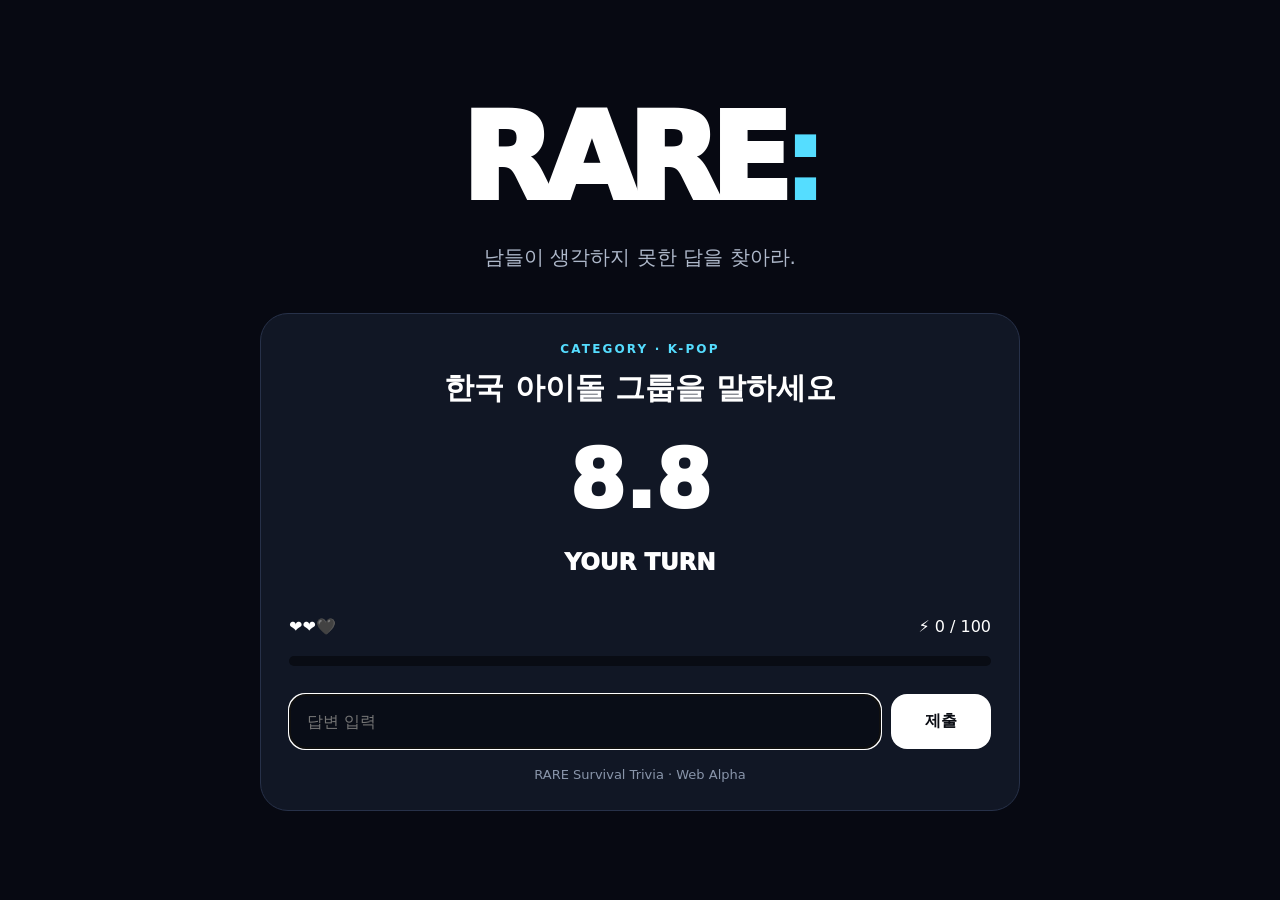
==== index.html @ 8f2c109d "Initialize RARE trivia web prototype" ====
<!doctype html><html lang="ko"><head><meta charset="utf-8"><meta name="viewport" content="width=device-width,initial-scale=1"><title>RARE Trivia</title><style>*{box-sizing:border-box}body{margin:0;background:#070912;color:#fff;font-family:system-ui,-apple-system,sans-serif;min-height:100vh;display:grid;place-items:center}.app{width:min(760px,94vw);text-align:center}.logo{font-size:clamp(64px,14vw,120px);font-weight:1000;letter-spacing:-.08em}.logo b{color:#55ddff}.tag{color:#aeb8ca;font-size:20px;margin:16px 0 42px}.card{background:#111725;border:1px solid #273149;border-radius:28px;padding:28px}.category{color:#55ddff;font-size:12px;font-weight:900;letter-spacing:.18em}.q{font-size:30px;font-weight:900;margin:12px 0 25px}.timer{font-size:80px;font-weight:1000}.status{display:flex;justify-content:space-between;margin:20px 0}.bar{height:10px;background:#090c14;border-radius:20px;overflow:hidden}.fill{height:100%;width:0;background:linear-gradient(90deg,#765cff,#55ddff)}form{display:grid;grid-template-columns:1fr 100px;gap:10px;margin-top:28px}input,button{border-radius:16px;padding:17px;font:inherit}input{background:#090d17;color:white;border:1px solid #34415c}button{border:0;background:#fff;color:#090b12;font-weight:900;cursor:pointer}.result{height:70px;display:grid;place-items:center;font-size:23px;font-weight:1000}.small{color:#8995aa;font-size:13px;margin-top:18px}</style></head><body><main class="app"><div class="logo">RARE<b>:</b></div><div class="tag">남들이 생각하지 못한 답을 찾아라.</div><section class="card"><div class="category">CATEGORY · K-POP</div><div class="q">한국 아이돌 그룹을 말하세요</div><div id="timer" class="timer">10.0</div><div id="result" class="result">YOUR TURN</div><div class="status"><span id="life">❤️❤️</span><span id="gt">⚡ 0 / 100</span></div><div class="bar"><div id="fill" class="fill"></div></div><form id="f"><input id="a" autofocus autocomplete="off" placeholder="답변 입력"><button>제출</button></form><div class="small">RARE Survival Trivia · Web Alpha</div></section></main><script>const data={"방탄소년단":["bts","방탄","방탄소년단","COMMON",5],"블랙핑크":["blackpink","블랙핑크","COMMON",5],"세븐틴":["seventeen","세븐틴","UNCOMMON",10],"샤이니":["shinee","샤이니","RARE",15],"틴탑":["teentop","틴탑","EPIC",20],"크나큰":["knk","크나큰","UNIQUE",25]};let life=2,g=0,end=performance.now()+10000,used=new Set();const $=x=>document.getElementById(x),norm=s=>s.toLowerCase().replace(/\s/g,'');function reset(){end=performance.now()+10000}function render(){$('life').textContent='❤️'.repeat(life)+'🖤'.repeat(Math.max(0,3-life));$('gt').textContent='⚡ '+g+' / 100';$('fill').style.width=g+'%'}setInterval(()=>{let n=Math.max(0,(end-performance.now())/1000);$('timer').textContent=n.toFixed(1);if(n<=0){life--;$('result').textContent='TIME OUT · LIFE -1';if(life<=0){life=2;g=0;used.clear();$('result').textContent='GAME OVER · 다시 시작'}render();reset()}},50);$('f').onsubmit=e=>{e.preventDefault();let v=norm($('a').value),hit=null,name='';for(const [k,x] of Object.entries(data)){if(x.slice(0,-2).some(z=>norm(z)===v)){hit=x;name=k;break}}if(!hit){$('result').textContent='NOT ACCEPTED · 시간은 계속';$('a').select();return}if(used.has(name)){$('result').textContent='ALREADY TAKEN';$('a').select();return}used.add(name);let rarity=hit[hit.length-2],pts=hit[hit.length-1];g+=pts;if(g>=100&&life<3){g-=100;life++}g=Math.min(100,g);$('result').textContent=name+' · '+rarity+' +'+pts+'⚡';$('a').value='';render();reset()};render()</script></body></html>
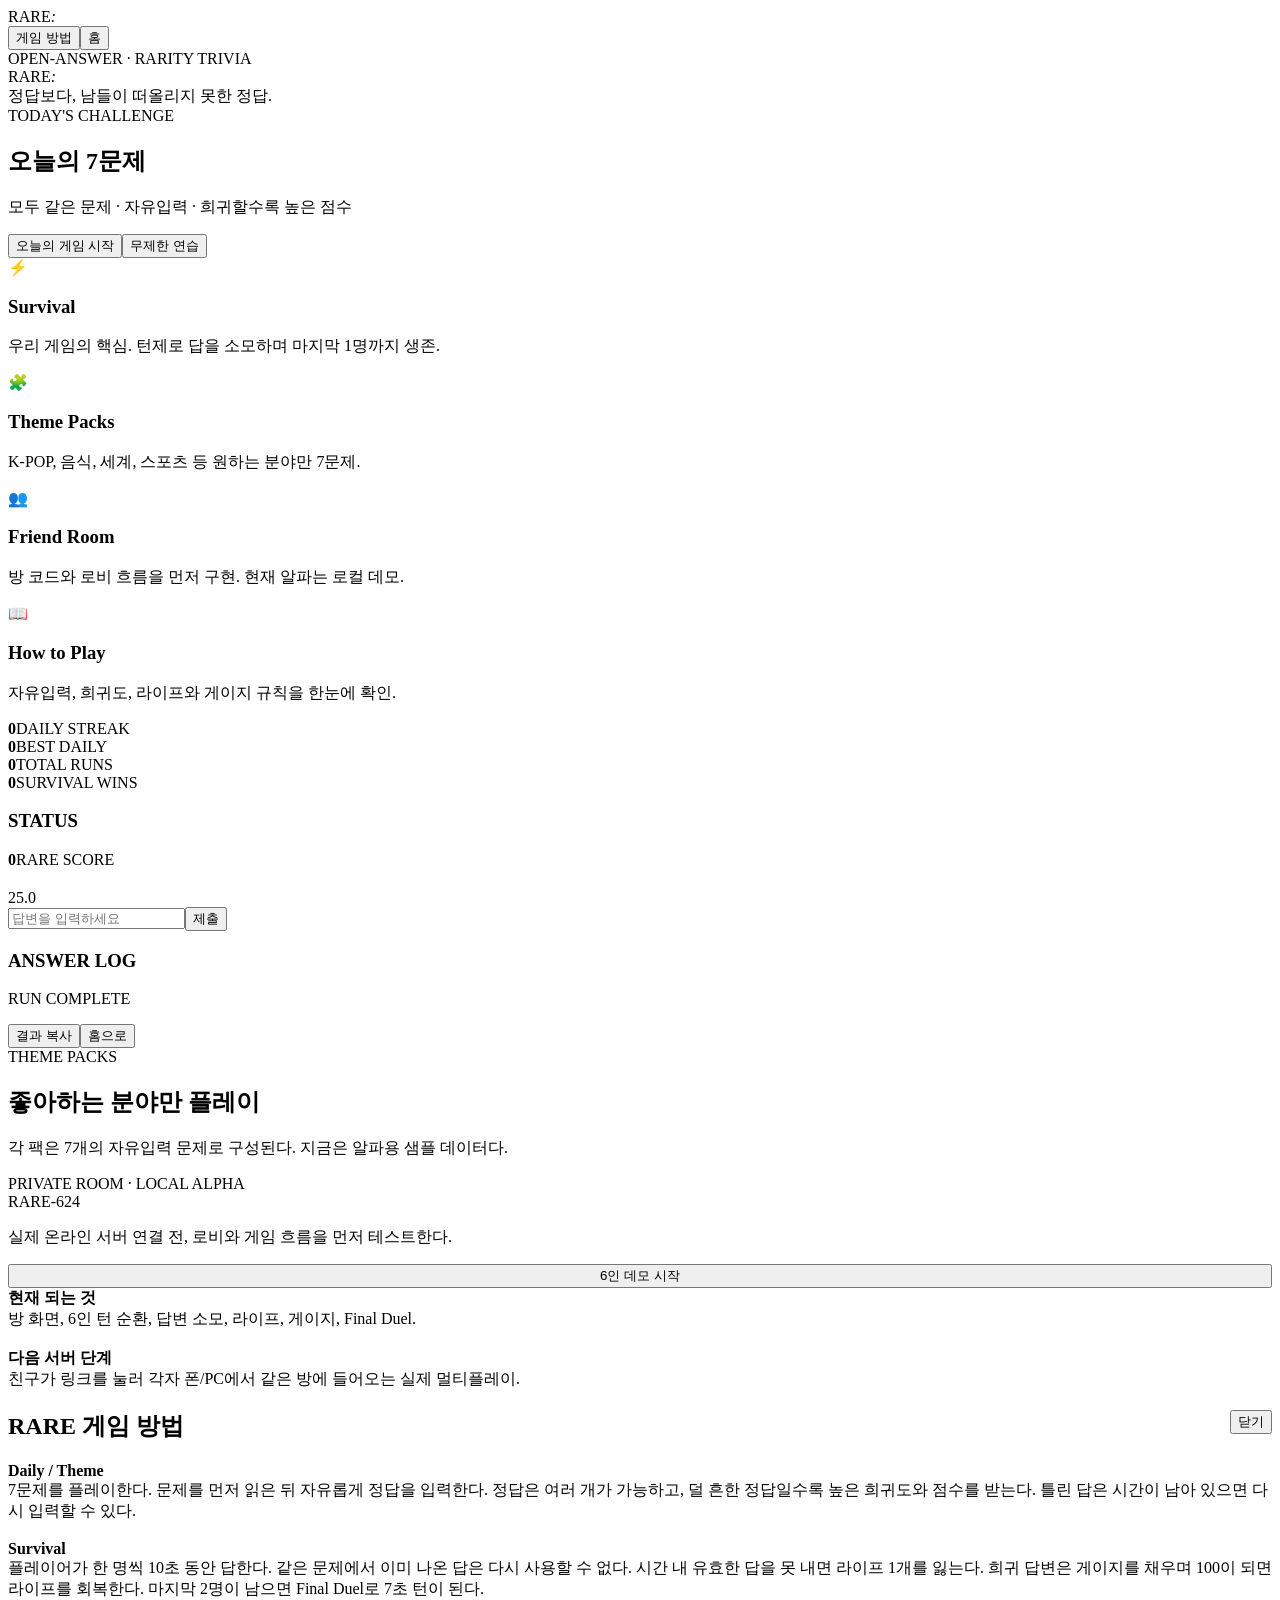
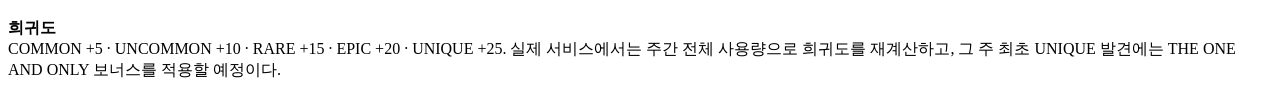
==== commit b92540b4: "Rebuild RARE web alpha with full game flows" ====
--- a/index.html
+++ b/index.html
@@ -1 +1,56 @@
-<!doctype html><html lang="ko"><head><meta charset="utf-8"><meta name="viewport" content="width=device-width,initial-scale=1"><title>RARE Trivia</title><style>*{box-sizing:border-box}body{margin:0;background:#070912;color:#fff;font-family:system-ui,-apple-system,sans-serif;min-height:100vh;display:grid;place-items:center}.app{width:min(760px,94vw);text-align:center}.logo{font-size:clamp(64px,14vw,120px);font-weight:1000;letter-spacing:-.08em}.logo b{color:#55ddff}.tag{color:#aeb8ca;font-size:20px;margin:16px 0 42px}.card{background:#111725;border:1px solid #273149;border-radius:28px;padding:28px}.category{color:#55ddff;font-size:12px;font-weight:900;letter-spacing:.18em}.q{font-size:30px;font-weight:900;margin:12px 0 25px}.timer{font-size:80px;font-weight:1000}.status{display:flex;justify-content:space-between;margin:20px 0}.bar{height:10px;background:#090c14;border-radius:20px;overflow:hidden}.fill{height:100%;width:0;background:linear-gradient(90deg,#765cff,#55ddff)}form{display:grid;grid-template-columns:1fr 100px;gap:10px;margin-top:28px}input,button{border-radius:16px;padding:17px;font:inherit}input{background:#090d17;color:white;border:1px solid #34415c}button{border:0;background:#fff;color:#090b12;font-weight:900;cursor:pointer}.result{height:70px;display:grid;place-items:center;font-size:23px;font-weight:1000}.small{color:#8995aa;font-size:13px;margin-top:18px}</style></head><body><main class="app"><div class="logo">RARE<b>:</b></div><div class="tag">남들이 생각하지 못한 답을 찾아라.</div><section class="card"><div class="category">CATEGORY · K-POP</div><div class="q">한국 아이돌 그룹을 말하세요</div><div id="timer" class="timer">10.0</div><div id="result" class="result">YOUR TURN</div><div class="status"><span id="life">❤️❤️</span><span id="gt">⚡ 0 / 100</span></div><div class="bar"><div id="fill" class="fill"></div></div><form id="f"><input id="a" autofocus autocomplete="off" placeholder="답변 입력"><button>제출</button></form><div class="small">RARE Survival Trivia · Web Alpha</div></section></main><script>const data={"방탄소년단":["bts","방탄","방탄소년단","COMMON",5],"블랙핑크":["blackpink","블랙핑크","COMMON",5],"세븐틴":["seventeen","세븐틴","UNCOMMON",10],"샤이니":["shinee","샤이니","RARE",15],"틴탑":["teentop","틴탑","EPIC",20],"크나큰":["knk","크나큰","UNIQUE",25]};let life=2,g=0,end=performance.now()+10000,used=new Set();const $=x=>document.getElementById(x),norm=s=>s.toLowerCase().replace(/\s/g,'');function reset(){end=performance.now()+10000}function render(){$('life').textContent='❤️'.repeat(life)+'🖤'.repeat(Math.max(0,3-life));$('gt').textContent='⚡ '+g+' / 100';$('fill').style.width=g+'%'}setInterval(()=>{let n=Math.max(0,(end-performance.now())/1000);$('timer').textContent=n.toFixed(1);if(n<=0){life--;$('result').textContent='TIME OUT · LIFE -1';if(life<=0){life=2;g=0;used.clear();$('result').textContent='GAME OVER · 다시 시작'}render();reset()}},50);$('f').onsubmit=e=>{e.preventDefault();let v=norm($('a').value),hit=null,name='';for(const [k,x] of Object.entries(data)){if(x.slice(0,-2).some(z=>norm(z)===v)){hit=x;name=k;break}}if(!hit){$('result').textContent='NOT ACCEPTED · 시간은 계속';$('a').select();return}if(used.has(name)){$('result').textContent='ALREADY TAKEN';$('a').select();return}used.add(name);let rarity=hit[hit.length-2],pts=hit[hit.length-1];g+=pts;if(g>=100&&life<3){g-=100;life++}g=Math.min(100,g);$('result').textContent=name+' · '+rarity+' +'+pts+'⚡';$('a').value='';render();reset()};render()</script></body></html>+<!doctype html>
+<html lang="ko">
+<head>
+<meta charset="utf-8">
+<meta name="viewport" content="width=device-width,initial-scale=1,viewport-fit=cover">
+<meta name="theme-color" content="#07101b">
+<title>RARE — Rare Answer Trivia</title>
+<link rel="stylesheet" href="style.css">
+</head>
+<body>
+<div class="app">
+<header class="topbar"><div class="brand" onclick="goHome()">RARE<i>:</i></div><div class="topactions"><button class="ghost" onclick="openRules()">게임 방법</button><button class="ghost" onclick="goHome()">홈</button></div></header>
+
+<section id="home" class="screen active">
+ <div class="hero"><div class="eyebrow">OPEN-ANSWER · RARITY TRIVIA</div><div class="wordmark">RARE<i>:</i></div><div class="tagline">정답보다, 남들이 떠올리지 못한 정답.</div></div>
+ <div class="dailyCard">
+  <div class="dailyTop"><div><div class="eyebrow">TODAY'S CHALLENGE</div><h2>오늘의 7문제</h2><p>모두 같은 문제 · 자유입력 · 희귀할수록 높은 점수</p></div><div id="dateBadge" class="badge"></div></div>
+  <div class="heroButtons"><button class="primary" onclick="startDaily()">오늘의 게임 시작</button><button class="secondary" onclick="startUnlimited()">무제한 연습</button></div>
+ </div>
+ <div class="modeGrid">
+  <div class="mode" onclick="startSurvival()"><div class="modeIcon">⚡</div><h3>Survival</h3><p>우리 게임의 핵심. 턴제로 답을 소모하며 마지막 1명까지 생존.</p></div>
+  <div class="mode" onclick="showScreen('themes')"><div class="modeIcon">🧩</div><h3>Theme Packs</h3><p>K-POP, 음식, 세계, 스포츠 등 원하는 분야만 7문제.</p></div>
+  <div class="mode" onclick="showRoom()"><div class="modeIcon">👥</div><h3>Friend Room</h3><p>방 코드와 로비 흐름을 먼저 구현. 현재 알파는 로컬 데모.</p></div>
+  <div class="mode" onclick="openRules()"><div class="modeIcon">📖</div><h3>How to Play</h3><p>자유입력, 희귀도, 라이프와 게이지 규칙을 한눈에 확인.</p></div>
+ </div>
+ <div class="statsbar"><div class="stat"><b id="streak">0</b><span>DAILY STREAK</span></div><div class="stat"><b id="best">0</b><span>BEST DAILY</span></div><div class="stat"><b id="runs">0</b><span>TOTAL RUNS</span></div><div class="stat"><b id="wins">0</b><span>SURVIVAL WINS</span></div></div>
+</section>
+
+<section id="game" class="screen">
+ <div class="gameShell">
+  <aside id="leftSide" class="side"><h3>STATUS</h3><div id="modeStatus"></div><div id="roster" style="margin-top:14px"></div></aside>
+  <main class="gameCard">
+   <div class="gameHead"><div><div id="roundLabel" class="roundLabel"></div><div id="modeName" style="font-size:12px;color:var(--muted);margin-top:4px"></div></div><div class="scoreBox"><b id="score">0</b><span id="scoreLabel">RARE SCORE</span></div></div>
+   <div class="prompt"><div id="cat" class="cat"></div><h1 id="question"></h1><div id="hint" class="hint"></div></div>
+   <div id="preview" class="preview"></div><div id="timer" class="timer">25.0</div>
+   <div id="answerStage" class="answerStage"><div><div id="answerName" class="answerName"></div><div id="rarity" class="rarity"></div></div></div>
+   <form id="answerForm" class="form"><input id="answerInput" autocomplete="off" placeholder="답변을 입력하세요"><button>제출</button></form>
+   <div id="progress" class="progress"></div>
+  </main>
+  <aside class="side"><h3>ANSWER LOG</h3><div id="history"></div></aside>
+ </div>
+</section>
+
+<section id="results" class="screen"><div class="resultsCard"><div class="resultHero"><div class="eyebrow">RUN COMPLETE</div><div id="resultBig" class="big"></div><p id="resultText"></p></div><div id="resultRows" class="resultRows"></div><div class="resultActions"><button class="primary" onclick="shareResult()">결과 복사</button><button class="secondary" onclick="goHome()">홈으로</button></div></div></section>
+
+<section id="themes" class="screen"><div class="themesCard"><div class="eyebrow">THEME PACKS</div><h1 class="sectionTitle">좋아하는 분야만 플레이</h1><p class="sectionSub">각 팩은 7개의 자유입력 문제로 구성된다. 지금은 알파용 샘플 데이터다.</p><div id="themeGrid" class="themeGrid"></div></div></section>
+
+<section id="room" class="screen"><div class="roomCard"><div class="roomLayout"><div><div class="eyebrow">PRIVATE ROOM · LOCAL ALPHA</div><div class="roomCode">RARE-624</div><p class="sectionSub">실제 온라인 서버 연결 전, 로비와 게임 흐름을 먼저 테스트한다.</p><div id="roomPlayers" class="roomPlayers"></div><button class="primary" style="width:100%" onclick="startRoomDemo()">6인 데모 시작</button></div><div><div class="notice"><b>현재 되는 것</b><br>방 화면, 6인 턴 순환, 답변 소모, 라이프, 게이지, Final Duel.<br><br><b>다음 서버 단계</b><br>친구가 링크를 눌러 각자 폰/PC에서 같은 방에 들어오는 실제 멀티플레이.</div></div></div></div></section>
+</div>
+
+<div id="rulesModal" class="modalWrap" onclick="if(event.target===this)closeRules()"><div class="modal"><button class="ghost" style="float:right" onclick="closeRules()">닫기</button><h2>RARE 게임 방법</h2><div class="rules"><b>Daily / Theme</b><br>7문제를 플레이한다. 문제를 먼저 읽은 뒤 자유롭게 정답을 입력한다. 정답은 여러 개가 가능하고, 덜 흔한 정답일수록 높은 희귀도와 점수를 받는다. 틀린 답은 시간이 남아 있으면 다시 입력할 수 있다.<br><br><b>Survival</b><br>플레이어가 한 명씩 10초 동안 답한다. 같은 문제에서 이미 나온 답은 다시 사용할 수 없다. 시간 내 유효한 답을 못 내면 라이프 1개를 잃는다. 희귀 답변은 게이지를 채우며 100이 되면 라이프를 회복한다. 마지막 2명이 남으면 Final Duel로 7초 턴이 된다.<br><br><b>희귀도</b><br>COMMON +5 · UNCOMMON +10 · RARE +15 · EPIC +20 · UNIQUE +25. 실제 서비스에서는 주간 전체 사용량으로 희귀도를 재계산하고, 그 주 최초 UNIQUE 발견에는 THE ONE AND ONLY 보너스를 적용할 예정이다.</div></div></div>
+<div id="toast" class="toast"></div>
+
+<script src="app.js"></script>
+</body>
+</html>
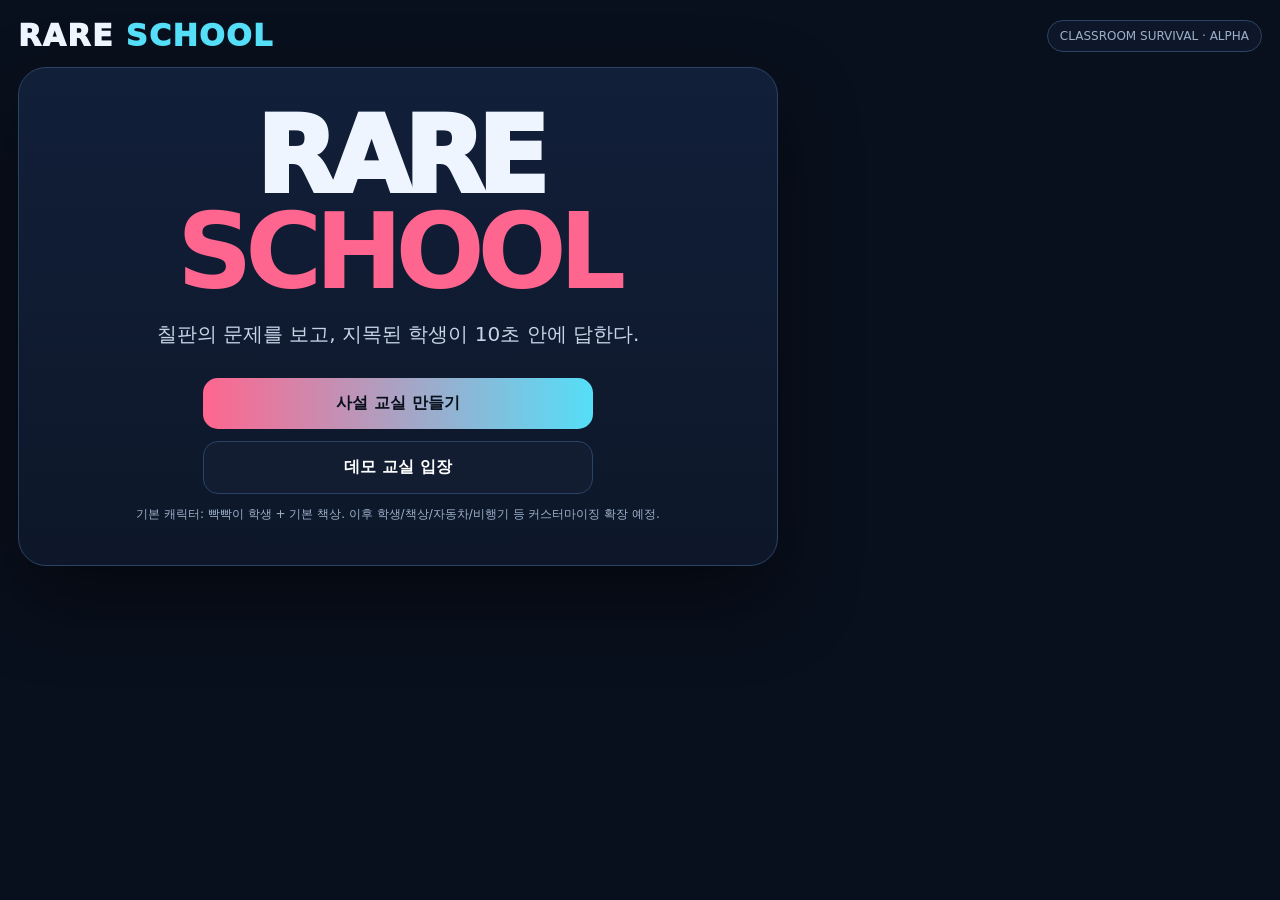
==== commit c3dd7f1b: "Replace prototype with school classroom survival UI" ====
--- a/index.html
+++ b/index.html
@@ -1,56 +1 @@
-<!doctype html>
-<html lang="ko">
-<head>
-<meta charset="utf-8">
-<meta name="viewport" content="width=device-width,initial-scale=1,viewport-fit=cover">
-<meta name="theme-color" content="#07101b">
-<title>RARE — Rare Answer Trivia</title>
-<link rel="stylesheet" href="style.css">
-</head>
-<body>
-<div class="app">
-<header class="topbar"><div class="brand" onclick="goHome()">RARE<i>:</i></div><div class="topactions"><button class="ghost" onclick="openRules()">게임 방법</button><button class="ghost" onclick="goHome()">홈</button></div></header>
-
-<section id="home" class="screen active">
- <div class="hero"><div class="eyebrow">OPEN-ANSWER · RARITY TRIVIA</div><div class="wordmark">RARE<i>:</i></div><div class="tagline">정답보다, 남들이 떠올리지 못한 정답.</div></div>
- <div class="dailyCard">
-  <div class="dailyTop"><div><div class="eyebrow">TODAY'S CHALLENGE</div><h2>오늘의 7문제</h2><p>모두 같은 문제 · 자유입력 · 희귀할수록 높은 점수</p></div><div id="dateBadge" class="badge"></div></div>
-  <div class="heroButtons"><button class="primary" onclick="startDaily()">오늘의 게임 시작</button><button class="secondary" onclick="startUnlimited()">무제한 연습</button></div>
- </div>
- <div class="modeGrid">
-  <div class="mode" onclick="startSurvival()"><div class="modeIcon">⚡</div><h3>Survival</h3><p>우리 게임의 핵심. 턴제로 답을 소모하며 마지막 1명까지 생존.</p></div>
-  <div class="mode" onclick="showScreen('themes')"><div class="modeIcon">🧩</div><h3>Theme Packs</h3><p>K-POP, 음식, 세계, 스포츠 등 원하는 분야만 7문제.</p></div>
-  <div class="mode" onclick="showRoom()"><div class="modeIcon">👥</div><h3>Friend Room</h3><p>방 코드와 로비 흐름을 먼저 구현. 현재 알파는 로컬 데모.</p></div>
-  <div class="mode" onclick="openRules()"><div class="modeIcon">📖</div><h3>How to Play</h3><p>자유입력, 희귀도, 라이프와 게이지 규칙을 한눈에 확인.</p></div>
- </div>
- <div class="statsbar"><div class="stat"><b id="streak">0</b><span>DAILY STREAK</span></div><div class="stat"><b id="best">0</b><span>BEST DAILY</span></div><div class="stat"><b id="runs">0</b><span>TOTAL RUNS</span></div><div class="stat"><b id="wins">0</b><span>SURVIVAL WINS</span></div></div>
-</section>
-
-<section id="game" class="screen">
- <div class="gameShell">
-  <aside id="leftSide" class="side"><h3>STATUS</h3><div id="modeStatus"></div><div id="roster" style="margin-top:14px"></div></aside>
-  <main class="gameCard">
-   <div class="gameHead"><div><div id="roundLabel" class="roundLabel"></div><div id="modeName" style="font-size:12px;color:var(--muted);margin-top:4px"></div></div><div class="scoreBox"><b id="score">0</b><span id="scoreLabel">RARE SCORE</span></div></div>
-   <div class="prompt"><div id="cat" class="cat"></div><h1 id="question"></h1><div id="hint" class="hint"></div></div>
-   <div id="preview" class="preview"></div><div id="timer" class="timer">25.0</div>
-   <div id="answerStage" class="answerStage"><div><div id="answerName" class="answerName"></div><div id="rarity" class="rarity"></div></div></div>
-   <form id="answerForm" class="form"><input id="answerInput" autocomplete="off" placeholder="답변을 입력하세요"><button>제출</button></form>
-   <div id="progress" class="progress"></div>
-  </main>
-  <aside class="side"><h3>ANSWER LOG</h3><div id="history"></div></aside>
- </div>
-</section>
-
-<section id="results" class="screen"><div class="resultsCard"><div class="resultHero"><div class="eyebrow">RUN COMPLETE</div><div id="resultBig" class="big"></div><p id="resultText"></p></div><div id="resultRows" class="resultRows"></div><div class="resultActions"><button class="primary" onclick="shareResult()">결과 복사</button><button class="secondary" onclick="goHome()">홈으로</button></div></div></section>
-
-<section id="themes" class="screen"><div class="themesCard"><div class="eyebrow">THEME PACKS</div><h1 class="sectionTitle">좋아하는 분야만 플레이</h1><p class="sectionSub">각 팩은 7개의 자유입력 문제로 구성된다. 지금은 알파용 샘플 데이터다.</p><div id="themeGrid" class="themeGrid"></div></div></section>
-
-<section id="room" class="screen"><div class="roomCard"><div class="roomLayout"><div><div class="eyebrow">PRIVATE ROOM · LOCAL ALPHA</div><div class="roomCode">RARE-624</div><p class="sectionSub">실제 온라인 서버 연결 전, 로비와 게임 흐름을 먼저 테스트한다.</p><div id="roomPlayers" class="roomPlayers"></div><button class="primary" style="width:100%" onclick="startRoomDemo()">6인 데모 시작</button></div><div><div class="notice"><b>현재 되는 것</b><br>방 화면, 6인 턴 순환, 답변 소모, 라이프, 게이지, Final Duel.<br><br><b>다음 서버 단계</b><br>친구가 링크를 눌러 각자 폰/PC에서 같은 방에 들어오는 실제 멀티플레이.</div></div></div></div></section>
-</div>
-
-<div id="rulesModal" class="modalWrap" onclick="if(event.target===this)closeRules()"><div class="modal"><button class="ghost" style="float:right" onclick="closeRules()">닫기</button><h2>RARE 게임 방법</h2><div class="rules"><b>Daily / Theme</b><br>7문제를 플레이한다. 문제를 먼저 읽은 뒤 자유롭게 정답을 입력한다. 정답은 여러 개가 가능하고, 덜 흔한 정답일수록 높은 희귀도와 점수를 받는다. 틀린 답은 시간이 남아 있으면 다시 입력할 수 있다.<br><br><b>Survival</b><br>플레이어가 한 명씩 10초 동안 답한다. 같은 문제에서 이미 나온 답은 다시 사용할 수 없다. 시간 내 유효한 답을 못 내면 라이프 1개를 잃는다. 희귀 답변은 게이지를 채우며 100이 되면 라이프를 회복한다. 마지막 2명이 남으면 Final Duel로 7초 턴이 된다.<br><br><b>희귀도</b><br>COMMON +5 · UNCOMMON +10 · RARE +15 · EPIC +20 · UNIQUE +25. 실제 서비스에서는 주간 전체 사용량으로 희귀도를 재계산하고, 그 주 최초 UNIQUE 발견에는 THE ONE AND ONLY 보너스를 적용할 예정이다.</div></div></div>
-<div id="toast" class="toast"></div>
-
-<script src="app.js"></script>
-</body>
-</html>
+<!doctype html><html lang="ko"><head><meta charset="utf-8"><meta name="viewport" content="width=device-width,initial-scale=1"><meta name="theme-color" content="#10182b"><title>RARE SCHOOL</title><style>:root{--ink:#eef5ff;--muted:#9db0ca;--navy:#0b1222;--panel:#111d33;--line:#2b4365;--cyan:#55def8;--pink:#ff668f;--green:#153b2b;--wood:#7b5735}*{box-sizing:border-box}body{margin:0;background:#09101d;color:var(--ink);font-family:system-ui,-apple-system,'Segoe UI',sans-serif}.app{max-width:1280px;margin:auto;min-height:100vh;padding:18px}.top{display:flex;justify-content:space-between;align-items:center;margin-bottom:14px}.brand{font-weight:1000;font-size:30px;letter-spacing:.05em}.brand i{font-style:normal;color:var(--cyan)}.chip{font-size:12px;color:var(--muted);border:1px solid var(--line);padding:8px 12px;border-radius:999px;background:#0d1729}.screen{display:none}.screen.on{display:block}.hero{min-height:82vh;display:grid;place-items:center}.heroCard{width:min(760px,100%);text-align:center;background:linear-gradient(#121f39,#0d1729);border:1px solid var(--line);border-radius:28px;padding:42px;box-shadow:0 35px 80px #0007}.title{font-size:clamp(58px,10vw,105px);font-weight:1000;letter-spacing:-.07em;line-height:.9}.title b{color:var(--pink)}.sub{color:#c8d5e8;font-size:20px;margin:22px 0 30px}.buttons{display:grid;gap:12px;max-width:390px;margin:auto}button{border:0;border-radius:15px;padding:15px 18px;font:inherit;font-weight:900;cursor:pointer}.primary{background:linear-gradient(90deg,var(--pink),var(--cyan));color:#07101b}.secondary{background:#121d31;border:1px solid var(--line);color:white}.room{display:grid;grid-template-columns:1.3fr .7fr;gap:18px}.panel{background:linear-gradient(#121e34,#0d1729);border:1px solid var(--line);border-radius:24px;padding:20px}.roomHead{display:flex;justify-content:space-between;gap:16px;align-items:center}.roomCode{font-size:30px;font-weight:1000;letter-spacing:.08em}.classPreview,.classroom{background:linear-gradient(#55799b 0 14%,#b7cee4 14% 56%,#b99168 56%);border:1px solid #58799d;border-radius:22px;position:relative;overflow:hidden}.classPreview{min-height:390px;margin-top:16px;padding:16px}.board{width:min(760px,calc(100% - 150px));margin:0 auto;background:var(--green);border:10px solid #8b653e;border-radius:9px;padding:15px 20px;box-shadow:inset 0 0 0 2px #315744;position:relative;z-index:3}.board small{display:block;color:#a9e3ba;letter-spacing:.2em;font-weight:900}.board h1{margin:8px 0 4px;font-size:30px}.board p{margin:0;color:#cfe9d7}.seats{display:grid;grid-template-columns:repeat(3,1fr);gap:20px;margin:30px 18px}.seat{height:145px;display:grid;justify-items:center;align-content:end;position:relative}.desk{width:145px;height:68px;background:linear-gradient(#936b42,#644424);border:3px solid #452d18;border-radius:9px;box-shadow:0 12px 20px #0003;position:relative}.desk:before,.desk:after{content:'';position:absolute;bottom:-20px;width:7px;height:22px;background:#4b311a}.desk:before{left:18px}.desk:after{right:18px}.student{position:absolute;top:-52px;width:78px;height:78px;background:#182339;border:2px solid #3c5575;border-radius:20px;display:grid;place-items:center;transition:.2s}.head{width:42px;height:42px;border-radius:50%;background:#f0c79f;position:relative;box-shadow:inset 0 8px #f7d8b9}.head:before{content:'••';color:#222;position:absolute;left:10px;top:10px;letter-spacing:8px;font-size:11px}.head:after{content:'';position:absolute;width:12px;height:5px;border:2px solid #333;border-top:0;border-radius:0 0 8px 8px;left:13px;top:27px}.name{font-weight:900;margin-top:8px}.life{font-size:16px}.activeSeat .desk{box-shadow:0 0 0 3px var(--cyan),0 0 28px #55def866}.activeSeat .student{border-color:var(--cyan);transform:translateY(-3px)}.dead{opacity:.35;filter:grayscale(1)}.settings{display:grid;gap:12px;margin-top:16px}.setting{padding:14px;background:#0b1425;border:1px solid var(--line);border-radius:16px}.setting b{display:block}.setting span{color:var(--muted);font-size:13px}.gameLayout{display:grid;grid-template-columns:1fr 300px;gap:18px}.classroom{min-height:800px;padding:18px}.teacherZone{position:absolute;left:18px;top:150px;z-index:5;text-align:center}.teacher{width:110px;height:160px;position:relative}.tHead{position:absolute;left:28px;top:0;width:58px;height:58px;border-radius:50%;background:#efc79f;border:2px solid #805e3c;transition:.25s}.hair{position:absolute;left:23px;top:-4px;width:68px;height:28px;border-radius:30px 30px 12px 12px;background:#3a2923}.eyes{position:absolute;left:13px;top:20px;font-size:16px;color:#111;letter-spacing:12px}.mouth{position:absolute;left:20px;top:40px;width:17px;height:6px;border:2px solid #333;border-top:0;border-radius:0 0 10px 10px}.body{position:absolute;left:20px;top:59px;width:76px;height:90px;background:#3f4c68;border-radius:16px}.arm{position:absolute;left:70px;top:78px;width:74px;height:12px;background:#efc79f;border-radius:999px;transform-origin:left center;transform:rotate(-14deg)}.teacher.warn .tHead{background:#f4b59d}.teacher.warn .arm{transform:rotate(-4deg)}.teacher.angry .tHead{background:#ff8f8f}.teacher.angry .arm{transform:rotate(12deg)}.teacher.angry .mouth{width:22px;height:9px;left:17px;border:3px solid #852f34;border-bottom:0;border-radius:12px 12px 0 0}.teacherLabel{margin-top:4px;padding:7px 9px;border-radius:12px;background:#0d1729;border:1px solid var(--line);font-size:11px;font-weight:900}.timer{width:max-content;margin:14px auto 0;padding:8px 16px;border-radius:999px;background:#0d1729;border:1px solid var(--line);font-size:36px;font-weight:1000;position:relative;z-index:3}.turn{font-size:13px;color:#c8d5e8;margin-right:10px}.feedback{width:min(760px,calc(100% - 150px));min-height:78px;margin:14px auto 0;border:1px solid var(--line);border-radius:18px;background:#0c1628;display:grid;place-items:center;text-align:center;padding:12px;position:relative;z-index:3}.feedback b{font-size:24px}.feedback span{display:block;color:var(--muted);margin-top:5px}.gameSeats{margin:24px 36px 88px 120px}.inputbar{position:absolute;left:135px;right:22px;bottom:20px;display:grid;grid-template-columns:1fr 110px;gap:10px;z-index:4}.inputbar input{border:1px solid var(--line);background:#0c1628;color:white;padding:17px;border-radius:15px;font:inherit}.side{display:grid;gap:14px}.box{background:#101b30;border:1px solid var(--line);border-radius:20px;padding:16px}.box h3{margin:0 0 10px}.row{display:flex;justify-content:space-between;padding:8px 0;border-bottom:1px solid #ffffff12}.row:last-child{border-bottom:0}.log{display:grid;gap:8px;max-height:410px;overflow:auto}.logItem{padding:10px;background:#0a1425;border:1px solid #253b5b;border-radius:13px}.rar{font-size:11px;font-weight:1000;letter-spacing:.1em}.COMMON{color:#eaf0fa}.UNCOMMON{color:#78efa7}.RARE{color:#6bb6ff}.EPIC{color:#d78fff}.UNIQUE,.ONE{color:#ffd166}.overlay{position:fixed;inset:0;background:#040814d9;display:none;place-items:center;padding:20px;z-index:20}.overlay.show{display:grid}.modal{width:min(500px,100%);text-align:center;background:#111d33;border:1px solid var(--line);border-radius:26px;padding:30px}.modal h1{font-size:42px}.note{color:var(--muted);font-size:12px;margin-top:12px}@media(max-width:900px){.room,.gameLayout{grid-template-columns:1fr}.classroom{min-height:980px}.side{grid-template-columns:1fr 1fr}.board{width:calc(100% - 115px);margin-left:115px}.feedback{width:calc(100% - 115px);margin-left:115px}.gameSeats{margin-left:100px}.inputbar{left:100px}}@media(max-width:620px){.app{padding:10px}.title{font-size:60px}.seats{grid-template-columns:repeat(2,1fr)}.gameSeats{margin:22px 0 95px 78px;gap:12px}.desk{width:105px}.student{width:66px}.board{width:calc(100% - 80px);margin-left:80px;padding:10px}.board h1{font-size:20px}.feedback{width:calc(100% - 80px);margin-left:80px}.teacherZone{left:2px}.teacher{transform:scale(.7);transform-origin:top left}.teacherLabel{width:80px}.inputbar{left:12px;right:12px}.side{grid-template-columns:1fr}.classroom{min-height:1030px}}</style></head><body><div class="app"><div class="top"><div class="brand">RARE <i>SCHOOL</i></div><div class="chip">CLASSROOM SURVIVAL · ALPHA</div></div><section id="home" class="screen on hero"><div class="heroCard"><div class="title">RARE <b>SCHOOL</b></div><div class="sub">칠판의 문제를 보고, 지목된 학생이 10초 안에 답한다.</div><div class="buttons"><button class="primary" onclick="openRoom()">사설 교실 만들기</button><button class="secondary" onclick="openRoom()">데모 교실 입장</button></div><div class="note">기본 캐릭터: 빡빡이 학생 + 기본 책상. 이후 학생/책상/자동차/비행기 등 커스터마이징 확장 예정.</div></div></section><section id="room" class="screen"><div class="room"><div class="panel"><div class="roomHead"><div><div class="note">PRIVATE CLASSROOM</div><div class="roomCode">ROOM 3-2A</div></div><button class="secondary" onclick="copyInvite()">초대 링크 복사</button></div><div class="classPreview"><div class="board" style="width:90%"><small>담임 공지</small><h1 style="font-size:22px">학생 6명이 준비되면 수업을 시작합니다</h1></div><div id="previewSeats" class="seats"></div></div></div><div class="panel"><h2>교실 설정</h2><div class="settings"><div class="setting"><b>플레이어</b><span>6명 데모 · 실제 온라인 연결 예정</span></div><div class="setting"><b>라이프</b><span>❤️❤️ 시작 · 최대 ❤️❤️❤️</span></div><div class="setting"><b>턴 제한</b><span>10초 · 마지막 2명은 7초</span></div><div class="setting"><b>질문 전환</b><span>약 1분 또는 연속 실패 누적 시 다음 칠판 문제</span></div><button class="primary" onclick="startGame()">수업 시작</button></div></div></div></section><section id="game" class="screen"><div class="gameLayout"><main class="classroom"><div class="teacherZone"><div id="teacher" class="teacher"><div class="hair"></div><div class="tHead"><div class="eyes">••</div><div class="mouth"></div></div><div class="body"></div><div class="arm"></div></div><div id="teacherLabel" class="teacherLabel">선생님: 시작해보자</div></div><div class="board"><small id="cat">CATEGORY 1</small><h1 id="question">한국 아이돌 그룹을 말하세요</h1><p>칠판 문제는 여러 턴 동안 유지된다. 이미 나온 답은 다시 쓸 수 없다.</p></div><div class="timer"><span id="turnText" class="turn"></span><span id="time">10.0</span></div><div class="feedback"><div><b id="fb">준비 완료</b><span id="fb2">선생님이 지목한 학생의 차례입니다.</span></div></div><div id="gameSeats" class="seats gameSeats"></div><form id="form" class="inputbar"><input id="answer" autocomplete="off" placeholder="답변을 입력하세요"><button class="primary">제출</button></form></main><aside class="side"><div class="box"><h3>내 상태</h3><div class="row"><span>라이프</span><b id="myLife">❤️❤️</b></div><div class="row"><span>게이지</span><b id="myGauge">0 / 100 ⚡</b></div><div class="row"><span>UNIQUE</span><b id="uniq">0</b></div><div class="row"><span>ONE & ONLY</span><b id="one">0</b></div></div><div class="box"><h3>수업 로그</h3><div id="log" class="log"></div></div></aside></div></section></div><div id="win" class="overlay"><div class="modal"><h1 id="winName">WINNER</h1><p>마지막까지 살아남은 학생</p><button class="primary" onclick="restart()">교실로 돌아가기</button></div></div><script>const Q=[{c:'CATEGORY 1',q:'한국 아이돌 그룹을 말하세요',a:[['방탄소년단',['방탄','방탄소년단','bts'],'COMMON'],['블랙핑크',['블랙핑크','blackpink'],'COMMON'],['뉴진스',['뉴진스','newjeans'],'COMMON'],['에스파',['에스파','aespa'],'UNCOMMON'],['세븐틴',['세븐틴','seventeen'],'UNCOMMON'],['트와이스',['트와이스','twice'],'RARE'],['샤이니',['샤이니','shinee'],'RARE'],['비투비',['비투비','btob'],'EPIC'],['틴탑',['틴탑','teentop'],'EPIC'],['크나큰',['크나큰','knk'],'UNIQUE']]},{c:'CATEGORY 2',q:'한국 라면 제품을 말하세요',a:[['신라면',['신라면'],'COMMON'],['짜파게티',['짜파게티'],'COMMON'],['진라면',['진라면'],'COMMON'],['너구리',['너구리'],'UNCOMMON'],['팔도비빔면',['팔도비빔면','비빔면'],'UNCOMMON'],['꼬꼬면',['꼬꼬면'],'RARE'],['참깨라면',['참깨라면'],'RARE'],['감자면',['감자면'],'EPIC'],['오징어짬뽕',['오징어짬뽕'],'EPIC'],['무파마',['무파마','무파마탕면'],'UNIQUE']]},{c:'CATEGORY 3',q:'나라 이름을 말하세요',a:[['대한민국',['대한민국','한국','korea'],'COMMON'],['미국',['미국','usa','america'],'COMMON'],['일본',['일본','japan'],'COMMON'],['중국',['중국','china'],'UNCOMMON'],['필리핀',['필리핀','philippines'],'UNCOMMON'],['베트남',['베트남','vietnam'],'RARE'],['몽골',['몽골','mongolia'],'RARE'],['부탄',['부탄','bhutan'],'EPIC'],['몰도바',['몰도바','moldova'],'EPIC'],['투발루',['투발루','tuvalu'],'UNIQUE']]}],P={COMMON:5,UNCOMMON:10,RARE:15,EPIC:20,UNIQUE:25};let ps=[],turn=0,qi=0,used=new Set(),claimed=new Set(),deadline=0,ticker,locked=false,fails=0,started=0,u=0,o=0;const $=x=>document.getElementById(x),norm=s=>(s||'').toLowerCase().replace(/[\s\-_.·'\"]/g,'');function show(id){document.querySelectorAll('.screen').forEach(x=>x.classList.toggle('on',x.id===id))}function seed(){ps=['DONGHYUK','MIN','JUN','SOO','JAY','HAN'].map((n,i)=>({n,l:2,g:0,d:false,b:i!==0}))}function heart(n,max=3){return'❤️'.repeat(Math.max(0,n))+'🖤'.repeat(Math.max(0,max-n))}function alive(){return ps.filter(x=>!x.d)}function next(i){do{i=(i+1)%ps.length}while(ps[i].d&&alive().length>1);return i}function seat(p,i,mini=false){return`<div class="seat ${i===turn&&!p.d?'activeSeat':''} ${p.d?'dead':''}"><div class="student"><div class="head"></div></div><div class="desk"></div><div class="name">${p.n}</div><div class="life">${heart(p.l,2)}</div></div>`}function render(){ $('gameSeats').innerHTML=ps.map((p,i)=>seat(p,i)).join('');let me=ps[0];$('myLife').textContent=heart(me.l);$('myGauge').textContent=`${me.g} / 100 ⚡`;$('uniq').textContent=u;$('one').textContent=o;$('cat').textContent=Q[qi].c;$('question').textContent=Q[qi].q;$('turnText').textContent=ps[turn].n+' 차례';$('answer').disabled=ps[turn].b||me.d}function openRoom(){seed();$('previewSeats').innerHTML=ps.map((p,i)=>seat(p,i,true)).join('');show('room')}function copyInvite(){navigator.clipboard?.writeText(location.href);alert('링크를 복사했습니다.')}function mood(m){$('teacher').className='teacher '+m;$('teacherLabel').textContent=m==='angry'?'선생님: 시간 초과!':m==='warn'?'선생님: 빨리 대답해!':'선생님: 아직 여유 있다'}function fb(a,b){$('fb').textContent=a;$('fb2').textContent=b}function log(name,ans,r){$('log').insertAdjacentHTML('afterbegin',`<div class="logItem"><b>${name}</b><div>${ans}</div><span class="rar ${r}">${r==='ONE'?'THE ONE AND ONLY':r}</span></div>`)}function startGame(){seed();turn=0;qi=0;used.clear();claimed.clear();fails=0;started=Date.now();u=0;o=0;$('log').innerHTML='';show('game');fb('수업 시작','선생님이 첫 학생을 지목한다.');startTurn()}function startTurn(){if(alive().length<=1)return finish();if(Date.now()-started>60000||fails>=3){qi=(qi+1)%Q.length;used.clear();fails=0;started=Date.now();fb('칠판 교체','새 문제가 나왔다.')}locked=false;deadline=performance.now()+(alive().length===2?7000:10000);$('answer').value='';clearInterval(ticker);ticker=setInterval(tick,50);render();mood('calm');if(ps[turn].b)setTimeout(bot,1200+Math.random()*2200);else $('answer').focus()}function tick(){let left=Math.max(0,(deadline-performance.now())/1000);$('time').textContent=left.toFixed(1);if(left>6)mood('calm');else if(left>2.5)mood('warn');else mood('angry');if(left<=0)timeout()}function timeout(){if(locked)return;locked=true;clearInterval(ticker);let p=ps[turn];p.l--;fails++;if(p.l<=0)p.d=true;mood('angry');fb(p.n+' 시간 초과','선생님이 화냈다 · 라이프 -1');log(p.n,'TIME OUT','COMMON');render();setTimeout(()=>{turn=next(turn);startTurn()},1100)}function find(v){return Q[qi].a.find(x=>x[1].some(y=>norm(y)===norm(v)))}function gain(p,n){p.g+=n;if(p.l<3&&p.g>=100){p.g-=100;p.l++}if(p.l===3)p.g=Math.min(100,p.g)}function accept(a){let p=ps[turn],[name,aliases,r]=a;used.add(name);let pts=P[r],label=r;if(r==='UNIQUE'&&!claimed.has(name)){claimed.add(name);pts=50;label='ONE';if(turn===0)o++}if(r==='UNIQUE'&&turn===0)u++;gain(p,pts);fails=0;fb(name,(label==='ONE'?'THE ONE AND ONLY':r)+' · +'+pts+' ⚡');log(p.n,name,label);render()}function submit(v){if(locked||ps[turn].b)return;let a=find(v);if(!a){fb('오답','시간은 계속 흐른다.');$('answer').select();return}if(used.has(a[0])){fb('이미 나온 답','다른 답을 입력해야 한다.');$('answer').select();return}locked=true;clearInterval(ticker);accept(a);setTimeout(()=>{turn=next(turn);startTurn()},900)}function bot(){if(locked||!ps[turn].b)return;if(Math.random()<.18)return;let pool=Q[qi].a.filter(a=>!used.has(a[0]));if(!pool.length)return;locked=true;clearInterval(ticker);accept(pool[Math.floor(Math.random()*pool.length)]);setTimeout(()=>{turn=next(turn);startTurn()},900)}function finish(){clearInterval(ticker);$('winName').textContent=(alive()[0]||ps[0]).n+' 우승';$('win').classList.add('show')}function restart(){$('win').classList.remove('show');openRoom()}$('form').addEventListener('submit',e=>{e.preventDefault();submit($('answer').value.trim())});</script></body></html>
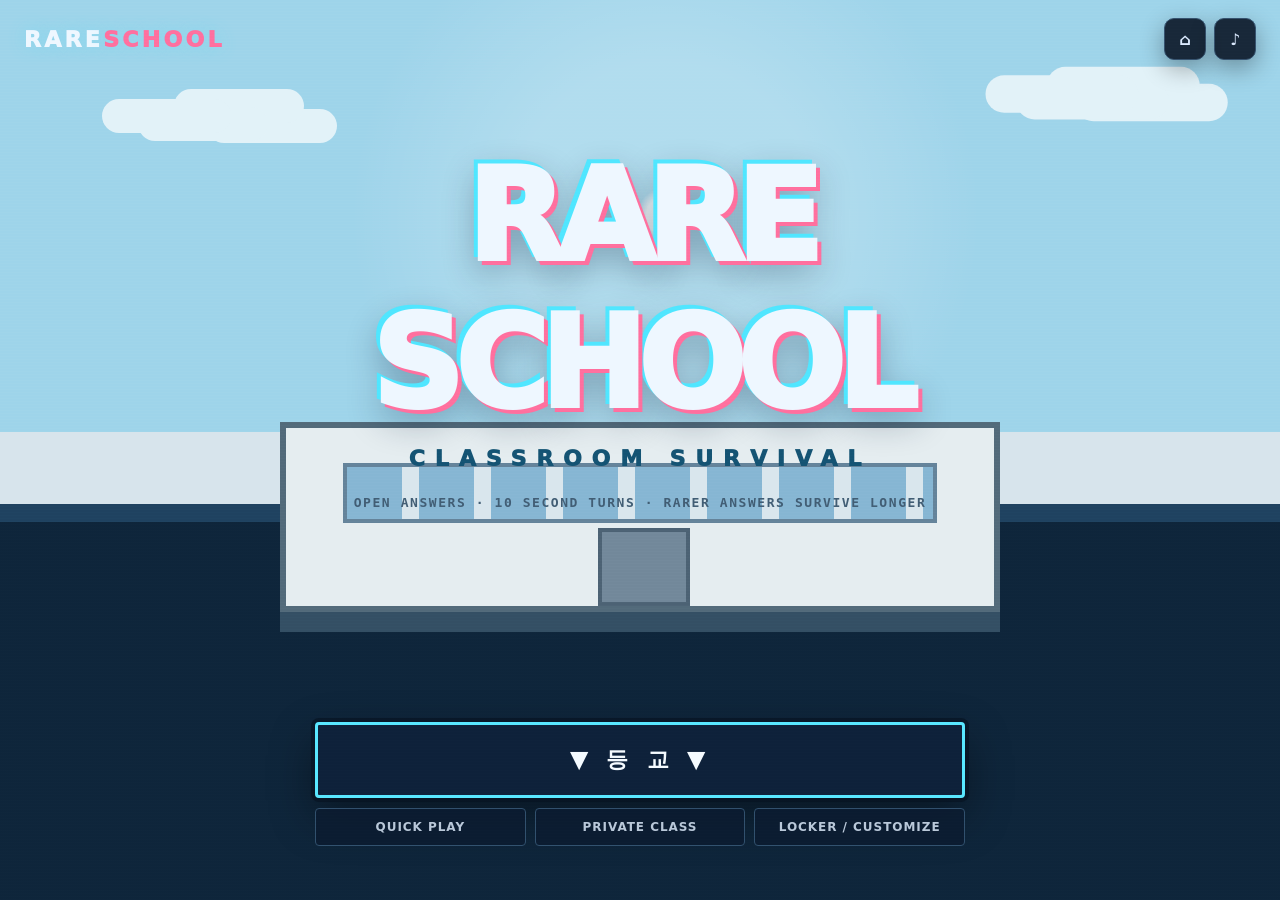
==== commit 4edbfa15: "Upgrade RARE SCHOOL to high fidelity classroom UI" ====
--- a/index.html
+++ b/index.html
@@ -1 +1,11 @@
-<!doctype html><html lang="ko"><head><meta charset="utf-8"><meta name="viewport" content="width=device-width,initial-scale=1"><meta name="theme-color" content="#10182b"><title>RARE SCHOOL</title><style>:root{--ink:#eef5ff;--muted:#9db0ca;--navy:#0b1222;--panel:#111d33;--line:#2b4365;--cyan:#55def8;--pink:#ff668f;--green:#153b2b;--wood:#7b5735}*{box-sizing:border-box}body{margin:0;background:#09101d;color:var(--ink);font-family:system-ui,-apple-system,'Segoe UI',sans-serif}.app{max-width:1280px;margin:auto;min-height:100vh;padding:18px}.top{display:flex;justify-content:space-between;align-items:center;margin-bottom:14px}.brand{font-weight:1000;font-size:30px;letter-spacing:.05em}.brand i{font-style:normal;color:var(--cyan)}.chip{font-size:12px;color:var(--muted);border:1px solid var(--line);padding:8px 12px;border-radius:999px;background:#0d1729}.screen{display:none}.screen.on{display:block}.hero{min-height:82vh;display:grid;place-items:center}.heroCard{width:min(760px,100%);text-align:center;background:linear-gradient(#121f39,#0d1729);border:1px solid var(--line);border-radius:28px;padding:42px;box-shadow:0 35px 80px #0007}.title{font-size:clamp(58px,10vw,105px);font-weight:1000;letter-spacing:-.07em;line-height:.9}.title b{color:var(--pink)}.sub{color:#c8d5e8;font-size:20px;margin:22px 0 30px}.buttons{display:grid;gap:12px;max-width:390px;margin:auto}button{border:0;border-radius:15px;padding:15px 18px;font:inherit;font-weight:900;cursor:pointer}.primary{background:linear-gradient(90deg,var(--pink),var(--cyan));color:#07101b}.secondary{background:#121d31;border:1px solid var(--line);color:white}.room{display:grid;grid-template-columns:1.3fr .7fr;gap:18px}.panel{background:linear-gradient(#121e34,#0d1729);border:1px solid var(--line);border-radius:24px;padding:20px}.roomHead{display:flex;justify-content:space-between;gap:16px;align-items:center}.roomCode{font-size:30px;font-weight:1000;letter-spacing:.08em}.classPreview,.classroom{background:linear-gradient(#55799b 0 14%,#b7cee4 14% 56%,#b99168 56%);border:1px solid #58799d;border-radius:22px;position:relative;overflow:hidden}.classPreview{min-height:390px;margin-top:16px;padding:16px}.board{width:min(760px,calc(100% - 150px));margin:0 auto;background:var(--green);border:10px solid #8b653e;border-radius:9px;padding:15px 20px;box-shadow:inset 0 0 0 2px #315744;position:relative;z-index:3}.board small{display:block;color:#a9e3ba;letter-spacing:.2em;font-weight:900}.board h1{margin:8px 0 4px;font-size:30px}.board p{margin:0;color:#cfe9d7}.seats{display:grid;grid-template-columns:repeat(3,1fr);gap:20px;margin:30px 18px}.seat{height:145px;display:grid;justify-items:center;align-content:end;position:relative}.desk{width:145px;height:68px;background:linear-gradient(#936b42,#644424);border:3px solid #452d18;border-radius:9px;box-shadow:0 12px 20px #0003;position:relative}.desk:before,.desk:after{content:'';position:absolute;bottom:-20px;width:7px;height:22px;background:#4b311a}.desk:before{left:18px}.desk:after{right:18px}.student{position:absolute;top:-52px;width:78px;height:78px;background:#182339;border:2px solid #3c5575;border-radius:20px;display:grid;place-items:center;transition:.2s}.head{width:42px;height:42px;border-radius:50%;background:#f0c79f;position:relative;box-shadow:inset 0 8px #f7d8b9}.head:before{content:'••';color:#222;position:absolute;left:10px;top:10px;letter-spacing:8px;font-size:11px}.head:after{content:'';position:absolute;width:12px;height:5px;border:2px solid #333;border-top:0;border-radius:0 0 8px 8px;left:13px;top:27px}.name{font-weight:900;margin-top:8px}.life{font-size:16px}.activeSeat .desk{box-shadow:0 0 0 3px var(--cyan),0 0 28px #55def866}.activeSeat .student{border-color:var(--cyan);transform:translateY(-3px)}.dead{opacity:.35;filter:grayscale(1)}.settings{display:grid;gap:12px;margin-top:16px}.setting{padding:14px;background:#0b1425;border:1px solid var(--line);border-radius:16px}.setting b{display:block}.setting span{color:var(--muted);font-size:13px}.gameLayout{display:grid;grid-template-columns:1fr 300px;gap:18px}.classroom{min-height:800px;padding:18px}.teacherZone{position:absolute;left:18px;top:150px;z-index:5;text-align:center}.teacher{width:110px;height:160px;position:relative}.tHead{position:absolute;left:28px;top:0;width:58px;height:58px;border-radius:50%;background:#efc79f;border:2px solid #805e3c;transition:.25s}.hair{position:absolute;left:23px;top:-4px;width:68px;height:28px;border-radius:30px 30px 12px 12px;background:#3a2923}.eyes{position:absolute;left:13px;top:20px;font-size:16px;color:#111;letter-spacing:12px}.mouth{position:absolute;left:20px;top:40px;width:17px;height:6px;border:2px solid #333;border-top:0;border-radius:0 0 10px 10px}.body{position:absolute;left:20px;top:59px;width:76px;height:90px;background:#3f4c68;border-radius:16px}.arm{position:absolute;left:70px;top:78px;width:74px;height:12px;background:#efc79f;border-radius:999px;transform-origin:left center;transform:rotate(-14deg)}.teacher.warn .tHead{background:#f4b59d}.teacher.warn .arm{transform:rotate(-4deg)}.teacher.angry .tHead{background:#ff8f8f}.teacher.angry .arm{transform:rotate(12deg)}.teacher.angry .mouth{width:22px;height:9px;left:17px;border:3px solid #852f34;border-bottom:0;border-radius:12px 12px 0 0}.teacherLabel{margin-top:4px;padding:7px 9px;border-radius:12px;background:#0d1729;border:1px solid var(--line);font-size:11px;font-weight:900}.timer{width:max-content;margin:14px auto 0;padding:8px 16px;border-radius:999px;background:#0d1729;border:1px solid var(--line);font-size:36px;font-weight:1000;position:relative;z-index:3}.turn{font-size:13px;color:#c8d5e8;margin-right:10px}.feedback{width:min(760px,calc(100% - 150px));min-height:78px;margin:14px auto 0;border:1px solid var(--line);border-radius:18px;background:#0c1628;display:grid;place-items:center;text-align:center;padding:12px;position:relative;z-index:3}.feedback b{font-size:24px}.feedback span{display:block;color:var(--muted);margin-top:5px}.gameSeats{margin:24px 36px 88px 120px}.inputbar{position:absolute;left:135px;right:22px;bottom:20px;display:grid;grid-template-columns:1fr 110px;gap:10px;z-index:4}.inputbar input{border:1px solid var(--line);background:#0c1628;color:white;padding:17px;border-radius:15px;font:inherit}.side{display:grid;gap:14px}.box{background:#101b30;border:1px solid var(--line);border-radius:20px;padding:16px}.box h3{margin:0 0 10px}.row{display:flex;justify-content:space-between;padding:8px 0;border-bottom:1px solid #ffffff12}.row:last-child{border-bottom:0}.log{display:grid;gap:8px;max-height:410px;overflow:auto}.logItem{padding:10px;background:#0a1425;border:1px solid #253b5b;border-radius:13px}.rar{font-size:11px;font-weight:1000;letter-spacing:.1em}.COMMON{color:#eaf0fa}.UNCOMMON{color:#78efa7}.RARE{color:#6bb6ff}.EPIC{color:#d78fff}.UNIQUE,.ONE{color:#ffd166}.overlay{position:fixed;inset:0;background:#040814d9;display:none;place-items:center;padding:20px;z-index:20}.overlay.show{display:grid}.modal{width:min(500px,100%);text-align:center;background:#111d33;border:1px solid var(--line);border-radius:26px;padding:30px}.modal h1{font-size:42px}.note{color:var(--muted);font-size:12px;margin-top:12px}@media(max-width:900px){.room,.gameLayout{grid-template-columns:1fr}.classroom{min-height:980px}.side{grid-template-columns:1fr 1fr}.board{width:calc(100% - 115px);margin-left:115px}.feedback{width:calc(100% - 115px);margin-left:115px}.gameSeats{margin-left:100px}.inputbar{left:100px}}@media(max-width:620px){.app{padding:10px}.title{font-size:60px}.seats{grid-template-columns:repeat(2,1fr)}.gameSeats{margin:22px 0 95px 78px;gap:12px}.desk{width:105px}.student{width:66px}.board{width:calc(100% - 80px);margin-left:80px;padding:10px}.board h1{font-size:20px}.feedback{width:calc(100% - 80px);margin-left:80px}.teacherZone{left:2px}.teacher{transform:scale(.7);transform-origin:top left}.teacherLabel{width:80px}.inputbar{left:12px;right:12px}.side{grid-template-columns:1fr}.classroom{min-height:1030px}}</style></head><body><div class="app"><div class="top"><div class="brand">RARE <i>SCHOOL</i></div><div class="chip">CLASSROOM SURVIVAL · ALPHA</div></div><section id="home" class="screen on hero"><div class="heroCard"><div class="title">RARE <b>SCHOOL</b></div><div class="sub">칠판의 문제를 보고, 지목된 학생이 10초 안에 답한다.</div><div class="buttons"><button class="primary" onclick="openRoom()">사설 교실 만들기</button><button class="secondary" onclick="openRoom()">데모 교실 입장</button></div><div class="note">기본 캐릭터: 빡빡이 학생 + 기본 책상. 이후 학생/책상/자동차/비행기 등 커스터마이징 확장 예정.</div></div></section><section id="room" class="screen"><div class="room"><div class="panel"><div class="roomHead"><div><div class="note">PRIVATE CLASSROOM</div><div class="roomCode">ROOM 3-2A</div></div><button class="secondary" onclick="copyInvite()">초대 링크 복사</button></div><div class="classPreview"><div class="board" style="width:90%"><small>담임 공지</small><h1 style="font-size:22px">학생 6명이 준비되면 수업을 시작합니다</h1></div><div id="previewSeats" class="seats"></div></div></div><div class="panel"><h2>교실 설정</h2><div class="settings"><div class="setting"><b>플레이어</b><span>6명 데모 · 실제 온라인 연결 예정</span></div><div class="setting"><b>라이프</b><span>❤️❤️ 시작 · 최대 ❤️❤️❤️</span></div><div class="setting"><b>턴 제한</b><span>10초 · 마지막 2명은 7초</span></div><div class="setting"><b>질문 전환</b><span>약 1분 또는 연속 실패 누적 시 다음 칠판 문제</span></div><button class="primary" onclick="startGame()">수업 시작</button></div></div></div></section><section id="game" class="screen"><div class="gameLayout"><main class="classroom"><div class="teacherZone"><div id="teacher" class="teacher"><div class="hair"></div><div class="tHead"><div class="eyes">••</div><div class="mouth"></div></div><div class="body"></div><div class="arm"></div></div><div id="teacherLabel" class="teacherLabel">선생님: 시작해보자</div></div><div class="board"><small id="cat">CATEGORY 1</small><h1 id="question">한국 아이돌 그룹을 말하세요</h1><p>칠판 문제는 여러 턴 동안 유지된다. 이미 나온 답은 다시 쓸 수 없다.</p></div><div class="timer"><span id="turnText" class="turn"></span><span id="time">10.0</span></div><div class="feedback"><div><b id="fb">준비 완료</b><span id="fb2">선생님이 지목한 학생의 차례입니다.</span></div></div><div id="gameSeats" class="seats gameSeats"></div><form id="form" class="inputbar"><input id="answer" autocomplete="off" placeholder="답변을 입력하세요"><button class="primary">제출</button></form></main><aside class="side"><div class="box"><h3>내 상태</h3><div class="row"><span>라이프</span><b id="myLife">❤️❤️</b></div><div class="row"><span>게이지</span><b id="myGauge">0 / 100 ⚡</b></div><div class="row"><span>UNIQUE</span><b id="uniq">0</b></div><div class="row"><span>ONE & ONLY</span><b id="one">0</b></div></div><div class="box"><h3>수업 로그</h3><div id="log" class="log"></div></div></aside></div></section></div><div id="win" class="overlay"><div class="modal"><h1 id="winName">WINNER</h1><p>마지막까지 살아남은 학생</p><button class="primary" onclick="restart()">교실로 돌아가기</button></div></div><script>const Q=[{c:'CATEGORY 1',q:'한국 아이돌 그룹을 말하세요',a:[['방탄소년단',['방탄','방탄소년단','bts'],'COMMON'],['블랙핑크',['블랙핑크','blackpink'],'COMMON'],['뉴진스',['뉴진스','newjeans'],'COMMON'],['에스파',['에스파','aespa'],'UNCOMMON'],['세븐틴',['세븐틴','seventeen'],'UNCOMMON'],['트와이스',['트와이스','twice'],'RARE'],['샤이니',['샤이니','shinee'],'RARE'],['비투비',['비투비','btob'],'EPIC'],['틴탑',['틴탑','teentop'],'EPIC'],['크나큰',['크나큰','knk'],'UNIQUE']]},{c:'CATEGORY 2',q:'한국 라면 제품을 말하세요',a:[['신라면',['신라면'],'COMMON'],['짜파게티',['짜파게티'],'COMMON'],['진라면',['진라면'],'COMMON'],['너구리',['너구리'],'UNCOMMON'],['팔도비빔면',['팔도비빔면','비빔면'],'UNCOMMON'],['꼬꼬면',['꼬꼬면'],'RARE'],['참깨라면',['참깨라면'],'RARE'],['감자면',['감자면'],'EPIC'],['오징어짬뽕',['오징어짬뽕'],'EPIC'],['무파마',['무파마','무파마탕면'],'UNIQUE']]},{c:'CATEGORY 3',q:'나라 이름을 말하세요',a:[['대한민국',['대한민국','한국','korea'],'COMMON'],['미국',['미국','usa','america'],'COMMON'],['일본',['일본','japan'],'COMMON'],['중국',['중국','china'],'UNCOMMON'],['필리핀',['필리핀','philippines'],'UNCOMMON'],['베트남',['베트남','vietnam'],'RARE'],['몽골',['몽골','mongolia'],'RARE'],['부탄',['부탄','bhutan'],'EPIC'],['몰도바',['몰도바','moldova'],'EPIC'],['투발루',['투발루','tuvalu'],'UNIQUE']]}],P={COMMON:5,UNCOMMON:10,RARE:15,EPIC:20,UNIQUE:25};let ps=[],turn=0,qi=0,used=new Set(),claimed=new Set(),deadline=0,ticker,locked=false,fails=0,started=0,u=0,o=0;const $=x=>document.getElementById(x),norm=s=>(s||'').toLowerCase().replace(/[\s\-_.·'\"]/g,'');function show(id){document.querySelectorAll('.screen').forEach(x=>x.classList.toggle('on',x.id===id))}function seed(){ps=['DONGHYUK','MIN','JUN','SOO','JAY','HAN'].map((n,i)=>({n,l:2,g:0,d:false,b:i!==0}))}function heart(n,max=3){return'❤️'.repeat(Math.max(0,n))+'🖤'.repeat(Math.max(0,max-n))}function alive(){return ps.filter(x=>!x.d)}function next(i){do{i=(i+1)%ps.length}while(ps[i].d&&alive().length>1);return i}function seat(p,i,mini=false){return`<div class="seat ${i===turn&&!p.d?'activeSeat':''} ${p.d?'dead':''}"><div class="student"><div class="head"></div></div><div class="desk"></div><div class="name">${p.n}</div><div class="life">${heart(p.l,2)}</div></div>`}function render(){ $('gameSeats').innerHTML=ps.map((p,i)=>seat(p,i)).join('');let me=ps[0];$('myLife').textContent=heart(me.l);$('myGauge').textContent=`${me.g} / 100 ⚡`;$('uniq').textContent=u;$('one').textContent=o;$('cat').textContent=Q[qi].c;$('question').textContent=Q[qi].q;$('turnText').textContent=ps[turn].n+' 차례';$('answer').disabled=ps[turn].b||me.d}function openRoom(){seed();$('previewSeats').innerHTML=ps.map((p,i)=>seat(p,i,true)).join('');show('room')}function copyInvite(){navigator.clipboard?.writeText(location.href);alert('링크를 복사했습니다.')}function mood(m){$('teacher').className='teacher '+m;$('teacherLabel').textContent=m==='angry'?'선생님: 시간 초과!':m==='warn'?'선생님: 빨리 대답해!':'선생님: 아직 여유 있다'}function fb(a,b){$('fb').textContent=a;$('fb2').textContent=b}function log(name,ans,r){$('log').insertAdjacentHTML('afterbegin',`<div class="logItem"><b>${name}</b><div>${ans}</div><span class="rar ${r}">${r==='ONE'?'THE ONE AND ONLY':r}</span></div>`)}function startGame(){seed();turn=0;qi=0;used.clear();claimed.clear();fails=0;started=Date.now();u=0;o=0;$('log').innerHTML='';show('game');fb('수업 시작','선생님이 첫 학생을 지목한다.');startTurn()}function startTurn(){if(alive().length<=1)return finish();if(Date.now()-started>60000||fails>=3){qi=(qi+1)%Q.length;used.clear();fails=0;started=Date.now();fb('칠판 교체','새 문제가 나왔다.')}locked=false;deadline=performance.now()+(alive().length===2?7000:10000);$('answer').value='';clearInterval(ticker);ticker=setInterval(tick,50);render();mood('calm');if(ps[turn].b)setTimeout(bot,1200+Math.random()*2200);else $('answer').focus()}function tick(){let left=Math.max(0,(deadline-performance.now())/1000);$('time').textContent=left.toFixed(1);if(left>6)mood('calm');else if(left>2.5)mood('warn');else mood('angry');if(left<=0)timeout()}function timeout(){if(locked)return;locked=true;clearInterval(ticker);let p=ps[turn];p.l--;fails++;if(p.l<=0)p.d=true;mood('angry');fb(p.n+' 시간 초과','선생님이 화냈다 · 라이프 -1');log(p.n,'TIME OUT','COMMON');render();setTimeout(()=>{turn=next(turn);startTurn()},1100)}function find(v){return Q[qi].a.find(x=>x[1].some(y=>norm(y)===norm(v)))}function gain(p,n){p.g+=n;if(p.l<3&&p.g>=100){p.g-=100;p.l++}if(p.l===3)p.g=Math.min(100,p.g)}function accept(a){let p=ps[turn],[name,aliases,r]=a;used.add(name);let pts=P[r],label=r;if(r==='UNIQUE'&&!claimed.has(name)){claimed.add(name);pts=50;label='ONE';if(turn===0)o++}if(r==='UNIQUE'&&turn===0)u++;gain(p,pts);fails=0;fb(name,(label==='ONE'?'THE ONE AND ONLY':r)+' · +'+pts+' ⚡');log(p.n,name,label);render()}function submit(v){if(locked||ps[turn].b)return;let a=find(v);if(!a){fb('오답','시간은 계속 흐른다.');$('answer').select();return}if(used.has(a[0])){fb('이미 나온 답','다른 답을 입력해야 한다.');$('answer').select();return}locked=true;clearInterval(ticker);accept(a);setTimeout(()=>{turn=next(turn);startTurn()},900)}function bot(){if(locked||!ps[turn].b)return;if(Math.random()<.18)return;let pool=Q[qi].a.filter(a=>!used.has(a[0]));if(!pool.length)return;locked=true;clearInterval(ticker);accept(pool[Math.floor(Math.random()*pool.length)]);setTimeout(()=>{turn=next(turn);startTurn()},900)}function finish(){clearInterval(ticker);$('winName').textContent=(alive()[0]||ps[0]).n+' 우승';$('win').classList.add('show')}function restart(){$('win').classList.remove('show');openRoom()}$('form').addEventListener('submit',e=>{e.preventDefault();submit($('answer').value.trim())});</script></body></html>+<!doctype html>
+<html lang="ko">
+<head>
+<meta charset="utf-8"><meta name="viewport" content="width=device-width,initial-scale=1,viewport-fit=cover"><meta name="theme-color" content="#0c1930"><title>RARE SCHOOL — Classroom Survival</title>
+<style>:root{--ink:#eef7ff;--muted:#9cb1c7;--cyan:#4fe6ff;--pink:#ff6f9e;--gold:#ffd467;--good:#78f0b4;--danger:#ff6578;--deep:#07101d;--panel:#0b1b30e8;--line:#284764;--chalk:#153d31;--wood:#936945;--wood2:#6d492d}*{box-sizing:border-box}html,body{margin:0;min-height:100%;background:#06111f;color:var(--ink);font-family:Inter,ui-sans-serif,system-ui,-apple-system,"Segoe UI",sans-serif}button,input{font:inherit}body:before{content:"";position:fixed;inset:0;pointer-events:none;z-index:99;background:repeating-linear-gradient(0deg,rgba(255,255,255,.018) 0 1px,transparent 1px 3px);mix-blend-mode:overlay}#app{min-height:100vh;overflow:hidden;background:radial-gradient(circle at 50% -20%,#234c72 0,#0c1b31 38%,#06101c 100%)}.screen{display:none;min-height:100vh;position:relative}.screen.active{display:block}.pixel{font-family:ui-monospace,SFMono-Regular,Menlo,Consolas,monospace;letter-spacing:.08em}.topHud{position:absolute;z-index:20;left:24px;right:24px;top:18px;display:flex;align-items:center;justify-content:space-between;pointer-events:none}.brand{font-weight:1000;font-size:22px;letter-spacing:.15em;text-shadow:0 0 18px #4fe6ff55}.brand i{font-style:normal;color:var(--pink)}.hudBtns{display:flex;gap:8px;pointer-events:auto}.iconBtn{width:42px;height:42px;border:1px solid #36526e;background:#0b1828e8;color:#dbeafe;border-radius:10px;font-weight:900;cursor:pointer;box-shadow:0 8px 25px #0005}.iconBtn:hover{border-color:var(--cyan);color:var(--cyan)}.homeScene{min-height:100vh;position:relative;overflow:hidden;background:linear-gradient(#9ed4ea 0 48%,#d7e4ec 48% 56%,#1f4260 56% 58%,#102940 58% 100%)}.homeScene:before{content:"";position:absolute;inset:0;background:radial-gradient(circle at 52% 24%,rgba(255,255,255,.9) 0 2%,rgba(255,255,255,.2) 3% 16%,transparent 33%),linear-gradient(180deg,transparent 0 58%,rgba(2,10,20,.12) 58% 100%)}.cloud{position:absolute;background:#eef7fb;border-radius:999px;opacity:.86;box-shadow:36px 8px 0 #eef7fb,72px -10px 0 #eef7fb,105px 10px 0 #eef7fb}.cloud.c1{width:130px;height:34px;left:8%;top:11%}.cloud.c2{width:180px;height:44px;right:10%;top:8%;transform:scale(.85)}.schoolSil{position:absolute;left:50%;bottom:32%;transform:translateX(-50%);width:min(720px,75vw);height:190px;background:#e5edf0;border:6px solid #526a7a;box-shadow:0 20px 0 #344f64}.schoolSil:before{content:"";position:absolute;left:8%;right:8%;top:35px;height:52px;background:repeating-linear-gradient(90deg,#86b6d3 0 55px,#d9e6ed 55px 72px);border:4px solid #64839a}.schoolSil:after{content:"";position:absolute;left:44%;bottom:0;width:12%;height:70px;background:#72889a;border:4px solid #4c6274}.homeLogo{position:absolute;z-index:4;left:50%;top:16%;transform:translateX(-50%);text-align:center;width:min(840px,92vw)}.homeLogo h1{font-size:clamp(64px,11vw,126px);margin:0;font-weight:1000;letter-spacing:-.06em;text-shadow:4px 4px 0 #ff6f9e,-4px -4px 0 #4fe6ff,0 12px 35px #10223855}.homeLogo .sub{margin-top:8px;color:#145373;font-weight:1000;letter-spacing:.45em;font-size:clamp(12px,2vw,22px)}.homeLogo .rule{margin:24px auto 0;color:#415d74;font-weight:800;font-size:13px;letter-spacing:.12em}.homeBottom{position:absolute;z-index:5;left:50%;bottom:6%;transform:translateX(-50%);width:min(650px,90vw);text-align:center}.bigStart{width:100%;border:3px solid #58e7ff;background:#0e223aee;color:#f5fbff;padding:20px;border-radius:4px;font-size:22px;font-weight:1000;letter-spacing:.25em;box-shadow:0 0 0 4px #071322aa,0 18px 45px #0006;cursor:pointer}.bigStart:hover{background:#14314f;box-shadow:0 0 28px #4fe6ff66}.homeTabs{display:grid;grid-template-columns:repeat(3,1fr);gap:9px;margin-top:10px}.miniTab{border:1px solid #31506d;background:#0b1c31d9;color:#b9c8d9;padding:11px;border-radius:4px;font-size:12px;font-weight:900;letter-spacing:.08em;cursor:pointer}.miniTab:hover{border-color:#ff6f9e;color:#fff}.matchScene{min-height:100vh;background:linear-gradient(180deg,#224f72 0 12%,#5f91b1 12% 58%,#243b52 58% 100%);padding:110px 5vw 90px;position:relative;overflow:hidden}.matchScene:before{content:"";position:absolute;inset:0;background:radial-gradient(circle at 50% 48%,rgba(114,218,255,.23),transparent 32%),linear-gradient(90deg,rgba(1,9,18,.4),transparent 25%,transparent 75%,rgba(1,9,18,.4))}.matchHeader{text-align:center;position:relative;z-index:2;margin-bottom:28px}.matchHeader h2{margin:0;font-size:50px;letter-spacing:-.04em;text-shadow:3px 3px 0 #ff6f9e,-3px -3px 0 #4fe6ff}.matchHeader p{color:#d6e4ee;margin:8px 0 0}.matchGrid{position:relative;z-index:2;display:grid;grid-template-columns:340px 1fr 340px;gap:24px;align-items:start;max-width:1300px;margin:auto}.panel{background:linear-gradient(180deg,#0c1d33f3,#081425f1);border:2px solid #284964;border-radius:6px;box-shadow:0 22px 55px #0006;padding:18px}.panelTitle{display:flex;align-items:center;gap:12px;color:#dce9f4;font-size:13px;font-weight:1000;letter-spacing:.18em;margin-bottom:16px}.panelTitle:after{content:"";height:1px;flex:1;background:#2f4a63}.nameInput{width:100%;background:#081424;border:1px solid #34506b;color:#eef7ff;padding:15px;border-radius:4px;outline:none}.nameInput:focus{border-color:var(--cyan)}.avatarSlots{display:grid;grid-template-columns:repeat(4,1fr);gap:8px;margin:12px 0 18px}.avatarOpt{height:72px;border:1px solid #29445f;background:#0c1828;border-radius:4px;display:grid;place-items:center;color:#69859c;font-size:11px}.avatarOpt.active{border:2px solid var(--cyan);color:#fff}.avatarMini{transform:scale(.55)}.queueSizes{display:grid;grid-template-columns:repeat(4,1fr);gap:7px}.queueBtn{border:1px solid #2d4860;background:#0b1728;color:#8da1b5;padding:12px 5px;border-radius:3px;font-weight:900;cursor:pointer}.queueBtn.active{border-color:var(--cyan);background:#12314a;color:#fff}.playButtons{display:grid;grid-template-columns:1fr 1fr;gap:9px;margin-top:14px}.action{border:2px solid #4ddff8;background:#0c2339;color:white;padding:16px;border-radius:3px;font-weight:1000;letter-spacing:.08em;cursor:pointer}.action.pink{border-color:#ff739c}.action:hover{filter:brightness(1.14)}.centerMascot{min-height:520px;display:grid;place-items:center;position:relative}.spot{position:absolute;width:290px;height:70px;border-radius:50%;background:#04101d88;filter:blur(2px);bottom:84px}.heroStudent{transform:scale(1.55)}.roomList{display:grid}.roomRow{display:grid;grid-template-columns:72px 1fr auto;gap:10px;align-items:center;padding:14px 4px;border-bottom:1px solid #234058}.roomCodeSm{color:var(--cyan);font-weight:1000;font-size:18px;letter-spacing:.13em}.roomMeta b{font-size:13px}.roomMeta small{display:block;color:#9bb1c4;margin-top:4px;letter-spacing:.09em}.join{border:0;background:transparent;color:#ff759d;font-weight:1000;letter-spacing:.15em;cursor:pointer}.hostBtn{width:100%;margin-top:14px;border:2px solid #466987;background:#0a1728;color:#f0f7ff;padding:16px;font-weight:1000;letter-spacing:.15em;cursor:pointer}.chibi{position:relative;width:86px;height:112px;filter:drop-shadow(0 8px 5px #0004)}.chibi .body{position:absolute;left:19px;top:48px;width:48px;height:48px;background:#273a59;border:4px solid #152037;border-radius:13px 13px 10px 10px}.chibi .shirt{position:absolute;left:31px;top:53px;width:24px;height:25px;background:#f2f4f8;clip-path:polygon(0 0,100% 0,76% 100%,24% 100%)}.chibi .tie{position:absolute;left:40px;top:57px;width:7px;height:20px;background:#e3485f;clip-path:polygon(50% 0,100% 22%,72% 100%,28% 100%,0 22%)}.chibi .head{position:absolute;left:12px;top:0;width:62px;height:62px;background:#f2c9aa;border:4px solid #4b312a;border-radius:23px 23px 21px 21px;overflow:hidden;transition:.25s}.chibi .scalp{position:absolute;left:6px;right:6px;top:3px;height:14px;background:repeating-linear-gradient(90deg,#a98d7c 0 4px,#c6aa99 4px 7px);opacity:.45;border-radius:12px}.chibi .eye{position:absolute;top:27px;width:9px;height:14px;background:#302723;border-radius:3px}.chibi .eye.l{left:14px}.chibi .eye.r{right:14px}.chibi .brow{position:absolute;top:20px;width:14px;height:4px;background:#4c332c;border-radius:5px}.chibi .brow.l{left:11px}.chibi .brow.r{right:11px}.chibi .mouth{position:absolute;left:26px;top:45px;width:11px;height:6px;border-radius:2px 2px 7px 7px;background:#bb5960}.chibi .blush{position:absolute;top:38px;width:12px;height:6px;background:#f5909a;border-radius:50%;opacity:.45;transition:.25s}.chibi .blush.l{left:5px}.chibi .blush.r{right:5px}.chibi .arm{position:absolute;top:61px;width:21px;height:11px;background:#f2c9aa;border:3px solid #55372d;border-radius:9px}.chibi .arm.l{left:4px;transform:rotate(18deg)}.chibi .arm.r{right:4px;transform:rotate(-18deg)}.chibi.pressured .head{background:#f0b3a9}.chibi.pressured .blush{opacity:.85;transform:scale(1.3)}.chibi.panic .head{background:#ef8f8b}.chibi.panic .brow.l{transform:rotate(16deg)}.chibi.panic .brow.r{transform:rotate(-16deg)}.chibi.panic .mouth{height:11px;border-radius:50%;background:#702b35}.chibi.dead{filter:grayscale(1) opacity(.35)}.deskSprite{position:relative;width:150px;height:86px}.deskTop{position:absolute;left:0;right:0;top:0;height:36px;background:linear-gradient(#a7774b,#805533);border:4px solid #55361f;border-radius:6px;box-shadow:inset 0 5px #c18c59}.deskLeg{position:absolute;top:34px;width:9px;height:50px;background:#5a3920;border:3px solid #3d2718}.deskLeg.l{left:16px}.deskLeg.r{right:16px}.chair{position:absolute;width:44px;height:58px;right:11px;top:18px;border:5px solid #4a301e;border-radius:6px;background:#845c38}.seatCharacter{position:absolute;left:32px;top:-82px;z-index:2}.lobbyScene,.gameScene{min-height:100vh;background:linear-gradient(#547da0 0 11%,#8db0c9 11% 55%,#b59673 55% 100%);position:relative;overflow:hidden;padding:92px 350px 90px 70px}.lobbyScene:before,.gameScene:before{content:"";position:absolute;inset:0;background:linear-gradient(90deg,#0a1a2b77 0 6%,transparent 18% 82%,#07142099 96%),repeating-linear-gradient(90deg,transparent 0 150px,rgba(255,255,255,.03) 150px 153px)}.ceiling{position:absolute;left:0;right:0;top:0;height:85px;background:#1b3e58;border-bottom:7px solid #355a72}.windows{position:absolute;left:0;right:0;top:85px;height:270px;display:grid;grid-template-columns:repeat(5,1fr);gap:16px;padding:18px 7vw}.win{background:linear-gradient(#b9e3f5,#7bb9d6 70%,#d8edf3 71%);border:9px solid #567790;box-shadow:inset 0 0 0 4px #a9c4d5}.lobbyTitle{position:relative;z-index:2;text-align:center;margin-bottom:16px}.lobbyTitle h2{font-size:46px;margin:0;text-shadow:3px 3px #ff6f9e,-3px -3px #4fe6ff}.lobbyTitle p{margin:8px;color:#16334a;font-weight:900}.roomTopBadge{position:absolute;top:18px;left:50%;transform:translateX(-50%);z-index:8;background:#0a1b2df0;border:2px solid #315676;padding:12px 22px;text-align:center;min-width:190px}.roomTopBadge strong{color:var(--cyan);font-size:21px;letter-spacing:.15em}.readyBadge{position:absolute;right:370px;top:18px;z-index:8;background:#0b1b2ef2;border:2px solid #315676;padding:12px 18px;text-align:center}.readyBadge b{display:block;color:#ff75a0;font-size:25px}.classGrid{position:relative;z-index:2;display:grid;grid-template-columns:repeat(3,minmax(160px,1fr));gap:34px 60px;max-width:880px;margin:45px auto 0}.studentSeat{height:180px;position:relative;display:grid;place-items:end center}.studentSeat .deskSprite{transform:scale(.95)}.studentName{margin-top:10px;background:#0a1929c9;border:1px solid #31506b;padding:5px 10px;border-radius:999px;font-size:12px;font-weight:1000;letter-spacing:.07em}.heartLine{color:#ff759c;font-size:18px;margin-top:4px}.sideChat{position:absolute;z-index:6;right:18px;top:92px;bottom:18px;width:310px;background:#081726eb;border:2px solid #294c67;padding:16px;display:flex;flex-direction:column}.chatTitle{display:flex;gap:10px;align-items:center;font-size:12px;font-weight:1000;letter-spacing:.16em}.chatTitle:after{content:"";height:1px;flex:1;background:#29495f}.chatLog{flex:1;margin-top:14px;overflow:auto;color:#9eb1c3;font:12px/1.7 ui-monospace,monospace}.chatInput{display:grid;grid-template-columns:1fr 62px;gap:7px}.chatInput input{background:#08111e;border:1px solid #28435d;color:white;padding:11px}.chatInput button{border:1px solid #375c78;background:#0c2237;color:#bed2e3;font-weight:900}.lobbyBottom{position:absolute;z-index:5;left:50%;bottom:20px;transform:translateX(-58%);width:min(660px,58vw);background:#0a192ce8;border:2px solid #2a4b68;text-align:center;padding:15px}.lobbyBottom .count{font-weight:1000;letter-spacing:.14em}.lobbyBottom button{margin-top:10px;border:1px solid #44ddf5;background:#0c2941;color:#fff;padding:10px 22px;font-weight:1000;cursor:pointer}.gameScene{padding-top:20px}.boardWrap{position:relative;z-index:4;width:min(760px,calc(100vw - 490px));margin:10px auto 0;background:#754d30;padding:12px 12px 14px;box-shadow:0 12px 32px #0005}.chalkboard{background:linear-gradient(#173e30,#113428);border:4px solid #2a231b;min-height:150px;padding:18px 24px;box-shadow:inset 0 0 20px #0004}.chalkTag{color:#ff87a7;font:900 12px ui-monospace,monospace;letter-spacing:.25em}.chalkQ{font:1000 clamp(22px,2.4vw,38px)/1.3 ui-monospace,monospace;margin-top:8px;text-shadow:1px 1px #20392d}.chalkSub{margin-top:9px;color:#bdd9c8;font:12px ui-monospace,monospace}.teacherStage{position:absolute;z-index:7;left:18px;top:260px;width:185px;text-align:center}.teacherSprite{position:relative;width:155px;height:210px;margin:auto;filter:drop-shadow(0 8px 6px #0005);transition:.2s}.teacherSprite .legs{position:absolute;bottom:0;left:45px;width:62px;height:76px;background:linear-gradient(90deg,#30344a 0 42%,transparent 42% 57%,#30344a 57%);border-bottom:10px solid #222533}.teacherSprite .torso{position:absolute;left:30px;top:83px;width:92px;height:93px;background:#e7d1b4;border:5px solid #41392f;border-radius:14px}.teacherSprite .shirtV{position:absolute;left:57px;top:83px;width:42px;height:42px;background:white;clip-path:polygon(0 0,100% 0,50% 70%)}.teacherSprite .head{position:absolute;left:39px;top:13px;width:78px;height:78px;background:#f1c5a6;border:5px solid #4b302a;border-radius:26px;transition:.22s}.teacherSprite .hair{position:absolute;left:29px;top:0;width:100px;height:48px;background:#2a2530;border:5px solid #4b302a;border-radius:42px 42px 22px 22px;transform:rotate(-3deg)}.teacherSprite .glasses{position:absolute;left:51px;top:44px;width:57px;height:22px;border-top:5px solid #211e24}.teacherSprite .glasses:before,.teacherSprite .glasses:after{content:"";position:absolute;top:-10px;width:22px;height:22px;border:4px solid #211e24;border-radius:4px}.teacherSprite .glasses:before{left:-6px}.teacherSprite .glasses:after{right:-6px}.teacherSprite .mouth{position:absolute;left:69px;top:72px;width:17px;height:8px;background:#a84a55;border-radius:0 0 10px 10px}.teacherSprite .book{position:absolute;left:97px;top:112px;width:46px;height:59px;background:#235184;border:4px solid #253449;transform:rotate(7deg)}.teacherSprite .pointer{position:absolute;left:110px;top:85px;width:135px;height:8px;background:#5d3924;border:3px solid #3d2517;border-radius:999px;transform-origin:3px center;transform:rotate(-24deg);transition:.25s}.teacherSprite.warn .head{background:#efb0a1}.teacherSprite.angry .head{background:#ee827e;animation:teacherShake .25s linear 3}.teacherSprite.warn .pointer{transform:rotate(-14deg)}.teacherSprite.angry .pointer{transform:rotate(3deg)}.teacherSprite.angry .mouth{width:28px;height:15px;left:64px;border-radius:50%;background:#6d2733}@keyframes teacherShake{0%,100%{transform:translateX(0)}25%{transform:translateX(-5px)}75%{transform:translateX(5px)}}.teacherBubble{margin-top:3px;background:#081827e8;border:2px solid #2e536d;padding:9px 11px;font-size:12px;font-weight:1000;border-radius:8px}.gameGrid{position:relative;z-index:3;display:grid;grid-template-columns:repeat(3,minmax(150px,1fr));gap:40px 54px;max-width:860px;margin:38px auto 110px}.studentSeat.active .deskSprite{filter:drop-shadow(0 0 12px #4fe6ff)}.studentSeat.active .deskTop{box-shadow:inset 0 5px #c18c59,0 0 0 4px #4fe6ff,0 0 28px #4fe6ff88}.turnArrow{position:absolute;top:-118px;left:50%;transform:translateX(-50%);font-size:26px;color:var(--gold);animation:bob .7s ease-in-out infinite alternate;opacity:0}.studentSeat.active .turnArrow{opacity:1}@keyframes bob{to{transform:translate(-50%,8px)}}.timerRing{position:absolute;z-index:8;left:calc(50% - 55px);bottom:82px;width:110px;height:110px;border-radius:50%;display:grid;place-items:center;background:conic-gradient(var(--cyan) var(--pct,100%),#132a3b 0);box-shadow:0 0 24px #4fe6ff33}.timerRing:before{content:"";position:absolute;inset:10px;background:#071525;border-radius:50%}.timerRing span{position:relative;font-size:31px;font-weight:1000}.answerDock{position:absolute;z-index:8;left:50%;bottom:18px;transform:translateX(-57%);width:min(700px,56vw);display:grid;grid-template-columns:1fr 105px;gap:8px}.answerDock input{background:#081526e8;border:2px solid #2c4d68;color:#fff;padding:16px;border-radius:4px;outline:none}.answerDock input:focus{border-color:#4fe6ff}.answerDock button{border:2px solid #ff719a;background:#9e3f61;color:#fff;font-weight:1000;cursor:pointer}.answerDock button:hover{background:#c84e75}.resultPop{position:absolute;z-index:10;left:50%;top:210px;transform:translateX(-50%) scale(.8);opacity:0;background:#081726f1;border:2px solid #345774;padding:13px 24px;text-align:center;min-width:320px;pointer-events:none}.resultPop.show{animation:pop .7s ease forwards}@keyframes pop{45%{opacity:1;transform:translateX(-50%) scale(1.06)}100%{opacity:1;transform:translateX(-50%) scale(1)}}.resultPop b{font-size:25px}.resultPop small{display:block;margin-top:4px;color:#b9c9d7}.rarity-COMMON{color:#eef5ff}.rarity-UNCOMMON{color:#7df0b3}.rarity-RARE{color:#69b8ff}.rarity-EPIC{color:#d78dff}.rarity-UNIQUE,.rarity-ONE{color:#ffd467}@media(max-width:1050px){.matchGrid{grid-template-columns:1fr}.centerMascot{min-height:300px}.lobbyScene,.gameScene{padding-right:28px}.sideChat{display:none}.readyBadge{right:25px}.classGrid,.gameGrid{max-width:800px}.boardWrap{width:min(760px,calc(100vw - 250px));margin-left:200px}.answerDock{transform:translateX(-50%);width:min(700px,80vw)}.lobbyBottom{transform:translateX(-50%);width:min(660px,80vw)}}@media(max-width:700px){.homeTabs{grid-template-columns:1fr}.matchScene{padding:90px 14px 60px}.lobbyScene,.gameScene{padding:85px 10px 110px}.classGrid,.gameGrid{grid-template-columns:repeat(2,1fr);gap:32px 18px;margin-top:48px}.teacherStage{left:-25px;top:280px;transform:scale(.7)}.boardWrap{width:calc(100vw - 85px);margin-left:75px}.chalkQ{font-size:19px}.roomTopBadge{left:20px;transform:none}.readyBadge{right:20px}.answerDock{width:calc(100vw - 24px);grid-template-columns:1fr 88px}.timerRing{bottom:92px}.topHud{left:10px;right:10px}.lobbyBottom{width:calc(100vw - 24px)}.homeLogo{top:12%}.schoolSil{bottom:35%}}</style>
+</head><body><div id="app"><div class="topHud"><div class="brand">RARE<i>SCHOOL</i></div><div class="hudBtns"><button class="iconBtn" onclick="showHome()">⌂</button><button class="iconBtn" onclick="toggleSound()">♪</button></div></div>
+<section id="home" class="screen active homeScene"><div class="cloud c1"></div><div class="cloud c2"></div><div class="schoolSil"></div><div class="homeLogo"><h1>RARE SCHOOL</h1><div class="sub">CLASSROOM SURVIVAL</div><div class="rule pixel">OPEN ANSWERS · 10 SECOND TURNS · RARER ANSWERS SURVIVE LONGER</div></div><div class="homeBottom"><button class="bigStart" onclick="showMatch()">▼ 등 교 ▼</button><div class="homeTabs"><button class="miniTab" onclick="showMatch()">QUICK PLAY</button><button class="miniTab" onclick="showLobby()">PRIVATE CLASS</button><button class="miniTab" onclick="alert('커스터마이징 화면은 다음 단계에서 학생/책상/탈것 슬롯으로 확장합니다.')">LOCKER / CUSTOMIZE</button></div></div></section>
+<section id="match" class="screen matchScene"><div class="matchHeader"><h2>RARE SCHOOL</h2><p class="pixel">수업에 들어갈 준비를 하세요</p></div><div class="matchGrid"><div class="panel"><div class="panelTitle">WHO'S PLAYING</div><div style="font-size:11px;color:#86a0b4;margin-bottom:7px" class="pixel">YOUR NAME</div><input id="nickname" class="nameInput" value="DONGHYUK" maxlength="12"><div class="avatarSlots"><div class="avatarOpt active"><div class="chibi avatarMini"><div class="body"></div><div class="shirt"></div><div class="tie"></div><div class="head"><div class="scalp"></div><div class="brow l"></div><div class="brow r"></div><div class="eye l"></div><div class="eye r"></div><div class="mouth"></div><div class="blush l"></div><div class="blush r"></div></div></div></div><div class="avatarOpt">LOCKED</div><div class="avatarOpt">LOCKED</div><div class="avatarOpt">LOCKED</div></div><div class="panelTitle">PLAY NOW</div><div class="queueSizes"><button class="queueBtn">1V1</button><button class="queueBtn">3</button><button class="queueBtn active">4-6</button><button class="queueBtn">8-10</button></div><div class="playButtons"><button class="action" onclick="showLobby()">RATED</button><button class="action pink" onclick="showLobby()">QUICK PLAY</button></div><button class="hostBtn" onclick="showLobby()">▼ HOST A CLASS ▼</button></div><div class="centerMascot"><div class="spot"></div><div class="heroStudent chibi"><div class="body"></div><div class="shirt"></div><div class="tie"></div><div class="head"><div class="scalp"></div><div class="brow l"></div><div class="brow r"></div><div class="eye l"></div><div class="eye r"></div><div class="mouth"></div><div class="blush l"></div><div class="blush r"></div></div><div class="arm l"></div><div class="arm r"></div></div></div><div class="panel"><div class="panelTitle">PUBLIC CLASSES</div><div id="roomList" class="roomList"></div></div></div></section>
+<section id="lobby" class="screen lobbyScene"><div class="ceiling"></div><div class="windows"><div class="win"></div><div class="win"></div><div class="win"></div><div class="win"></div><div class="win"></div></div><div class="roomTopBadge pixel"><small>PRIVATE 4-6</small><br><strong>3-2A</strong></div><div class="readyBadge pixel"><small>READY</small><b>6/6</b></div><div class="lobbyTitle"><h2>RARE SCHOOL</h2><p class="pixel">CLASS 3-2 · SURVIVAL QUIZ</p></div><div id="lobbySeats" class="classGrid"></div><div class="sideChat"><div class="chatTitle">CLASS CHAT</div><div class="chatLog" id="chatLog">› MIN joined<br>› JUN joined<br>› SOO joined<br>› JAY joined<br>› HAN joined<br>› DONGHYUK is ready</div><div class="chatInput"><input placeholder="메시지"><button>SEND</button></div></div><div class="lobbyBottom"><div class="count pixel">6 READY · STARTING WHEN HOST PRESSES START</div><button onclick="startGame()">▶ START CLASS</button></div></section>
+<section id="game" class="screen gameScene"><div class="ceiling"></div><div class="windows"><div class="win"></div><div class="win"></div><div class="win"></div><div class="win"></div><div class="win"></div></div><div class="roomTopBadge pixel"><small>CLASS 3-2A</small><br><strong id="categoryNo">CATEGORY 1</strong></div><div class="readyBadge pixel"><small>FLOATING</small><b id="aliveCount">6/6</b></div><div class="boardWrap"><div class="chalkboard"><div id="boardTag" class="chalkTag">CATEGORY 1</div><div id="boardQuestion" class="chalkQ">한국 아이돌 그룹을 말하세요</div><div class="chalkSub">▼ 같은 문제에서 이미 나온 답은 다시 사용할 수 없습니다 ▼</div></div></div><div class="teacherStage"><div id="teacher" class="teacherSprite"><div class="legs"></div><div class="torso"></div><div class="shirtV"></div><div class="head"></div><div class="hair"></div><div class="glasses"></div><div class="mouth"></div><div class="book"></div><div class="pointer"></div></div><div id="teacherBubble" class="teacherBubble">동혁, 네 차례다.</div></div><div id="gameSeats" class="gameGrid"></div><div id="resultPop" class="resultPop"><b id="resultBig">RARE!</b><small id="resultSub">+15 ⚡</small></div><div id="timerRing" class="timerRing"><span id="timer">10.0</span></div><form id="answerDock" class="answerDock"><input id="answerInput" autocomplete="off" placeholder="지목된 학생은 10초 안에 답하세요"><button>SUBMIT</button></form><div class="sideChat"><div class="chatTitle">CLASS LOG</div><div class="chatLog" id="gameLog">› 수업이 시작되었습니다.</div><div class="chatInput"><input placeholder="게임 중 자유채팅은 잠김" disabled><button disabled>SEND</button></div></div></section></div>
+<script>const QUESTIONS=[{q:'한국 아이돌 그룹을 말하세요',a:[['방탄소년단',['방탄','방탄소년단','bts'],'COMMON'],['블랙핑크',['블랙핑크','blackpink'],'COMMON'],['뉴진스',['뉴진스','newjeans'],'COMMON'],['에스파',['에스파','aespa'],'UNCOMMON'],['세븐틴',['세븐틴','seventeen'],'UNCOMMON'],['트와이스',['트와이스','twice'],'RARE'],['샤이니',['샤이니','shinee'],'RARE'],['비투비',['비투비','btob'],'EPIC'],['틴탑',['틴탑','teentop'],'EPIC'],['크나큰',['크나큰','knk'],'UNIQUE']]},{q:'한국 라면 제품을 말하세요',a:[['신라면',['신라면'],'COMMON'],['진라면',['진라면'],'COMMON'],['짜파게티',['짜파게티'],'COMMON'],['너구리',['너구리'],'UNCOMMON'],['팔도비빔면',['팔도비빔면','비빔면'],'UNCOMMON'],['참깨라면',['참깨라면'],'RARE'],['꼬꼬면',['꼬꼬면'],'RARE'],['오징어짬뽕',['오징어짬뽕'],'EPIC'],['감자면',['감자면'],'EPIC'],['무파마',['무파마','무파마탕면'],'UNIQUE']]},{q:'나라 이름을 말하세요',a:[['대한민국',['대한민국','한국','korea'],'COMMON'],['미국',['미국','usa','america'],'COMMON'],['일본',['일본','japan'],'COMMON'],['중국',['중국','china'],'COMMON'],['필리핀',['필리핀','philippines'],'UNCOMMON'],['베트남',['베트남','vietnam'],'UNCOMMON'],['몽골',['몽골','mongolia'],'RARE'],['네팔',['네팔','nepal'],'RARE'],['부탄',['부탄','bhutan'],'EPIC'],['몰도바',['몰도바','moldova'],'EPIC'],['투발루',['투발루','tuvalu'],'UNIQUE']]}];const PTS={COMMON:5,UNCOMMON:10,RARE:15,EPIC:20,UNIQUE:25};let players=[],turn=0,qi=0,used=new Set(),claimed=new Set(),deadline=0,ticker=null,locked=false,categoryStart=0,failCount=0;const $=id=>document.getElementById(id);const norm=s=>(s||'').toLowerCase().replace(/[\s\-_.·'"()]/g,'');function screen(id){document.querySelectorAll('.screen').forEach(x=>x.classList.toggle('active',x.id===id));window.scrollTo(0,0)}function showHome(){clearInterval(ticker);screen('home')}function showMatch(){buildRooms();screen('match')}function showLobby(){seedPlayers();renderLobby();screen('lobby')}function toggleSound(){alert('사운드는 다음 단계에서 종소리/선생님 효과음과 함께 연결합니다.')}function seedPlayers(){const name=($('nickname')?.value||'DONGHYUK').trim()||'DONGHYUK';players=[name,'MIN','JUN','SOO','JAY','HAN'].map((n,i)=>({name:n,lives:2,gauge:0,dead:false,bot:i!==0}))}function buildRooms(){const rooms=[['A1ES','dodo','4/4','FULL'],['SGXG','alice','3/6','JOIN'],['V2FA','jill','2/2','FULL'],['GDTS','hersheyz','4/6','JOIN'],['CWUN','lenni','2/3','JOIN'],['RTGR','spring roll','1/6','JOIN']];$('roomList').innerHTML=rooms.map(r=>`<div class="roomRow"><div class="roomCodeSm">${r[0]}</div><div class="roomMeta"><b>${r[1]}</b><small>${r[2]} · ${r[3]==='FULL'?'PLAYING':'IN LOBBY'}</small></div><button class="join" ${r[3]==='FULL'?'disabled':''} onclick="showLobby()">${r[3]} ▸</button></div>`).join('')}function studentSprite(p,active=false,pressure=''){return `<div class="studentSeat ${active?'active':''}"><div class="turnArrow">▼</div><div class="deskSprite"><div class="chair"></div><div class="seatCharacter chibi ${p.dead?'dead':''} ${pressure}"><div class="body"></div><div class="shirt"></div><div class="tie"></div><div class="head"><div class="scalp"></div><div class="brow l"></div><div class="brow r"></div><div class="eye l"></div><div class="eye r"></div><div class="mouth"></div><div class="blush l"></div><div class="blush r"></div></div><div class="arm l"></div><div class="arm r"></div></div><div class="deskTop"></div><div class="deskLeg l"></div><div class="deskLeg r"></div></div><div class="studentName">${p.name}${p.bot?'':' · YOU'}</div><div class="heartLine">${'♥'.repeat(Math.max(0,p.lives))}${'♡'.repeat(Math.max(0,2-p.lives))}</div></div>`}function renderLobby(){$('lobbySeats').innerHTML=players.map(p=>studentSprite(p)).join('')}function living(){return players.filter(p=>!p.dead)}function nextAlive(i){let n=i;do{n=(n+1)%players.length}while(players[n].dead&&living().length>1);return n}function startGame(){seedPlayers();turn=0;qi=0;used.clear();claimed.clear();failCount=0;categoryStart=Date.now();$('gameLog').innerHTML='› 수업이 시작되었습니다.';screen('game');renderGame();startTurn()}function renderGame(){const left=Math.max(0,(deadline-performance.now())/1000),pressure=left<=3?'panic':left<=6?'pressured':'';$('gameSeats').innerHTML=players.map((p,i)=>studentSprite(p,i===turn&&!p.dead,i===turn?pressure:'')).join('');$('boardTag').textContent='CATEGORY '+(qi+1);$('categoryNo').textContent='CATEGORY '+(qi+1);$('boardQuestion').textContent=QUESTIONS[qi].q;$('aliveCount').textContent=living().length+'/'+players.length;$('answerInput').disabled=players[turn]?.bot||players[0]?.dead}function setTeacher(left){const t=$('teacher');t.className='teacherSprite '+(left<=2.5?'angry':left<=6?'warn':'');const p=players[turn];$('teacherBubble').textContent=left<=2.5?`${p.name}! 빨리 대답해!`:left<=6?`${p.name}, 시간이 간다.`:`${p.name}, 네 차례다.`}function startTurn(){if(living().length<=1)return finish();if(Date.now()-categoryStart>60000||failCount>=3){qi=(qi+1)%QUESTIONS.length;used.clear();failCount=0;categoryStart=Date.now();log('› 칠판 문제가 바뀌었습니다.')}locked=false;deadline=performance.now()+(living().length===2?7000:10000);clearInterval(ticker);ticker=setInterval(tick,60);renderGame();$('answerInput').value='';if(!players[turn].bot)$('answerInput').focus();else setTimeout(botPlay,1000+Math.random()*1800)}function tick(){const left=Math.max(0,(deadline-performance.now())/1000),max=living().length===2?7:10;$('timer').textContent=left.toFixed(1);$('timerRing').style.setProperty('--pct',(left/max*100)+'%');setTeacher(left);renderGame();if(left<=0)timeout()}function lookup(v){const n=norm(v);return QUESTIONS[qi].a.find(a=>a[1].some(x=>norm(x)===n))}function pop(title,sub,rar='COMMON'){const box=$('resultPop');$('resultBig').textContent=title;$('resultBig').className='rarity-'+rar;$('resultSub').textContent=sub;box.classList.remove('show');void box.offsetWidth;box.classList.add('show');setTimeout(()=>box.classList.remove('show'),850)}function log(s){$('gameLog').innerHTML+=`<br>${s}`;$('gameLog').scrollTop=$('gameLog').scrollHeight}function gain(p,n){p.gauge+=n;if(p.lives<3&&p.gauge>=100){p.gauge-=100;p.lives++}if(p.lives===3)p.gauge=Math.min(100,p.gauge)}function accept(a){const p=players[turn],[name,aliases,rar]=a;used.add(name);let pts=PTS[rar],label=rar;if(rar==='UNIQUE'&&!claimed.has(name)){claimed.add(name);pts=50;label='ONE'}gain(p,pts);failCount=0;pop(name,(label==='ONE'?'THE ONE AND ONLY':rar)+' · +'+pts+' ⚡',label);log(`› ${p.name}: ${name} · ${label==='ONE'?'THE ONE AND ONLY':rar}`);renderGame()}function submit(v){if(locked||players[turn].bot)return;const a=lookup(v);if(!a){pop('NOT ACCEPTED','시간은 계속 흐릅니다.','COMMON');$('answerInput').select();return}if(used.has(a[0])){pop('ALREADY TAKEN','이미 나온 답입니다.','COMMON');$('answerInput').select();return}locked=true;clearInterval(ticker);accept(a);setTimeout(()=>{turn=nextAlive(turn);startTurn()},900)}function botPlay(){if(locked||!players[turn].bot)return;if(Math.random()<.17)return;const pool=QUESTIONS[qi].a.filter(a=>!used.has(a[0]));if(!pool.length)return;const a=pool[Math.floor(Math.random()*pool.length)];locked=true;clearInterval(ticker);accept(a);setTimeout(()=>{turn=nextAlive(turn);startTurn()},900)}function timeout(){if(locked)return;locked=true;clearInterval(ticker);const p=players[turn];p.lives--;failCount++;if(p.lives<=0)p.dead=true;$('teacher').className='teacherSprite angry';$('teacherBubble').textContent=`${p.name}! 시간 초과!`;pop('TIME OUT','라이프 -1','COMMON');log(`› ${p.name} 시간 초과 · LIFE -1`);renderGame();setTimeout(()=>{turn=nextAlive(turn);startTurn()},1100)}function finish(){clearInterval(ticker);const w=living()[0]||players[0];pop('🏆 '+w.name+' WINS','마지막까지 살아남은 학생','UNIQUE');$('teacherBubble').textContent=`${w.name}, 오늘 1등이다.`;log(`› ${w.name} WINS`);$('answerInput').disabled=true}$('answerDock').addEventListener('submit',e=>{e.preventDefault();submit($('answerInput').value.trim())});buildRooms();</script></body></html>
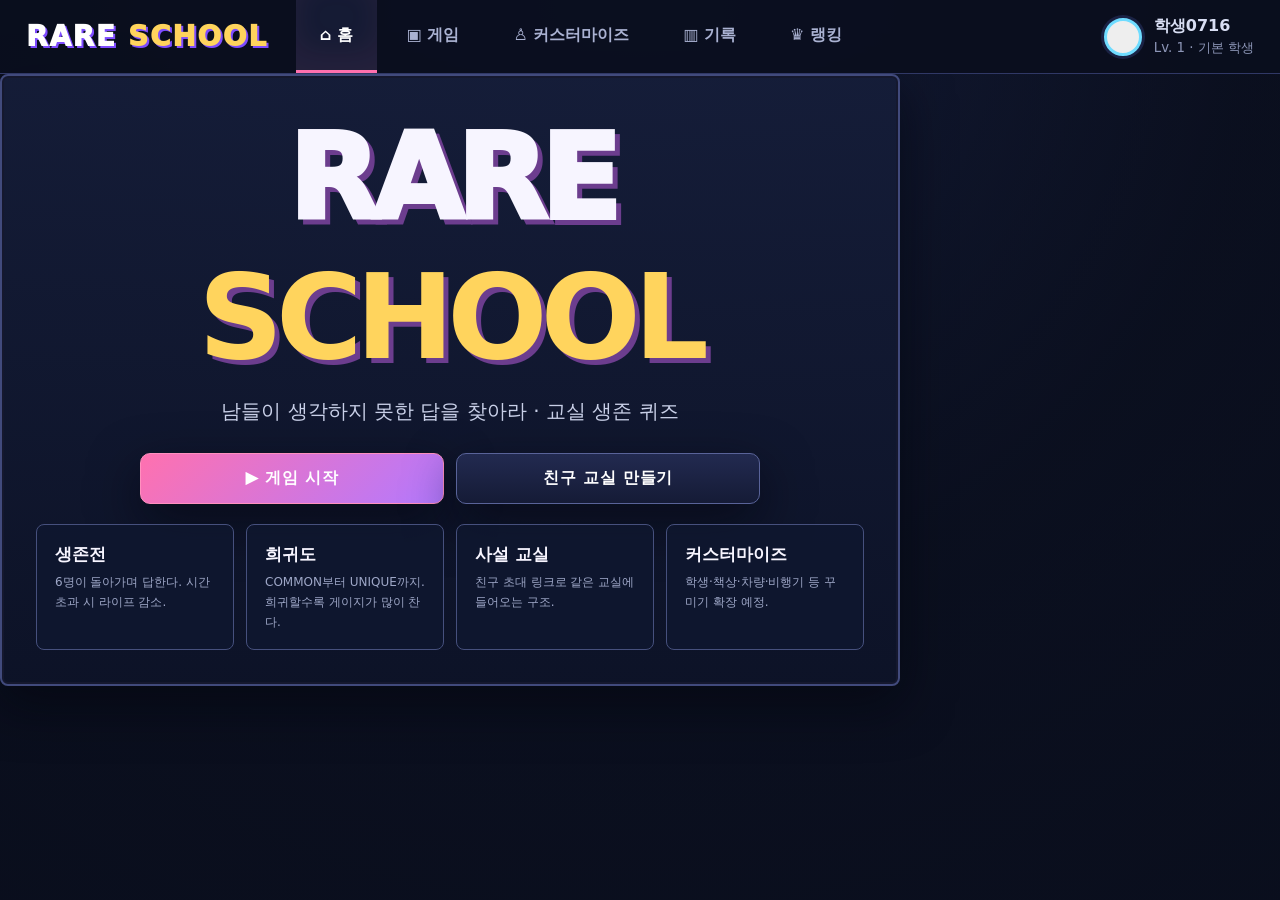
==== commit 82d12eef: "Apply high fidelity school art and 1x6 classroom layout" ====
--- a/index.html
+++ b/index.html
@@ -1,11 +1,94 @@
 <!doctype html>
 <html lang="ko">
 <head>
-<meta charset="utf-8"><meta name="viewport" content="width=device-width,initial-scale=1,viewport-fit=cover"><meta name="theme-color" content="#0c1930"><title>RARE SCHOOL — Classroom Survival</title>
-<style>:root{--ink:#eef7ff;--muted:#9cb1c7;--cyan:#4fe6ff;--pink:#ff6f9e;--gold:#ffd467;--good:#78f0b4;--danger:#ff6578;--deep:#07101d;--panel:#0b1b30e8;--line:#284764;--chalk:#153d31;--wood:#936945;--wood2:#6d492d}*{box-sizing:border-box}html,body{margin:0;min-height:100%;background:#06111f;color:var(--ink);font-family:Inter,ui-sans-serif,system-ui,-apple-system,"Segoe UI",sans-serif}button,input{font:inherit}body:before{content:"";position:fixed;inset:0;pointer-events:none;z-index:99;background:repeating-linear-gradient(0deg,rgba(255,255,255,.018) 0 1px,transparent 1px 3px);mix-blend-mode:overlay}#app{min-height:100vh;overflow:hidden;background:radial-gradient(circle at 50% -20%,#234c72 0,#0c1b31 38%,#06101c 100%)}.screen{display:none;min-height:100vh;position:relative}.screen.active{display:block}.pixel{font-family:ui-monospace,SFMono-Regular,Menlo,Consolas,monospace;letter-spacing:.08em}.topHud{position:absolute;z-index:20;left:24px;right:24px;top:18px;display:flex;align-items:center;justify-content:space-between;pointer-events:none}.brand{font-weight:1000;font-size:22px;letter-spacing:.15em;text-shadow:0 0 18px #4fe6ff55}.brand i{font-style:normal;color:var(--pink)}.hudBtns{display:flex;gap:8px;pointer-events:auto}.iconBtn{width:42px;height:42px;border:1px solid #36526e;background:#0b1828e8;color:#dbeafe;border-radius:10px;font-weight:900;cursor:pointer;box-shadow:0 8px 25px #0005}.iconBtn:hover{border-color:var(--cyan);color:var(--cyan)}.homeScene{min-height:100vh;position:relative;overflow:hidden;background:linear-gradient(#9ed4ea 0 48%,#d7e4ec 48% 56%,#1f4260 56% 58%,#102940 58% 100%)}.homeScene:before{content:"";position:absolute;inset:0;background:radial-gradient(circle at 52% 24%,rgba(255,255,255,.9) 0 2%,rgba(255,255,255,.2) 3% 16%,transparent 33%),linear-gradient(180deg,transparent 0 58%,rgba(2,10,20,.12) 58% 100%)}.cloud{position:absolute;background:#eef7fb;border-radius:999px;opacity:.86;box-shadow:36px 8px 0 #eef7fb,72px -10px 0 #eef7fb,105px 10px 0 #eef7fb}.cloud.c1{width:130px;height:34px;left:8%;top:11%}.cloud.c2{width:180px;height:44px;right:10%;top:8%;transform:scale(.85)}.schoolSil{position:absolute;left:50%;bottom:32%;transform:translateX(-50%);width:min(720px,75vw);height:190px;background:#e5edf0;border:6px solid #526a7a;box-shadow:0 20px 0 #344f64}.schoolSil:before{content:"";position:absolute;left:8%;right:8%;top:35px;height:52px;background:repeating-linear-gradient(90deg,#86b6d3 0 55px,#d9e6ed 55px 72px);border:4px solid #64839a}.schoolSil:after{content:"";position:absolute;left:44%;bottom:0;width:12%;height:70px;background:#72889a;border:4px solid #4c6274}.homeLogo{position:absolute;z-index:4;left:50%;top:16%;transform:translateX(-50%);text-align:center;width:min(840px,92vw)}.homeLogo h1{font-size:clamp(64px,11vw,126px);margin:0;font-weight:1000;letter-spacing:-.06em;text-shadow:4px 4px 0 #ff6f9e,-4px -4px 0 #4fe6ff,0 12px 35px #10223855}.homeLogo .sub{margin-top:8px;color:#145373;font-weight:1000;letter-spacing:.45em;font-size:clamp(12px,2vw,22px)}.homeLogo .rule{margin:24px auto 0;color:#415d74;font-weight:800;font-size:13px;letter-spacing:.12em}.homeBottom{position:absolute;z-index:5;left:50%;bottom:6%;transform:translateX(-50%);width:min(650px,90vw);text-align:center}.bigStart{width:100%;border:3px solid #58e7ff;background:#0e223aee;color:#f5fbff;padding:20px;border-radius:4px;font-size:22px;font-weight:1000;letter-spacing:.25em;box-shadow:0 0 0 4px #071322aa,0 18px 45px #0006;cursor:pointer}.bigStart:hover{background:#14314f;box-shadow:0 0 28px #4fe6ff66}.homeTabs{display:grid;grid-template-columns:repeat(3,1fr);gap:9px;margin-top:10px}.miniTab{border:1px solid #31506d;background:#0b1c31d9;color:#b9c8d9;padding:11px;border-radius:4px;font-size:12px;font-weight:900;letter-spacing:.08em;cursor:pointer}.miniTab:hover{border-color:#ff6f9e;color:#fff}.matchScene{min-height:100vh;background:linear-gradient(180deg,#224f72 0 12%,#5f91b1 12% 58%,#243b52 58% 100%);padding:110px 5vw 90px;position:relative;overflow:hidden}.matchScene:before{content:"";position:absolute;inset:0;background:radial-gradient(circle at 50% 48%,rgba(114,218,255,.23),transparent 32%),linear-gradient(90deg,rgba(1,9,18,.4),transparent 25%,transparent 75%,rgba(1,9,18,.4))}.matchHeader{text-align:center;position:relative;z-index:2;margin-bottom:28px}.matchHeader h2{margin:0;font-size:50px;letter-spacing:-.04em;text-shadow:3px 3px 0 #ff6f9e,-3px -3px 0 #4fe6ff}.matchHeader p{color:#d6e4ee;margin:8px 0 0}.matchGrid{position:relative;z-index:2;display:grid;grid-template-columns:340px 1fr 340px;gap:24px;align-items:start;max-width:1300px;margin:auto}.panel{background:linear-gradient(180deg,#0c1d33f3,#081425f1);border:2px solid #284964;border-radius:6px;box-shadow:0 22px 55px #0006;padding:18px}.panelTitle{display:flex;align-items:center;gap:12px;color:#dce9f4;font-size:13px;font-weight:1000;letter-spacing:.18em;margin-bottom:16px}.panelTitle:after{content:"";height:1px;flex:1;background:#2f4a63}.nameInput{width:100%;background:#081424;border:1px solid #34506b;color:#eef7ff;padding:15px;border-radius:4px;outline:none}.nameInput:focus{border-color:var(--cyan)}.avatarSlots{display:grid;grid-template-columns:repeat(4,1fr);gap:8px;margin:12px 0 18px}.avatarOpt{height:72px;border:1px solid #29445f;background:#0c1828;border-radius:4px;display:grid;place-items:center;color:#69859c;font-size:11px}.avatarOpt.active{border:2px solid var(--cyan);color:#fff}.avatarMini{transform:scale(.55)}.queueSizes{display:grid;grid-template-columns:repeat(4,1fr);gap:7px}.queueBtn{border:1px solid #2d4860;background:#0b1728;color:#8da1b5;padding:12px 5px;border-radius:3px;font-weight:900;cursor:pointer}.queueBtn.active{border-color:var(--cyan);background:#12314a;color:#fff}.playButtons{display:grid;grid-template-columns:1fr 1fr;gap:9px;margin-top:14px}.action{border:2px solid #4ddff8;background:#0c2339;color:white;padding:16px;border-radius:3px;font-weight:1000;letter-spacing:.08em;cursor:pointer}.action.pink{border-color:#ff739c}.action:hover{filter:brightness(1.14)}.centerMascot{min-height:520px;display:grid;place-items:center;position:relative}.spot{position:absolute;width:290px;height:70px;border-radius:50%;background:#04101d88;filter:blur(2px);bottom:84px}.heroStudent{transform:scale(1.55)}.roomList{display:grid}.roomRow{display:grid;grid-template-columns:72px 1fr auto;gap:10px;align-items:center;padding:14px 4px;border-bottom:1px solid #234058}.roomCodeSm{color:var(--cyan);font-weight:1000;font-size:18px;letter-spacing:.13em}.roomMeta b{font-size:13px}.roomMeta small{display:block;color:#9bb1c4;margin-top:4px;letter-spacing:.09em}.join{border:0;background:transparent;color:#ff759d;font-weight:1000;letter-spacing:.15em;cursor:pointer}.hostBtn{width:100%;margin-top:14px;border:2px solid #466987;background:#0a1728;color:#f0f7ff;padding:16px;font-weight:1000;letter-spacing:.15em;cursor:pointer}.chibi{position:relative;width:86px;height:112px;filter:drop-shadow(0 8px 5px #0004)}.chibi .body{position:absolute;left:19px;top:48px;width:48px;height:48px;background:#273a59;border:4px solid #152037;border-radius:13px 13px 10px 10px}.chibi .shirt{position:absolute;left:31px;top:53px;width:24px;height:25px;background:#f2f4f8;clip-path:polygon(0 0,100% 0,76% 100%,24% 100%)}.chibi .tie{position:absolute;left:40px;top:57px;width:7px;height:20px;background:#e3485f;clip-path:polygon(50% 0,100% 22%,72% 100%,28% 100%,0 22%)}.chibi .head{position:absolute;left:12px;top:0;width:62px;height:62px;background:#f2c9aa;border:4px solid #4b312a;border-radius:23px 23px 21px 21px;overflow:hidden;transition:.25s}.chibi .scalp{position:absolute;left:6px;right:6px;top:3px;height:14px;background:repeating-linear-gradient(90deg,#a98d7c 0 4px,#c6aa99 4px 7px);opacity:.45;border-radius:12px}.chibi .eye{position:absolute;top:27px;width:9px;height:14px;background:#302723;border-radius:3px}.chibi .eye.l{left:14px}.chibi .eye.r{right:14px}.chibi .brow{position:absolute;top:20px;width:14px;height:4px;background:#4c332c;border-radius:5px}.chibi .brow.l{left:11px}.chibi .brow.r{right:11px}.chibi .mouth{position:absolute;left:26px;top:45px;width:11px;height:6px;border-radius:2px 2px 7px 7px;background:#bb5960}.chibi .blush{position:absolute;top:38px;width:12px;height:6px;background:#f5909a;border-radius:50%;opacity:.45;transition:.25s}.chibi .blush.l{left:5px}.chibi .blush.r{right:5px}.chibi .arm{position:absolute;top:61px;width:21px;height:11px;background:#f2c9aa;border:3px solid #55372d;border-radius:9px}.chibi .arm.l{left:4px;transform:rotate(18deg)}.chibi .arm.r{right:4px;transform:rotate(-18deg)}.chibi.pressured .head{background:#f0b3a9}.chibi.pressured .blush{opacity:.85;transform:scale(1.3)}.chibi.panic .head{background:#ef8f8b}.chibi.panic .brow.l{transform:rotate(16deg)}.chibi.panic .brow.r{transform:rotate(-16deg)}.chibi.panic .mouth{height:11px;border-radius:50%;background:#702b35}.chibi.dead{filter:grayscale(1) opacity(.35)}.deskSprite{position:relative;width:150px;height:86px}.deskTop{position:absolute;left:0;right:0;top:0;height:36px;background:linear-gradient(#a7774b,#805533);border:4px solid #55361f;border-radius:6px;box-shadow:inset 0 5px #c18c59}.deskLeg{position:absolute;top:34px;width:9px;height:50px;background:#5a3920;border:3px solid #3d2718}.deskLeg.l{left:16px}.deskLeg.r{right:16px}.chair{position:absolute;width:44px;height:58px;right:11px;top:18px;border:5px solid #4a301e;border-radius:6px;background:#845c38}.seatCharacter{position:absolute;left:32px;top:-82px;z-index:2}.lobbyScene,.gameScene{min-height:100vh;background:linear-gradient(#547da0 0 11%,#8db0c9 11% 55%,#b59673 55% 100%);position:relative;overflow:hidden;padding:92px 350px 90px 70px}.lobbyScene:before,.gameScene:before{content:"";position:absolute;inset:0;background:linear-gradient(90deg,#0a1a2b77 0 6%,transparent 18% 82%,#07142099 96%),repeating-linear-gradient(90deg,transparent 0 150px,rgba(255,255,255,.03) 150px 153px)}.ceiling{position:absolute;left:0;right:0;top:0;height:85px;background:#1b3e58;border-bottom:7px solid #355a72}.windows{position:absolute;left:0;right:0;top:85px;height:270px;display:grid;grid-template-columns:repeat(5,1fr);gap:16px;padding:18px 7vw}.win{background:linear-gradient(#b9e3f5,#7bb9d6 70%,#d8edf3 71%);border:9px solid #567790;box-shadow:inset 0 0 0 4px #a9c4d5}.lobbyTitle{position:relative;z-index:2;text-align:center;margin-bottom:16px}.lobbyTitle h2{font-size:46px;margin:0;text-shadow:3px 3px #ff6f9e,-3px -3px #4fe6ff}.lobbyTitle p{margin:8px;color:#16334a;font-weight:900}.roomTopBadge{position:absolute;top:18px;left:50%;transform:translateX(-50%);z-index:8;background:#0a1b2df0;border:2px solid #315676;padding:12px 22px;text-align:center;min-width:190px}.roomTopBadge strong{color:var(--cyan);font-size:21px;letter-spacing:.15em}.readyBadge{position:absolute;right:370px;top:18px;z-index:8;background:#0b1b2ef2;border:2px solid #315676;padding:12px 18px;text-align:center}.readyBadge b{display:block;color:#ff75a0;font-size:25px}.classGrid{position:relative;z-index:2;display:grid;grid-template-columns:repeat(3,minmax(160px,1fr));gap:34px 60px;max-width:880px;margin:45px auto 0}.studentSeat{height:180px;position:relative;display:grid;place-items:end center}.studentSeat .deskSprite{transform:scale(.95)}.studentName{margin-top:10px;background:#0a1929c9;border:1px solid #31506b;padding:5px 10px;border-radius:999px;font-size:12px;font-weight:1000;letter-spacing:.07em}.heartLine{color:#ff759c;font-size:18px;margin-top:4px}.sideChat{position:absolute;z-index:6;right:18px;top:92px;bottom:18px;width:310px;background:#081726eb;border:2px solid #294c67;padding:16px;display:flex;flex-direction:column}.chatTitle{display:flex;gap:10px;align-items:center;font-size:12px;font-weight:1000;letter-spacing:.16em}.chatTitle:after{content:"";height:1px;flex:1;background:#29495f}.chatLog{flex:1;margin-top:14px;overflow:auto;color:#9eb1c3;font:12px/1.7 ui-monospace,monospace}.chatInput{display:grid;grid-template-columns:1fr 62px;gap:7px}.chatInput input{background:#08111e;border:1px solid #28435d;color:white;padding:11px}.chatInput button{border:1px solid #375c78;background:#0c2237;color:#bed2e3;font-weight:900}.lobbyBottom{position:absolute;z-index:5;left:50%;bottom:20px;transform:translateX(-58%);width:min(660px,58vw);background:#0a192ce8;border:2px solid #2a4b68;text-align:center;padding:15px}.lobbyBottom .count{font-weight:1000;letter-spacing:.14em}.lobbyBottom button{margin-top:10px;border:1px solid #44ddf5;background:#0c2941;color:#fff;padding:10px 22px;font-weight:1000;cursor:pointer}.gameScene{padding-top:20px}.boardWrap{position:relative;z-index:4;width:min(760px,calc(100vw - 490px));margin:10px auto 0;background:#754d30;padding:12px 12px 14px;box-shadow:0 12px 32px #0005}.chalkboard{background:linear-gradient(#173e30,#113428);border:4px solid #2a231b;min-height:150px;padding:18px 24px;box-shadow:inset 0 0 20px #0004}.chalkTag{color:#ff87a7;font:900 12px ui-monospace,monospace;letter-spacing:.25em}.chalkQ{font:1000 clamp(22px,2.4vw,38px)/1.3 ui-monospace,monospace;margin-top:8px;text-shadow:1px 1px #20392d}.chalkSub{margin-top:9px;color:#bdd9c8;font:12px ui-monospace,monospace}.teacherStage{position:absolute;z-index:7;left:18px;top:260px;width:185px;text-align:center}.teacherSprite{position:relative;width:155px;height:210px;margin:auto;filter:drop-shadow(0 8px 6px #0005);transition:.2s}.teacherSprite .legs{position:absolute;bottom:0;left:45px;width:62px;height:76px;background:linear-gradient(90deg,#30344a 0 42%,transparent 42% 57%,#30344a 57%);border-bottom:10px solid #222533}.teacherSprite .torso{position:absolute;left:30px;top:83px;width:92px;height:93px;background:#e7d1b4;border:5px solid #41392f;border-radius:14px}.teacherSprite .shirtV{position:absolute;left:57px;top:83px;width:42px;height:42px;background:white;clip-path:polygon(0 0,100% 0,50% 70%)}.teacherSprite .head{position:absolute;left:39px;top:13px;width:78px;height:78px;background:#f1c5a6;border:5px solid #4b302a;border-radius:26px;transition:.22s}.teacherSprite .hair{position:absolute;left:29px;top:0;width:100px;height:48px;background:#2a2530;border:5px solid #4b302a;border-radius:42px 42px 22px 22px;transform:rotate(-3deg)}.teacherSprite .glasses{position:absolute;left:51px;top:44px;width:57px;height:22px;border-top:5px solid #211e24}.teacherSprite .glasses:before,.teacherSprite .glasses:after{content:"";position:absolute;top:-10px;width:22px;height:22px;border:4px solid #211e24;border-radius:4px}.teacherSprite .glasses:before{left:-6px}.teacherSprite .glasses:after{right:-6px}.teacherSprite .mouth{position:absolute;left:69px;top:72px;width:17px;height:8px;background:#a84a55;border-radius:0 0 10px 10px}.teacherSprite .book{position:absolute;left:97px;top:112px;width:46px;height:59px;background:#235184;border:4px solid #253449;transform:rotate(7deg)}.teacherSprite .pointer{position:absolute;left:110px;top:85px;width:135px;height:8px;background:#5d3924;border:3px solid #3d2517;border-radius:999px;transform-origin:3px center;transform:rotate(-24deg);transition:.25s}.teacherSprite.warn .head{background:#efb0a1}.teacherSprite.angry .head{background:#ee827e;animation:teacherShake .25s linear 3}.teacherSprite.warn .pointer{transform:rotate(-14deg)}.teacherSprite.angry .pointer{transform:rotate(3deg)}.teacherSprite.angry .mouth{width:28px;height:15px;left:64px;border-radius:50%;background:#6d2733}@keyframes teacherShake{0%,100%{transform:translateX(0)}25%{transform:translateX(-5px)}75%{transform:translateX(5px)}}.teacherBubble{margin-top:3px;background:#081827e8;border:2px solid #2e536d;padding:9px 11px;font-size:12px;font-weight:1000;border-radius:8px}.gameGrid{position:relative;z-index:3;display:grid;grid-template-columns:repeat(3,minmax(150px,1fr));gap:40px 54px;max-width:860px;margin:38px auto 110px}.studentSeat.active .deskSprite{filter:drop-shadow(0 0 12px #4fe6ff)}.studentSeat.active .deskTop{box-shadow:inset 0 5px #c18c59,0 0 0 4px #4fe6ff,0 0 28px #4fe6ff88}.turnArrow{position:absolute;top:-118px;left:50%;transform:translateX(-50%);font-size:26px;color:var(--gold);animation:bob .7s ease-in-out infinite alternate;opacity:0}.studentSeat.active .turnArrow{opacity:1}@keyframes bob{to{transform:translate(-50%,8px)}}.timerRing{position:absolute;z-index:8;left:calc(50% - 55px);bottom:82px;width:110px;height:110px;border-radius:50%;display:grid;place-items:center;background:conic-gradient(var(--cyan) var(--pct,100%),#132a3b 0);box-shadow:0 0 24px #4fe6ff33}.timerRing:before{content:"";position:absolute;inset:10px;background:#071525;border-radius:50%}.timerRing span{position:relative;font-size:31px;font-weight:1000}.answerDock{position:absolute;z-index:8;left:50%;bottom:18px;transform:translateX(-57%);width:min(700px,56vw);display:grid;grid-template-columns:1fr 105px;gap:8px}.answerDock input{background:#081526e8;border:2px solid #2c4d68;color:#fff;padding:16px;border-radius:4px;outline:none}.answerDock input:focus{border-color:#4fe6ff}.answerDock button{border:2px solid #ff719a;background:#9e3f61;color:#fff;font-weight:1000;cursor:pointer}.answerDock button:hover{background:#c84e75}.resultPop{position:absolute;z-index:10;left:50%;top:210px;transform:translateX(-50%) scale(.8);opacity:0;background:#081726f1;border:2px solid #345774;padding:13px 24px;text-align:center;min-width:320px;pointer-events:none}.resultPop.show{animation:pop .7s ease forwards}@keyframes pop{45%{opacity:1;transform:translateX(-50%) scale(1.06)}100%{opacity:1;transform:translateX(-50%) scale(1)}}.resultPop b{font-size:25px}.resultPop small{display:block;margin-top:4px;color:#b9c9d7}.rarity-COMMON{color:#eef5ff}.rarity-UNCOMMON{color:#7df0b3}.rarity-RARE{color:#69b8ff}.rarity-EPIC{color:#d78dff}.rarity-UNIQUE,.rarity-ONE{color:#ffd467}@media(max-width:1050px){.matchGrid{grid-template-columns:1fr}.centerMascot{min-height:300px}.lobbyScene,.gameScene{padding-right:28px}.sideChat{display:none}.readyBadge{right:25px}.classGrid,.gameGrid{max-width:800px}.boardWrap{width:min(760px,calc(100vw - 250px));margin-left:200px}.answerDock{transform:translateX(-50%);width:min(700px,80vw)}.lobbyBottom{transform:translateX(-50%);width:min(660px,80vw)}}@media(max-width:700px){.homeTabs{grid-template-columns:1fr}.matchScene{padding:90px 14px 60px}.lobbyScene,.gameScene{padding:85px 10px 110px}.classGrid,.gameGrid{grid-template-columns:repeat(2,1fr);gap:32px 18px;margin-top:48px}.teacherStage{left:-25px;top:280px;transform:scale(.7)}.boardWrap{width:calc(100vw - 85px);margin-left:75px}.chalkQ{font-size:19px}.roomTopBadge{left:20px;transform:none}.readyBadge{right:20px}.answerDock{width:calc(100vw - 24px);grid-template-columns:1fr 88px}.timerRing{bottom:92px}.topHud{left:10px;right:10px}.lobbyBottom{width:calc(100vw - 24px)}.homeLogo{top:12%}.schoolSil{bottom:35%}}</style>
-</head><body><div id="app"><div class="topHud"><div class="brand">RARE<i>SCHOOL</i></div><div class="hudBtns"><button class="iconBtn" onclick="showHome()">⌂</button><button class="iconBtn" onclick="toggleSound()">♪</button></div></div>
-<section id="home" class="screen active homeScene"><div class="cloud c1"></div><div class="cloud c2"></div><div class="schoolSil"></div><div class="homeLogo"><h1>RARE SCHOOL</h1><div class="sub">CLASSROOM SURVIVAL</div><div class="rule pixel">OPEN ANSWERS · 10 SECOND TURNS · RARER ANSWERS SURVIVE LONGER</div></div><div class="homeBottom"><button class="bigStart" onclick="showMatch()">▼ 등 교 ▼</button><div class="homeTabs"><button class="miniTab" onclick="showMatch()">QUICK PLAY</button><button class="miniTab" onclick="showLobby()">PRIVATE CLASS</button><button class="miniTab" onclick="alert('커스터마이징 화면은 다음 단계에서 학생/책상/탈것 슬롯으로 확장합니다.')">LOCKER / CUSTOMIZE</button></div></div></section>
-<section id="match" class="screen matchScene"><div class="matchHeader"><h2>RARE SCHOOL</h2><p class="pixel">수업에 들어갈 준비를 하세요</p></div><div class="matchGrid"><div class="panel"><div class="panelTitle">WHO'S PLAYING</div><div style="font-size:11px;color:#86a0b4;margin-bottom:7px" class="pixel">YOUR NAME</div><input id="nickname" class="nameInput" value="DONGHYUK" maxlength="12"><div class="avatarSlots"><div class="avatarOpt active"><div class="chibi avatarMini"><div class="body"></div><div class="shirt"></div><div class="tie"></div><div class="head"><div class="scalp"></div><div class="brow l"></div><div class="brow r"></div><div class="eye l"></div><div class="eye r"></div><div class="mouth"></div><div class="blush l"></div><div class="blush r"></div></div></div></div><div class="avatarOpt">LOCKED</div><div class="avatarOpt">LOCKED</div><div class="avatarOpt">LOCKED</div></div><div class="panelTitle">PLAY NOW</div><div class="queueSizes"><button class="queueBtn">1V1</button><button class="queueBtn">3</button><button class="queueBtn active">4-6</button><button class="queueBtn">8-10</button></div><div class="playButtons"><button class="action" onclick="showLobby()">RATED</button><button class="action pink" onclick="showLobby()">QUICK PLAY</button></div><button class="hostBtn" onclick="showLobby()">▼ HOST A CLASS ▼</button></div><div class="centerMascot"><div class="spot"></div><div class="heroStudent chibi"><div class="body"></div><div class="shirt"></div><div class="tie"></div><div class="head"><div class="scalp"></div><div class="brow l"></div><div class="brow r"></div><div class="eye l"></div><div class="eye r"></div><div class="mouth"></div><div class="blush l"></div><div class="blush r"></div></div><div class="arm l"></div><div class="arm r"></div></div></div><div class="panel"><div class="panelTitle">PUBLIC CLASSES</div><div id="roomList" class="roomList"></div></div></div></section>
-<section id="lobby" class="screen lobbyScene"><div class="ceiling"></div><div class="windows"><div class="win"></div><div class="win"></div><div class="win"></div><div class="win"></div><div class="win"></div></div><div class="roomTopBadge pixel"><small>PRIVATE 4-6</small><br><strong>3-2A</strong></div><div class="readyBadge pixel"><small>READY</small><b>6/6</b></div><div class="lobbyTitle"><h2>RARE SCHOOL</h2><p class="pixel">CLASS 3-2 · SURVIVAL QUIZ</p></div><div id="lobbySeats" class="classGrid"></div><div class="sideChat"><div class="chatTitle">CLASS CHAT</div><div class="chatLog" id="chatLog">› MIN joined<br>› JUN joined<br>› SOO joined<br>› JAY joined<br>› HAN joined<br>› DONGHYUK is ready</div><div class="chatInput"><input placeholder="메시지"><button>SEND</button></div></div><div class="lobbyBottom"><div class="count pixel">6 READY · STARTING WHEN HOST PRESSES START</div><button onclick="startGame()">▶ START CLASS</button></div></section>
-<section id="game" class="screen gameScene"><div class="ceiling"></div><div class="windows"><div class="win"></div><div class="win"></div><div class="win"></div><div class="win"></div><div class="win"></div></div><div class="roomTopBadge pixel"><small>CLASS 3-2A</small><br><strong id="categoryNo">CATEGORY 1</strong></div><div class="readyBadge pixel"><small>FLOATING</small><b id="aliveCount">6/6</b></div><div class="boardWrap"><div class="chalkboard"><div id="boardTag" class="chalkTag">CATEGORY 1</div><div id="boardQuestion" class="chalkQ">한국 아이돌 그룹을 말하세요</div><div class="chalkSub">▼ 같은 문제에서 이미 나온 답은 다시 사용할 수 없습니다 ▼</div></div></div><div class="teacherStage"><div id="teacher" class="teacherSprite"><div class="legs"></div><div class="torso"></div><div class="shirtV"></div><div class="head"></div><div class="hair"></div><div class="glasses"></div><div class="mouth"></div><div class="book"></div><div class="pointer"></div></div><div id="teacherBubble" class="teacherBubble">동혁, 네 차례다.</div></div><div id="gameSeats" class="gameGrid"></div><div id="resultPop" class="resultPop"><b id="resultBig">RARE!</b><small id="resultSub">+15 ⚡</small></div><div id="timerRing" class="timerRing"><span id="timer">10.0</span></div><form id="answerDock" class="answerDock"><input id="answerInput" autocomplete="off" placeholder="지목된 학생은 10초 안에 답하세요"><button>SUBMIT</button></form><div class="sideChat"><div class="chatTitle">CLASS LOG</div><div class="chatLog" id="gameLog">› 수업이 시작되었습니다.</div><div class="chatInput"><input placeholder="게임 중 자유채팅은 잠김" disabled><button disabled>SEND</button></div></div></section></div>
-<script>const QUESTIONS=[{q:'한국 아이돌 그룹을 말하세요',a:[['방탄소년단',['방탄','방탄소년단','bts'],'COMMON'],['블랙핑크',['블랙핑크','blackpink'],'COMMON'],['뉴진스',['뉴진스','newjeans'],'COMMON'],['에스파',['에스파','aespa'],'UNCOMMON'],['세븐틴',['세븐틴','seventeen'],'UNCOMMON'],['트와이스',['트와이스','twice'],'RARE'],['샤이니',['샤이니','shinee'],'RARE'],['비투비',['비투비','btob'],'EPIC'],['틴탑',['틴탑','teentop'],'EPIC'],['크나큰',['크나큰','knk'],'UNIQUE']]},{q:'한국 라면 제품을 말하세요',a:[['신라면',['신라면'],'COMMON'],['진라면',['진라면'],'COMMON'],['짜파게티',['짜파게티'],'COMMON'],['너구리',['너구리'],'UNCOMMON'],['팔도비빔면',['팔도비빔면','비빔면'],'UNCOMMON'],['참깨라면',['참깨라면'],'RARE'],['꼬꼬면',['꼬꼬면'],'RARE'],['오징어짬뽕',['오징어짬뽕'],'EPIC'],['감자면',['감자면'],'EPIC'],['무파마',['무파마','무파마탕면'],'UNIQUE']]},{q:'나라 이름을 말하세요',a:[['대한민국',['대한민국','한국','korea'],'COMMON'],['미국',['미국','usa','america'],'COMMON'],['일본',['일본','japan'],'COMMON'],['중국',['중국','china'],'COMMON'],['필리핀',['필리핀','philippines'],'UNCOMMON'],['베트남',['베트남','vietnam'],'UNCOMMON'],['몽골',['몽골','mongolia'],'RARE'],['네팔',['네팔','nepal'],'RARE'],['부탄',['부탄','bhutan'],'EPIC'],['몰도바',['몰도바','moldova'],'EPIC'],['투발루',['투발루','tuvalu'],'UNIQUE']]}];const PTS={COMMON:5,UNCOMMON:10,RARE:15,EPIC:20,UNIQUE:25};let players=[],turn=0,qi=0,used=new Set(),claimed=new Set(),deadline=0,ticker=null,locked=false,categoryStart=0,failCount=0;const $=id=>document.getElementById(id);const norm=s=>(s||'').toLowerCase().replace(/[\s\-_.·'"()]/g,'');function screen(id){document.querySelectorAll('.screen').forEach(x=>x.classList.toggle('active',x.id===id));window.scrollTo(0,0)}function showHome(){clearInterval(ticker);screen('home')}function showMatch(){buildRooms();screen('match')}function showLobby(){seedPlayers();renderLobby();screen('lobby')}function toggleSound(){alert('사운드는 다음 단계에서 종소리/선생님 효과음과 함께 연결합니다.')}function seedPlayers(){const name=($('nickname')?.value||'DONGHYUK').trim()||'DONGHYUK';players=[name,'MIN','JUN','SOO','JAY','HAN'].map((n,i)=>({name:n,lives:2,gauge:0,dead:false,bot:i!==0}))}function buildRooms(){const rooms=[['A1ES','dodo','4/4','FULL'],['SGXG','alice','3/6','JOIN'],['V2FA','jill','2/2','FULL'],['GDTS','hersheyz','4/6','JOIN'],['CWUN','lenni','2/3','JOIN'],['RTGR','spring roll','1/6','JOIN']];$('roomList').innerHTML=rooms.map(r=>`<div class="roomRow"><div class="roomCodeSm">${r[0]}</div><div class="roomMeta"><b>${r[1]}</b><small>${r[2]} · ${r[3]==='FULL'?'PLAYING':'IN LOBBY'}</small></div><button class="join" ${r[3]==='FULL'?'disabled':''} onclick="showLobby()">${r[3]} ▸</button></div>`).join('')}function studentSprite(p,active=false,pressure=''){return `<div class="studentSeat ${active?'active':''}"><div class="turnArrow">▼</div><div class="deskSprite"><div class="chair"></div><div class="seatCharacter chibi ${p.dead?'dead':''} ${pressure}"><div class="body"></div><div class="shirt"></div><div class="tie"></div><div class="head"><div class="scalp"></div><div class="brow l"></div><div class="brow r"></div><div class="eye l"></div><div class="eye r"></div><div class="mouth"></div><div class="blush l"></div><div class="blush r"></div></div><div class="arm l"></div><div class="arm r"></div></div><div class="deskTop"></div><div class="deskLeg l"></div><div class="deskLeg r"></div></div><div class="studentName">${p.name}${p.bot?'':' · YOU'}</div><div class="heartLine">${'♥'.repeat(Math.max(0,p.lives))}${'♡'.repeat(Math.max(0,2-p.lives))}</div></div>`}function renderLobby(){$('lobbySeats').innerHTML=players.map(p=>studentSprite(p)).join('')}function living(){return players.filter(p=>!p.dead)}function nextAlive(i){let n=i;do{n=(n+1)%players.length}while(players[n].dead&&living().length>1);return n}function startGame(){seedPlayers();turn=0;qi=0;used.clear();claimed.clear();failCount=0;categoryStart=Date.now();$('gameLog').innerHTML='› 수업이 시작되었습니다.';screen('game');renderGame();startTurn()}function renderGame(){const left=Math.max(0,(deadline-performance.now())/1000),pressure=left<=3?'panic':left<=6?'pressured':'';$('gameSeats').innerHTML=players.map((p,i)=>studentSprite(p,i===turn&&!p.dead,i===turn?pressure:'')).join('');$('boardTag').textContent='CATEGORY '+(qi+1);$('categoryNo').textContent='CATEGORY '+(qi+1);$('boardQuestion').textContent=QUESTIONS[qi].q;$('aliveCount').textContent=living().length+'/'+players.length;$('answerInput').disabled=players[turn]?.bot||players[0]?.dead}function setTeacher(left){const t=$('teacher');t.className='teacherSprite '+(left<=2.5?'angry':left<=6?'warn':'');const p=players[turn];$('teacherBubble').textContent=left<=2.5?`${p.name}! 빨리 대답해!`:left<=6?`${p.name}, 시간이 간다.`:`${p.name}, 네 차례다.`}function startTurn(){if(living().length<=1)return finish();if(Date.now()-categoryStart>60000||failCount>=3){qi=(qi+1)%QUESTIONS.length;used.clear();failCount=0;categoryStart=Date.now();log('› 칠판 문제가 바뀌었습니다.')}locked=false;deadline=performance.now()+(living().length===2?7000:10000);clearInterval(ticker);ticker=setInterval(tick,60);renderGame();$('answerInput').value='';if(!players[turn].bot)$('answerInput').focus();else setTimeout(botPlay,1000+Math.random()*1800)}function tick(){const left=Math.max(0,(deadline-performance.now())/1000),max=living().length===2?7:10;$('timer').textContent=left.toFixed(1);$('timerRing').style.setProperty('--pct',(left/max*100)+'%');setTeacher(left);renderGame();if(left<=0)timeout()}function lookup(v){const n=norm(v);return QUESTIONS[qi].a.find(a=>a[1].some(x=>norm(x)===n))}function pop(title,sub,rar='COMMON'){const box=$('resultPop');$('resultBig').textContent=title;$('resultBig').className='rarity-'+rar;$('resultSub').textContent=sub;box.classList.remove('show');void box.offsetWidth;box.classList.add('show');setTimeout(()=>box.classList.remove('show'),850)}function log(s){$('gameLog').innerHTML+=`<br>${s}`;$('gameLog').scrollTop=$('gameLog').scrollHeight}function gain(p,n){p.gauge+=n;if(p.lives<3&&p.gauge>=100){p.gauge-=100;p.lives++}if(p.lives===3)p.gauge=Math.min(100,p.gauge)}function accept(a){const p=players[turn],[name,aliases,rar]=a;used.add(name);let pts=PTS[rar],label=rar;if(rar==='UNIQUE'&&!claimed.has(name)){claimed.add(name);pts=50;label='ONE'}gain(p,pts);failCount=0;pop(name,(label==='ONE'?'THE ONE AND ONLY':rar)+' · +'+pts+' ⚡',label);log(`› ${p.name}: ${name} · ${label==='ONE'?'THE ONE AND ONLY':rar}`);renderGame()}function submit(v){if(locked||players[turn].bot)return;const a=lookup(v);if(!a){pop('NOT ACCEPTED','시간은 계속 흐릅니다.','COMMON');$('answerInput').select();return}if(used.has(a[0])){pop('ALREADY TAKEN','이미 나온 답입니다.','COMMON');$('answerInput').select();return}locked=true;clearInterval(ticker);accept(a);setTimeout(()=>{turn=nextAlive(turn);startTurn()},900)}function botPlay(){if(locked||!players[turn].bot)return;if(Math.random()<.17)return;const pool=QUESTIONS[qi].a.filter(a=>!used.has(a[0]));if(!pool.length)return;const a=pool[Math.floor(Math.random()*pool.length)];locked=true;clearInterval(ticker);accept(a);setTimeout(()=>{turn=nextAlive(turn);startTurn()},900)}function timeout(){if(locked)return;locked=true;clearInterval(ticker);const p=players[turn];p.lives--;failCount++;if(p.lives<=0)p.dead=true;$('teacher').className='teacherSprite angry';$('teacherBubble').textContent=`${p.name}! 시간 초과!`;pop('TIME OUT','라이프 -1','COMMON');log(`› ${p.name} 시간 초과 · LIFE -1`);renderGame();setTimeout(()=>{turn=nextAlive(turn);startTurn()},1100)}function finish(){clearInterval(ticker);const w=living()[0]||players[0];pop('🏆 '+w.name+' WINS','마지막까지 살아남은 학생','UNIQUE');$('teacherBubble').textContent=`${w.name}, 오늘 1등이다.`;log(`› ${w.name} WINS`);$('answerInput').disabled=true}$('answerDock').addEventListener('submit',e=>{e.preventDefault();submit($('answerInput').value.trim())});buildRooms();</script></body></html>+<meta charset="utf-8">
+<meta name="viewport" content="width=device-width,initial-scale=1,viewport-fit=cover">
+<meta name="theme-color" content="#11172d">
+<title>RARE SCHOOL</title>
+<style>
+:root{--class-bg:url("[data-uri]");
+  --ink:#f7f5ff;--muted:#9ea7c7;--panel:#11172ddd;--panel2:#171f3ddd;--line:#4e5688;
+  --violet:#8d77ff;--pink:#ff70ae;--cyan:#62ddff;--gold:#ffd45d;--red:#ff5e70;--green:#68e39b;
+  --shadow:0 18px 50px #03050d99;
+}
+*{box-sizing:border-box}html,body{margin:0;min-height:100%;background:#080b17;color:var(--ink);font-family:Inter,system-ui,-apple-system,"Segoe UI",sans-serif}
+button,input{font:inherit}button{cursor:pointer}
+#app{min-height:100vh;background:radial-gradient(circle at 50% 0,#202b58 0,#0a0e1d 55%,#050711 100%);}
+.topbar{height:74px;display:flex;align-items:center;gap:28px;padding:0 26px;background:#0a0e1ef5;border-bottom:1px solid #303866;position:sticky;top:0;z-index:50}
+.brand{font-size:28px;font-weight:1000;letter-spacing:.06em;color:white;text-shadow:2px 2px #7e4cff}
+.brand span{color:var(--gold)}.nav{display:flex;height:100%;gap:6px;align-items:stretch}.nav button{background:transparent;border:0;color:#aab2d2;padding:0 24px;font-weight:900;border-bottom:3px solid transparent}
+.nav button.active{color:white;background:#151b34;border-bottom-color:var(--pink);box-shadow:inset 0 -18px 30px #ff70ae12}
+.profile{margin-left:auto;display:flex;gap:12px;align-items:center;color:#d8def3}.avatarDot{width:38px;height:38px;border-radius:50%;background:#eee;border:3px solid #6fdcff;box-shadow:0 0 0 3px #1a2244}
+.screen{display:none}.screen.on{display:block}
+.btn{border:1px solid #596399;border-radius:10px;background:linear-gradient(#222a50,#151b36);color:white;padding:14px 18px;font-weight:1000;letter-spacing:.05em;box-shadow:var(--shadow)}
+.btn.primary{background:linear-gradient(135deg,#ff71af,#b379ff);border-color:#ff90bf;color:#fff}
+.btn.cyan{background:linear-gradient(135deg,#53d8ff,#6595ff);border-color:#83e8ff;color:#07101c}
+.pxPanel{background:linear-gradient(180deg,#151d39ee,#0d1328ee);border:2px solid #414a7c;box-shadow:inset 0 0 0 2px #15182e,var(--shadow);border-radius:8px}
+.homeWrap{min-height:calc(100vh - 74px);display:grid;place-items:center;background:linear-gradient(#0b102099,#0b1020cc),var(--class-bg) center/cover no-repeat;}
+.homeCard{width:min(900px,92vw);padding:34px;text-align:center}
+.heroLogo{font-size:clamp(58px,10vw,118px);font-weight:1000;letter-spacing:-.06em;text-shadow:5px 5px #6c3d8e}
+.heroLogo b{color:var(--gold)}.heroSub{font-size:20px;color:#c9d0e8;margin:12px 0 28px}
+.heroActions{display:grid;grid-template-columns:1fr 1fr;gap:12px;width:min(620px,100%);margin:auto}
+.homeModes{display:grid;grid-template-columns:repeat(4,1fr);gap:12px;margin-top:20px;text-align:left}
+.modeCard{padding:18px;border:1px solid #46507d;background:#0f1730d9;border-radius:8px}.modeCard b{display:block;font-size:17px;margin-bottom:5px}.modeCard span{font-size:12px;color:var(--muted)}
+.matchWrap{min-height:calc(100vh - 74px);padding:28px;background:linear-gradient(#11152baa,#11152bbb),var(--class-bg) center/cover fixed no-repeat}
+.matchGrid{display:grid;grid-template-columns:320px 1fr 360px;gap:20px;max-width:1450px;margin:auto}
+.col{padding:18px}.sectionTitle{font-size:13px;letter-spacing:.16em;color:#c8cfee;margin:0 0 14px}
+.nameInput{width:100%;background:#0a1024;border:1px solid #4b5684;color:white;padding:14px;border-radius:5px}
+.avatarPreview{height:420px;display:grid;place-items:center;position:relative;overflow:hidden;background:radial-gradient(circle,#334175 0,#131a35 45%,#0b1022 100%)}
+.avatarPreview img{width:280px;filter:drop-shadow(0 22px 20px #0008)}.avatarPreview:after{content:"기본 학생 · NO ITEM";position:absolute;bottom:16px;background:#0a1025cc;border:1px solid #4c5783;padding:8px 12px;border-radius:6px;font-size:12px;color:#cdd6f0}
+.modeChoices{display:grid;grid-template-columns:repeat(4,1fr);gap:8px;margin:14px 0}.modeChoices button{padding:11px 6px;background:#11182e;color:#c7cde2;border:1px solid #394368;border-radius:5px;font-weight:900}.modeChoices button.active{border-color:#6ee4ff;color:#70e5ff;background:#172b40}
+.roomList{display:grid;gap:8px}.roomRow{display:grid;grid-template-columns:70px 1fr auto;align-items:center;gap:10px;padding:14px;border-bottom:1px solid #2b3357}.roomCode{font-size:20px;color:#64e3ff;font-weight:1000;letter-spacing:.08em}.roomRow small{display:block;color:#858fad;margin-top:3px}.join{color:#ff79ae;font-weight:1000}.quickBtns{display:grid;grid-template-columns:1fr 1fr;gap:10px;margin-top:12px}
+.lobbyWrap{padding:20px;min-height:calc(100vh - 74px);background:#090d1b}
+.lobbyStage{max-width:1500px;margin:auto;position:relative;aspect-ratio:16/9;background:var(--class-bg) center/cover no-repeat;border:2px solid #4d5682;box-shadow:var(--shadow);overflow:hidden}
+.lobbyStage:after{content:"";position:absolute;inset:0;background:linear-gradient(180deg,#10162a66,#10162a00 35%,#0a0d1a44)}
+.lobbyBoard{position:absolute;left:38%;top:28%;width:33%;text-align:center;z-index:3;color:white;text-shadow:0 2px #172519}
+.lobbyBoard h2{font-size:clamp(22px,3vw,40px);margin:4px 0}.lobbyBoard p{margin:0;color:#d7f1dc}
+.lobbySeats{position:absolute;z-index:4;left:3%;right:3%;bottom:7%;display:grid;grid-template-columns:repeat(6,1fr);align-items:end;gap:2px}
+.lobbySeat{text-align:center;position:relative}.lobbySeat img{width:min(170px,100%);filter:drop-shadow(0 12px 10px #0007)}.lobbySeat .plate{margin:-8px auto 0;width:90%;background:#11172eea;border:1px solid #4d5684;padding:6px;font-weight:900;font-size:12px}
+.lobbyInfo{position:absolute;top:16px;left:16px;z-index:6;display:flex;gap:10px}.tag{background:#11172eea;border:1px solid #515b88;padding:10px 14px;border-radius:5px;font-weight:900}
+.lobbyRight{position:absolute;right:16px;top:16px;bottom:16px;width:260px;z-index:6;padding:14px;background:#0c1125e8;border:1px solid #4a547f}
+.chatline{padding:9px 0;border-bottom:1px solid #282f50;font-size:12px;color:#b7c0dd}
+.lobbyStart{position:absolute;left:50%;transform:translateX(-50%);bottom:16px;z-index:7}
+.gameWrap{background:#070a14;padding:10px;min-height:calc(100vh - 74px)}
+.gameFrame{position:relative;max-width:1536px;margin:auto;aspect-ratio:16/10;background:var(--class-bg) center/cover no-repeat;border:2px solid #404b7c;overflow:hidden;box-shadow:0 0 0 2px #0b1022,0 30px 70px #000c}
+.gameFrame:before{content:"";position:absolute;inset:0;background:linear-gradient(180deg,#0a0d1a33,#0a0d1a00 68%,#080b18cc 100%);z-index:1;pointer-events:none}
+.hudTop{position:absolute;z-index:10;left:10px;right:10px;top:10px;display:grid;grid-template-columns:1.2fr 1fr 1fr 1fr 1fr;gap:8px}
+.hudBox{background:#10172de8;border:1px solid #59658f;padding:10px 12px;text-align:center;font-weight:900;box-shadow:inset 0 0 0 1px #202846}.hudBox b{color:var(--gold)}
+.questionBox{position:absolute;z-index:9;left:46%;top:25%;width:36%;transform:translateX(-50%);text-align:center;color:#fff;text-shadow:0 3px #203327}
+.questionCat{display:inline-block;border:1px solid #d6e7d4;padding:5px 18px;background:#244836b8;font-size:12px;letter-spacing:.12em}
+.questionText{font-size:clamp(24px,3.3vw,50px);font-weight:1000;line-height:1.18;margin-top:10px}
+.teacherHeat{position:absolute;z-index:5;left:35%;top:34%;width:13%;aspect-ratio:1;border-radius:50%;background:radial-gradient(circle,#ff4c4c88 0,#ff4c4c00 70%);opacity:0;transition:.15s;pointer-events:none}
+.teacherBubble{position:absolute;z-index:11;left:21%;top:26%;background:#171d3be8;border:2px solid #7681af;padding:10px 15px;border-radius:12px;font-weight:1000;min-width:150px;text-align:center}
+.teacherBubble:after{content:"";position:absolute;left:70%;bottom:-14px;border:7px solid transparent;border-top-color:#7681af}
+.studentsRow{position:absolute;z-index:8;left:3%;right:18%;bottom:13%;display:grid;grid-template-columns:repeat(6,1fr);gap:0;align-items:end}
+.studentSlot{position:relative;text-align:center;transition:.18s;min-width:0}.studentSlot img{width:min(185px,100%);filter:drop-shadow(0 12px 8px #0009);transition:.15s}
+.studentSlot.active img{transform:translateY(-8px);filter:drop-shadow(0 0 10px #ffd35c) drop-shadow(0 12px 8px #0009)}.studentSlot.dead{filter:grayscale(1);opacity:.42}
+.studentSlot .hotFace{position:absolute;left:50%;top:17%;transform:translateX(-50%);width:38%;aspect-ratio:1;border-radius:50%;background:radial-gradient(circle,#ff3f4f99 0,#ff3f4f00 72%);opacity:0;transition:.12s;pointer-events:none}
+.studentSlot.active.warn .hotFace{opacity:.45}.studentSlot.active.panic .hotFace{opacity:.88}
+.turnArrow{position:absolute;left:50%;top:-18px;transform:translateX(-50%);color:#ffd34e;font-size:34px;font-weight:1000;text-shadow:0 2px #6f4b00;animation:bob .6s infinite alternate}@keyframes bob{to{transform:translate(-50%,-7px)}}
+.namePlate{width:86%;margin:-14px auto 0;background:#12182fe8;border:1px solid #56618e;padding:6px 4px;font-weight:1000;font-size:12px;position:relative;z-index:2}.namePlate .life{display:block;color:#ff7eae;margin-top:2px}
+.pointer{position:absolute;z-index:7;left:41%;top:45%;height:6px;background:linear-gradient(90deg,#f4bc56,#ff6e65);border-radius:999px;transform-origin:left center;box-shadow:0 0 8px #ffb23b88}
+.sidePanel{position:absolute;z-index:12;right:8px;top:82px;bottom:82px;width:245px;background:#0b1126e8;border:1px solid #4e5885;padding:12px;overflow:hidden}.sidePanel h3{font-size:13px;letter-spacing:.1em;margin:0 0 8px}
+.logItem{padding:8px 0;border-bottom:1px solid #293253;font-size:12px}.logItem b{color:#dce5ff}.rarity{font-weight:1000;margin-left:4px}.COMMON{color:#eee}.UNCOMMON{color:#78eea0}.RARE{color:#6ab7ff}.EPIC{color:#cd85ff}.UNIQUE,.ONE{color:#ffd65e}
+.bottomHud{position:absolute;z-index:14;left:18px;right:270px;bottom:10px;display:grid;grid-template-columns:300px 120px 1fr 140px;gap:10px;align-items:center}
+.gaugeBox{background:#10162ce8;border:1px solid #515b86;padding:9px 12px}.gaugeBar{height:10px;background:#080c19;border-radius:99px;overflow:hidden;margin-top:6px}.gaugeFill{height:100%;background:linear-gradient(90deg,#ffd14f,#ff78b3);width:0}
+.timerRing{width:110px;aspect-ratio:1;border-radius:50%;display:grid;place-items:center;font-size:32px;font-weight:1000;background:conic-gradient(#5ee7ff var(--p,100%),#18203c 0);position:relative}.timerRing:after{content:"";position:absolute;inset:8px;border-radius:50%;background:#11172d}.timerRing span{z-index:2}
+.answerForm{display:grid;grid-template-columns:1fr 120px;gap:8px}.answerForm input{background:#11172df2;border:1px solid #59648f;color:white;padding:14px;border-radius:6px;font-size:17px}.answerForm button{border:1px solid #ff9bc7;background:linear-gradient(#ff7fb6,#e75e9d);color:white;border-radius:6px;font-weight:1000}
+.feedback{position:absolute;z-index:15;left:50%;bottom:12.5%;transform:translateX(-50%);background:#11172ee8;border:1px solid #58638d;padding:7px 14px;border-radius:6px;font-weight:1000;pointer-events:none;min-width:280px;text-align:center}
+.timeoutFlash{position:absolute;inset:0;background:#ff284233;z-index:18;opacity:0;pointer-events:none}.timeoutFlash.show{animation:flash .55s ease}@keyframes flash{0%,100%{opacity:0}30%{opacity:1}}
+.shake{animation:shake .35s linear}@keyframes shake{0%,100%{transform:translateX(0)}25%{transform:translateX(-6px)}75%{transform:translateX(6px)}}
+@media(max-width:1100px){.matchGrid{grid-template-columns:1fr}.roomList{max-height:320px;overflow:auto}.sidePanel{display:none}.studentsRow{right:3%}.bottomHud{right:18px}}
+@media(max-width:760px){.nav button{padding:0 8px;font-size:11px}.profile{display:none}.homeModes{grid-template-columns:1fr 1fr}.heroActions{grid-template-columns:1fr}.studentsRow{left:1%;right:1%;bottom:19%}.studentSlot img{width:120px}.namePlate{font-size:9px}.hudTop{grid-template-columns:1fr 1fr;top:4px}.hudBox:nth-child(n+3){display:none}.questionBox{left:57%;top:28%;width:48%}.teacherBubble{left:5%;top:31%;font-size:11px;min-width:105px}.bottomHud{grid-template-columns:1fr 90px;left:8px;right:8px}.gaugeBox{display:none}.answerForm{grid-column:1/3}.feedback{bottom:18%;font-size:11px}}
+</style>
+</head>
+<body>
+<div id="app">
+  <div class="topbar"><div class="brand">RARE <span>SCHOOL</span></div><div class="nav"><button id="navHome" class="active" onclick="showHome()">⌂ 홈</button><button id="navGame" onclick="showMatch()">▣ 게임</button><button onclick="alert('커스터마이징은 다음 아트 에셋 단계에서 연결됩니다.')">♙ 커스터마이즈</button><button onclick="alert('기록 시스템은 멀티플레이 서버 연결 단계에서 확장됩니다.')">▥ 기록</button><button onclick="alert('랭킹은 실제 유저 데이터가 쌓인 뒤 활성화됩니다.')">♛ 랭킹</button></div><div class="profile"><div class="avatarDot"></div><div><b>학생0716</b><br><small style="color:#8d96b7">Lv. 1 · 기본 학생</small></div></div></div>
+  <section id="home" class="screen on homeWrap"><div class="homeCard pxPanel"><div class="heroLogo">RARE <b>SCHOOL</b></div><div class="heroSub">남들이 생각하지 못한 답을 찾아라 · 교실 생존 퀴즈</div><div class="heroActions"><button class="btn primary" onclick="showMatch()">▶ 게임 시작</button><button class="btn" onclick="showLobby()">친구 교실 만들기</button></div><div class="homeModes"><div class="modeCard"><b>생존전</b><span>6명이 돌아가며 답한다. 시간초과 시 라이프 감소.</span></div><div class="modeCard"><b>희귀도</b><span>COMMON부터 UNIQUE까지. 희귀할수록 게이지가 많이 찬다.</span></div><div class="modeCard"><b>사설 교실</b><span>친구 초대 링크로 같은 교실에 들어오는 구조.</span></div><div class="modeCard"><b>커스터마이즈</b><span>학생·책상·차량·비행기 등 꾸미기 확장 예정.</span></div></div></div></section>
+  <section id="match" class="screen matchWrap"><div class="matchGrid"><div class="pxPanel col"><h3 class="sectionTitle">WHO'S PLAYING</h3><input class="nameInput" value="학생0716"><div style="margin-top:12px;color:#a9b1d1;font-size:12px">기본 캐릭터</div><div class="modeChoices"><button class="active">BASIC</button><button>LOCKED</button><button>LOCKED</button><button>LOCKED</button></div><div style="margin-top:18px"><h3 class="sectionTitle">PLAY NOW</h3><div class="modeChoices"><button>1V1</button><button>3명</button><button class="active">4–6</button><button>8–10</button></div><div class="quickBtns"><button class="btn">RATED</button><button class="btn cyan" onclick="showLobby()">QUICK PLAY</button></div></div></div><div class="pxPanel avatarPreview"><img id="previewAvatar" alt="기본 학생"></div><div class="pxPanel col"><h3 class="sectionTitle">PUBLIC CLASSROOMS</h3><div class="roomList" id="publicRooms"></div><button class="btn primary" style="width:100%;margin-top:14px" onclick="showLobby()">HOST A CLASSROOM</button></div></div></section>
+  <section id="lobby" class="screen lobbyWrap"><div class="lobbyStage"><div class="lobbyInfo"><div class="tag">UNRATED 4–6</div><div class="tag">ROOM QVFW</div><div class="tag" id="readyCount">READY 6/6</div></div><div class="lobbyBoard"><small style="letter-spacing:.15em;color:#d8f1de">교실 대기실</small><h2>잠시 후 수업을 시작합니다</h2><p>모든 학생이 준비되면 자동 시작</p></div><div class="lobbySeats" id="lobbySeats"></div><div class="lobbyRight"><h3 class="sectionTitle">CLASS CHAT</h3><div class="chatline">민준: 안녕하세요</div><div class="chatline">서연: 준비 완료!</div><div class="chatline">지후 joined</div><div class="chatline">다연 joined</div><div class="chatline">승현 joined</div></div><button class="btn primary lobbyStart" onclick="startGame()">수업 시작</button></div></section>
+  <section id="game" class="screen gameWrap"><div id="gameFrame" class="gameFrame"><div class="hudTop"><div class="hudBox">사설 교실 :: <b>QVFW</b></div><div class="hudBox">🏆 생존전 <b>(6인)</b></div><div class="hudBox">라운드 <b id="roundNum">1 / 7</b></div><div class="hudBox">라이프 <b id="topLives">❤️❤️</b></div><div class="hudBox">남은 인원 <b id="aliveNum">6 / 6</b></div></div><div class="teacherBubble" id="teacherBubble">첫 번째 학생, 시작!</div><div id="teacherHeat" class="teacherHeat"></div><div id="pointer" class="pointer"></div><div class="questionBox"><div class="questionCat" id="qCat">카테고리 1 · K-POP</div><div class="questionText" id="qText">한국 아이돌 그룹을 말하세요!</div></div><div class="studentsRow" id="studentsRow"></div><div class="sidePanel"><h3>CLASS LOG</h3><div id="logList"></div><h3 style="margin-top:18px">학생 상태</h3><div id="statusList"></div></div><div id="feedback" class="feedback">칠판을 보고 답을 입력하세요</div><div class="bottomHud"><div class="gaugeBox"><b>⭐ 게이지 <span id="gaugeText">0 / 100</span></b><div class="gaugeBar"><div id="gaugeFill" class="gaugeFill"></div></div></div><div id="timerRing" class="timerRing" style="--p:100%"><span id="timerText">10.0</span></div><form id="answerForm" class="answerForm"><input id="answerInput" autocomplete="off" placeholder="답을 입력하세요..."><button>➤ 제출</button></form><button class="btn" onclick="showHome()">나가기</button></div><div id="timeoutFlash" class="timeoutFlash"></div></div></section>
+</div>
+<script>
+const STUDENT = "[data-uri]
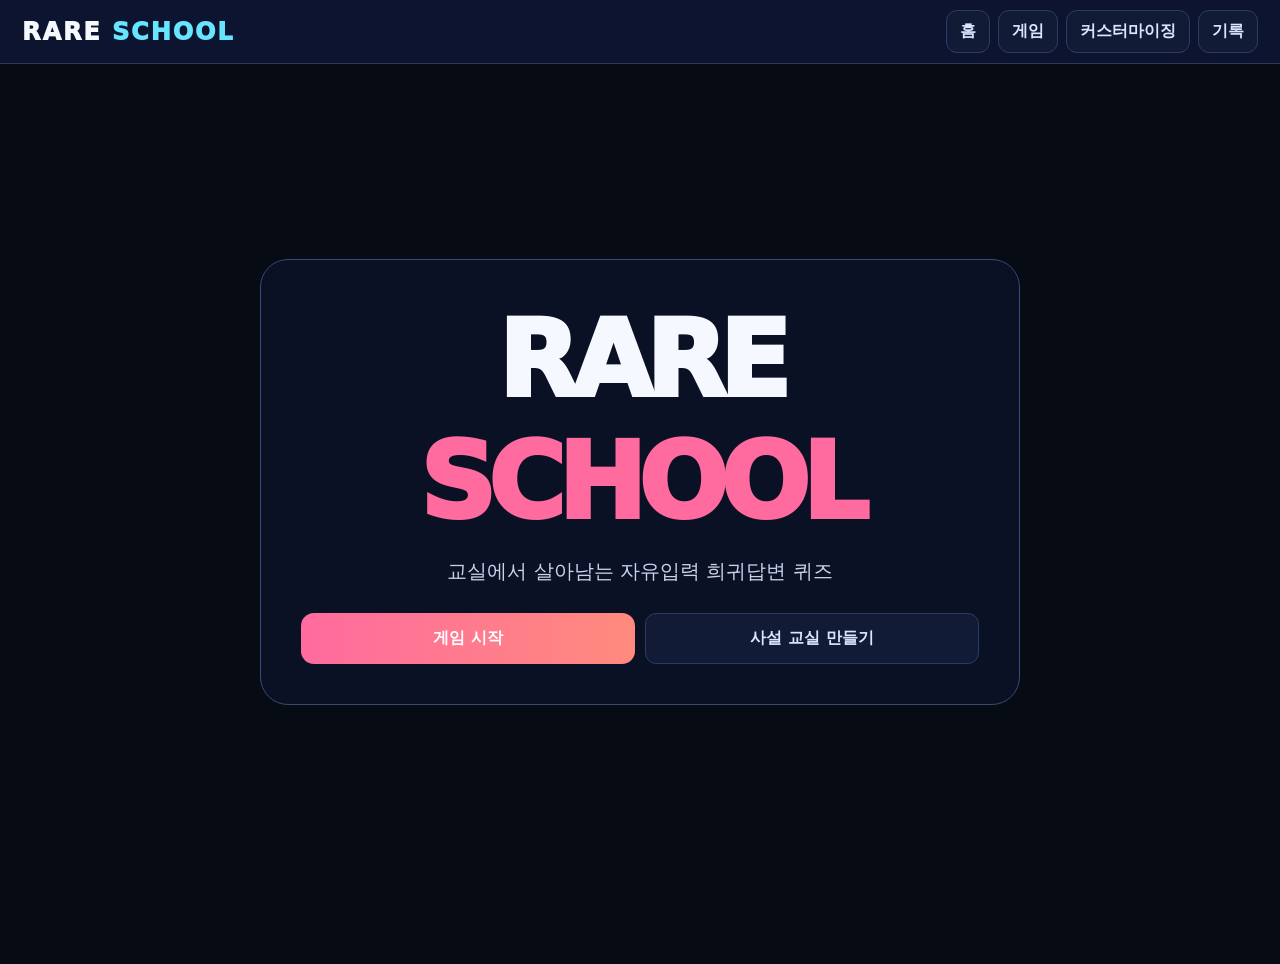
==== commit c95e8864: "Implement high-quality pixel classroom game scene and 1x6 turn gameplay" ====
--- a/index.html
+++ b/index.html
@@ -1,94 +1 @@
-<!doctype html>
-<html lang="ko">
-<head>
-<meta charset="utf-8">
-<meta name="viewport" content="width=device-width,initial-scale=1,viewport-fit=cover">
-<meta name="theme-color" content="#11172d">
-<title>RARE SCHOOL</title>
-<style>
-:root{--class-bg:url("[data-uri]");
-  --ink:#f7f5ff;--muted:#9ea7c7;--panel:#11172ddd;--panel2:#171f3ddd;--line:#4e5688;
-  --violet:#8d77ff;--pink:#ff70ae;--cyan:#62ddff;--gold:#ffd45d;--red:#ff5e70;--green:#68e39b;
-  --shadow:0 18px 50px #03050d99;
-}
-*{box-sizing:border-box}html,body{margin:0;min-height:100%;background:#080b17;color:var(--ink);font-family:Inter,system-ui,-apple-system,"Segoe UI",sans-serif}
-button,input{font:inherit}button{cursor:pointer}
-#app{min-height:100vh;background:radial-gradient(circle at 50% 0,#202b58 0,#0a0e1d 55%,#050711 100%);}
-.topbar{height:74px;display:flex;align-items:center;gap:28px;padding:0 26px;background:#0a0e1ef5;border-bottom:1px solid #303866;position:sticky;top:0;z-index:50}
-.brand{font-size:28px;font-weight:1000;letter-spacing:.06em;color:white;text-shadow:2px 2px #7e4cff}
-.brand span{color:var(--gold)}.nav{display:flex;height:100%;gap:6px;align-items:stretch}.nav button{background:transparent;border:0;color:#aab2d2;padding:0 24px;font-weight:900;border-bottom:3px solid transparent}
-.nav button.active{color:white;background:#151b34;border-bottom-color:var(--pink);box-shadow:inset 0 -18px 30px #ff70ae12}
-.profile{margin-left:auto;display:flex;gap:12px;align-items:center;color:#d8def3}.avatarDot{width:38px;height:38px;border-radius:50%;background:#eee;border:3px solid #6fdcff;box-shadow:0 0 0 3px #1a2244}
-.screen{display:none}.screen.on{display:block}
-.btn{border:1px solid #596399;border-radius:10px;background:linear-gradient(#222a50,#151b36);color:white;padding:14px 18px;font-weight:1000;letter-spacing:.05em;box-shadow:var(--shadow)}
-.btn.primary{background:linear-gradient(135deg,#ff71af,#b379ff);border-color:#ff90bf;color:#fff}
-.btn.cyan{background:linear-gradient(135deg,#53d8ff,#6595ff);border-color:#83e8ff;color:#07101c}
-.pxPanel{background:linear-gradient(180deg,#151d39ee,#0d1328ee);border:2px solid #414a7c;box-shadow:inset 0 0 0 2px #15182e,var(--shadow);border-radius:8px}
-.homeWrap{min-height:calc(100vh - 74px);display:grid;place-items:center;background:linear-gradient(#0b102099,#0b1020cc),var(--class-bg) center/cover no-repeat;}
-.homeCard{width:min(900px,92vw);padding:34px;text-align:center}
-.heroLogo{font-size:clamp(58px,10vw,118px);font-weight:1000;letter-spacing:-.06em;text-shadow:5px 5px #6c3d8e}
-.heroLogo b{color:var(--gold)}.heroSub{font-size:20px;color:#c9d0e8;margin:12px 0 28px}
-.heroActions{display:grid;grid-template-columns:1fr 1fr;gap:12px;width:min(620px,100%);margin:auto}
-.homeModes{display:grid;grid-template-columns:repeat(4,1fr);gap:12px;margin-top:20px;text-align:left}
-.modeCard{padding:18px;border:1px solid #46507d;background:#0f1730d9;border-radius:8px}.modeCard b{display:block;font-size:17px;margin-bottom:5px}.modeCard span{font-size:12px;color:var(--muted)}
-.matchWrap{min-height:calc(100vh - 74px);padding:28px;background:linear-gradient(#11152baa,#11152bbb),var(--class-bg) center/cover fixed no-repeat}
-.matchGrid{display:grid;grid-template-columns:320px 1fr 360px;gap:20px;max-width:1450px;margin:auto}
-.col{padding:18px}.sectionTitle{font-size:13px;letter-spacing:.16em;color:#c8cfee;margin:0 0 14px}
-.nameInput{width:100%;background:#0a1024;border:1px solid #4b5684;color:white;padding:14px;border-radius:5px}
-.avatarPreview{height:420px;display:grid;place-items:center;position:relative;overflow:hidden;background:radial-gradient(circle,#334175 0,#131a35 45%,#0b1022 100%)}
-.avatarPreview img{width:280px;filter:drop-shadow(0 22px 20px #0008)}.avatarPreview:after{content:"기본 학생 · NO ITEM";position:absolute;bottom:16px;background:#0a1025cc;border:1px solid #4c5783;padding:8px 12px;border-radius:6px;font-size:12px;color:#cdd6f0}
-.modeChoices{display:grid;grid-template-columns:repeat(4,1fr);gap:8px;margin:14px 0}.modeChoices button{padding:11px 6px;background:#11182e;color:#c7cde2;border:1px solid #394368;border-radius:5px;font-weight:900}.modeChoices button.active{border-color:#6ee4ff;color:#70e5ff;background:#172b40}
-.roomList{display:grid;gap:8px}.roomRow{display:grid;grid-template-columns:70px 1fr auto;align-items:center;gap:10px;padding:14px;border-bottom:1px solid #2b3357}.roomCode{font-size:20px;color:#64e3ff;font-weight:1000;letter-spacing:.08em}.roomRow small{display:block;color:#858fad;margin-top:3px}.join{color:#ff79ae;font-weight:1000}.quickBtns{display:grid;grid-template-columns:1fr 1fr;gap:10px;margin-top:12px}
-.lobbyWrap{padding:20px;min-height:calc(100vh - 74px);background:#090d1b}
-.lobbyStage{max-width:1500px;margin:auto;position:relative;aspect-ratio:16/9;background:var(--class-bg) center/cover no-repeat;border:2px solid #4d5682;box-shadow:var(--shadow);overflow:hidden}
-.lobbyStage:after{content:"";position:absolute;inset:0;background:linear-gradient(180deg,#10162a66,#10162a00 35%,#0a0d1a44)}
-.lobbyBoard{position:absolute;left:38%;top:28%;width:33%;text-align:center;z-index:3;color:white;text-shadow:0 2px #172519}
-.lobbyBoard h2{font-size:clamp(22px,3vw,40px);margin:4px 0}.lobbyBoard p{margin:0;color:#d7f1dc}
-.lobbySeats{position:absolute;z-index:4;left:3%;right:3%;bottom:7%;display:grid;grid-template-columns:repeat(6,1fr);align-items:end;gap:2px}
-.lobbySeat{text-align:center;position:relative}.lobbySeat img{width:min(170px,100%);filter:drop-shadow(0 12px 10px #0007)}.lobbySeat .plate{margin:-8px auto 0;width:90%;background:#11172eea;border:1px solid #4d5684;padding:6px;font-weight:900;font-size:12px}
-.lobbyInfo{position:absolute;top:16px;left:16px;z-index:6;display:flex;gap:10px}.tag{background:#11172eea;border:1px solid #515b88;padding:10px 14px;border-radius:5px;font-weight:900}
-.lobbyRight{position:absolute;right:16px;top:16px;bottom:16px;width:260px;z-index:6;padding:14px;background:#0c1125e8;border:1px solid #4a547f}
-.chatline{padding:9px 0;border-bottom:1px solid #282f50;font-size:12px;color:#b7c0dd}
-.lobbyStart{position:absolute;left:50%;transform:translateX(-50%);bottom:16px;z-index:7}
-.gameWrap{background:#070a14;padding:10px;min-height:calc(100vh - 74px)}
-.gameFrame{position:relative;max-width:1536px;margin:auto;aspect-ratio:16/10;background:var(--class-bg) center/cover no-repeat;border:2px solid #404b7c;overflow:hidden;box-shadow:0 0 0 2px #0b1022,0 30px 70px #000c}
-.gameFrame:before{content:"";position:absolute;inset:0;background:linear-gradient(180deg,#0a0d1a33,#0a0d1a00 68%,#080b18cc 100%);z-index:1;pointer-events:none}
-.hudTop{position:absolute;z-index:10;left:10px;right:10px;top:10px;display:grid;grid-template-columns:1.2fr 1fr 1fr 1fr 1fr;gap:8px}
-.hudBox{background:#10172de8;border:1px solid #59658f;padding:10px 12px;text-align:center;font-weight:900;box-shadow:inset 0 0 0 1px #202846}.hudBox b{color:var(--gold)}
-.questionBox{position:absolute;z-index:9;left:46%;top:25%;width:36%;transform:translateX(-50%);text-align:center;color:#fff;text-shadow:0 3px #203327}
-.questionCat{display:inline-block;border:1px solid #d6e7d4;padding:5px 18px;background:#244836b8;font-size:12px;letter-spacing:.12em}
-.questionText{font-size:clamp(24px,3.3vw,50px);font-weight:1000;line-height:1.18;margin-top:10px}
-.teacherHeat{position:absolute;z-index:5;left:35%;top:34%;width:13%;aspect-ratio:1;border-radius:50%;background:radial-gradient(circle,#ff4c4c88 0,#ff4c4c00 70%);opacity:0;transition:.15s;pointer-events:none}
-.teacherBubble{position:absolute;z-index:11;left:21%;top:26%;background:#171d3be8;border:2px solid #7681af;padding:10px 15px;border-radius:12px;font-weight:1000;min-width:150px;text-align:center}
-.teacherBubble:after{content:"";position:absolute;left:70%;bottom:-14px;border:7px solid transparent;border-top-color:#7681af}
-.studentsRow{position:absolute;z-index:8;left:3%;right:18%;bottom:13%;display:grid;grid-template-columns:repeat(6,1fr);gap:0;align-items:end}
-.studentSlot{position:relative;text-align:center;transition:.18s;min-width:0}.studentSlot img{width:min(185px,100%);filter:drop-shadow(0 12px 8px #0009);transition:.15s}
-.studentSlot.active img{transform:translateY(-8px);filter:drop-shadow(0 0 10px #ffd35c) drop-shadow(0 12px 8px #0009)}.studentSlot.dead{filter:grayscale(1);opacity:.42}
-.studentSlot .hotFace{position:absolute;left:50%;top:17%;transform:translateX(-50%);width:38%;aspect-ratio:1;border-radius:50%;background:radial-gradient(circle,#ff3f4f99 0,#ff3f4f00 72%);opacity:0;transition:.12s;pointer-events:none}
-.studentSlot.active.warn .hotFace{opacity:.45}.studentSlot.active.panic .hotFace{opacity:.88}
-.turnArrow{position:absolute;left:50%;top:-18px;transform:translateX(-50%);color:#ffd34e;font-size:34px;font-weight:1000;text-shadow:0 2px #6f4b00;animation:bob .6s infinite alternate}@keyframes bob{to{transform:translate(-50%,-7px)}}
-.namePlate{width:86%;margin:-14px auto 0;background:#12182fe8;border:1px solid #56618e;padding:6px 4px;font-weight:1000;font-size:12px;position:relative;z-index:2}.namePlate .life{display:block;color:#ff7eae;margin-top:2px}
-.pointer{position:absolute;z-index:7;left:41%;top:45%;height:6px;background:linear-gradient(90deg,#f4bc56,#ff6e65);border-radius:999px;transform-origin:left center;box-shadow:0 0 8px #ffb23b88}
-.sidePanel{position:absolute;z-index:12;right:8px;top:82px;bottom:82px;width:245px;background:#0b1126e8;border:1px solid #4e5885;padding:12px;overflow:hidden}.sidePanel h3{font-size:13px;letter-spacing:.1em;margin:0 0 8px}
-.logItem{padding:8px 0;border-bottom:1px solid #293253;font-size:12px}.logItem b{color:#dce5ff}.rarity{font-weight:1000;margin-left:4px}.COMMON{color:#eee}.UNCOMMON{color:#78eea0}.RARE{color:#6ab7ff}.EPIC{color:#cd85ff}.UNIQUE,.ONE{color:#ffd65e}
-.bottomHud{position:absolute;z-index:14;left:18px;right:270px;bottom:10px;display:grid;grid-template-columns:300px 120px 1fr 140px;gap:10px;align-items:center}
-.gaugeBox{background:#10162ce8;border:1px solid #515b86;padding:9px 12px}.gaugeBar{height:10px;background:#080c19;border-radius:99px;overflow:hidden;margin-top:6px}.gaugeFill{height:100%;background:linear-gradient(90deg,#ffd14f,#ff78b3);width:0}
-.timerRing{width:110px;aspect-ratio:1;border-radius:50%;display:grid;place-items:center;font-size:32px;font-weight:1000;background:conic-gradient(#5ee7ff var(--p,100%),#18203c 0);position:relative}.timerRing:after{content:"";position:absolute;inset:8px;border-radius:50%;background:#11172d}.timerRing span{z-index:2}
-.answerForm{display:grid;grid-template-columns:1fr 120px;gap:8px}.answerForm input{background:#11172df2;border:1px solid #59648f;color:white;padding:14px;border-radius:6px;font-size:17px}.answerForm button{border:1px solid #ff9bc7;background:linear-gradient(#ff7fb6,#e75e9d);color:white;border-radius:6px;font-weight:1000}
-.feedback{position:absolute;z-index:15;left:50%;bottom:12.5%;transform:translateX(-50%);background:#11172ee8;border:1px solid #58638d;padding:7px 14px;border-radius:6px;font-weight:1000;pointer-events:none;min-width:280px;text-align:center}
-.timeoutFlash{position:absolute;inset:0;background:#ff284233;z-index:18;opacity:0;pointer-events:none}.timeoutFlash.show{animation:flash .55s ease}@keyframes flash{0%,100%{opacity:0}30%{opacity:1}}
-.shake{animation:shake .35s linear}@keyframes shake{0%,100%{transform:translateX(0)}25%{transform:translateX(-6px)}75%{transform:translateX(6px)}}
-@media(max-width:1100px){.matchGrid{grid-template-columns:1fr}.roomList{max-height:320px;overflow:auto}.sidePanel{display:none}.studentsRow{right:3%}.bottomHud{right:18px}}
-@media(max-width:760px){.nav button{padding:0 8px;font-size:11px}.profile{display:none}.homeModes{grid-template-columns:1fr 1fr}.heroActions{grid-template-columns:1fr}.studentsRow{left:1%;right:1%;bottom:19%}.studentSlot img{width:120px}.namePlate{font-size:9px}.hudTop{grid-template-columns:1fr 1fr;top:4px}.hudBox:nth-child(n+3){display:none}.questionBox{left:57%;top:28%;width:48%}.teacherBubble{left:5%;top:31%;font-size:11px;min-width:105px}.bottomHud{grid-template-columns:1fr 90px;left:8px;right:8px}.gaugeBox{display:none}.answerForm{grid-column:1/3}.feedback{bottom:18%;font-size:11px}}
-</style>
-</head>
-<body>
-<div id="app">
-  <div class="topbar"><div class="brand">RARE <span>SCHOOL</span></div><div class="nav"><button id="navHome" class="active" onclick="showHome()">⌂ 홈</button><button id="navGame" onclick="showMatch()">▣ 게임</button><button onclick="alert('커스터마이징은 다음 아트 에셋 단계에서 연결됩니다.')">♙ 커스터마이즈</button><button onclick="alert('기록 시스템은 멀티플레이 서버 연결 단계에서 확장됩니다.')">▥ 기록</button><button onclick="alert('랭킹은 실제 유저 데이터가 쌓인 뒤 활성화됩니다.')">♛ 랭킹</button></div><div class="profile"><div class="avatarDot"></div><div><b>학생0716</b><br><small style="color:#8d96b7">Lv. 1 · 기본 학생</small></div></div></div>
-  <section id="home" class="screen on homeWrap"><div class="homeCard pxPanel"><div class="heroLogo">RARE <b>SCHOOL</b></div><div class="heroSub">남들이 생각하지 못한 답을 찾아라 · 교실 생존 퀴즈</div><div class="heroActions"><button class="btn primary" onclick="showMatch()">▶ 게임 시작</button><button class="btn" onclick="showLobby()">친구 교실 만들기</button></div><div class="homeModes"><div class="modeCard"><b>생존전</b><span>6명이 돌아가며 답한다. 시간초과 시 라이프 감소.</span></div><div class="modeCard"><b>희귀도</b><span>COMMON부터 UNIQUE까지. 희귀할수록 게이지가 많이 찬다.</span></div><div class="modeCard"><b>사설 교실</b><span>친구 초대 링크로 같은 교실에 들어오는 구조.</span></div><div class="modeCard"><b>커스터마이즈</b><span>학생·책상·차량·비행기 등 꾸미기 확장 예정.</span></div></div></div></section>
-  <section id="match" class="screen matchWrap"><div class="matchGrid"><div class="pxPanel col"><h3 class="sectionTitle">WHO'S PLAYING</h3><input class="nameInput" value="학생0716"><div style="margin-top:12px;color:#a9b1d1;font-size:12px">기본 캐릭터</div><div class="modeChoices"><button class="active">BASIC</button><button>LOCKED</button><button>LOCKED</button><button>LOCKED</button></div><div style="margin-top:18px"><h3 class="sectionTitle">PLAY NOW</h3><div class="modeChoices"><button>1V1</button><button>3명</button><button class="active">4–6</button><button>8–10</button></div><div class="quickBtns"><button class="btn">RATED</button><button class="btn cyan" onclick="showLobby()">QUICK PLAY</button></div></div></div><div class="pxPanel avatarPreview"><img id="previewAvatar" alt="기본 학생"></div><div class="pxPanel col"><h3 class="sectionTitle">PUBLIC CLASSROOMS</h3><div class="roomList" id="publicRooms"></div><button class="btn primary" style="width:100%;margin-top:14px" onclick="showLobby()">HOST A CLASSROOM</button></div></div></section>
-  <section id="lobby" class="screen lobbyWrap"><div class="lobbyStage"><div class="lobbyInfo"><div class="tag">UNRATED 4–6</div><div class="tag">ROOM QVFW</div><div class="tag" id="readyCount">READY 6/6</div></div><div class="lobbyBoard"><small style="letter-spacing:.15em;color:#d8f1de">교실 대기실</small><h2>잠시 후 수업을 시작합니다</h2><p>모든 학생이 준비되면 자동 시작</p></div><div class="lobbySeats" id="lobbySeats"></div><div class="lobbyRight"><h3 class="sectionTitle">CLASS CHAT</h3><div class="chatline">민준: 안녕하세요</div><div class="chatline">서연: 준비 완료!</div><div class="chatline">지후 joined</div><div class="chatline">다연 joined</div><div class="chatline">승현 joined</div></div><button class="btn primary lobbyStart" onclick="startGame()">수업 시작</button></div></section>
-  <section id="game" class="screen gameWrap"><div id="gameFrame" class="gameFrame"><div class="hudTop"><div class="hudBox">사설 교실 :: <b>QVFW</b></div><div class="hudBox">🏆 생존전 <b>(6인)</b></div><div class="hudBox">라운드 <b id="roundNum">1 / 7</b></div><div class="hudBox">라이프 <b id="topLives">❤️❤️</b></div><div class="hudBox">남은 인원 <b id="aliveNum">6 / 6</b></div></div><div class="teacherBubble" id="teacherBubble">첫 번째 학생, 시작!</div><div id="teacherHeat" class="teacherHeat"></div><div id="pointer" class="pointer"></div><div class="questionBox"><div class="questionCat" id="qCat">카테고리 1 · K-POP</div><div class="questionText" id="qText">한국 아이돌 그룹을 말하세요!</div></div><div class="studentsRow" id="studentsRow"></div><div class="sidePanel"><h3>CLASS LOG</h3><div id="logList"></div><h3 style="margin-top:18px">학생 상태</h3><div id="statusList"></div></div><div id="feedback" class="feedback">칠판을 보고 답을 입력하세요</div><div class="bottomHud"><div class="gaugeBox"><b>⭐ 게이지 <span id="gaugeText">0 / 100</span></b><div class="gaugeBar"><div id="gaugeFill" class="gaugeFill"></div></div></div><div id="timerRing" class="timerRing" style="--p:100%"><span id="timerText">10.0</span></div><form id="answerForm" class="answerForm"><input id="answerInput" autocomplete="off" placeholder="답을 입력하세요..."><button>➤ 제출</button></form><button class="btn" onclick="showHome()">나가기</button></div><div id="timeoutFlash" class="timeoutFlash"></div></div></section>
-</div>
-<script>
-const STUDENT = "[data-uri]<!doctype html><html lang="ko"><head><meta charset="utf-8"><meta name="viewport" content="width=device-width,initial-scale=1,viewport-fit=cover"><meta name="theme-color" content="#0b1020"><title>RARE SCHOOL</title><style>:root{--scene:url([data-uri][...truncated for brevity in this content]...);--bg:#080d18;--p:#10182c;--line:#2a3b61;--t:#f6f8ff;--m:#92a3c8;--pink:#ff6b9f;--cyan:#67e5ff;--gold:#ffd76a;--green:#6cf0ae}*{box-sizing:border-box}html,body{margin:0;min-height:100%;background:#070b14;color:var(--t);font-family:Inter,system-ui,-apple-system,"Segoe UI",sans-serif}button,input{font:inherit}button{cursor:pointer}.screen{display:none;min-height:100vh}.on{display:block}.top{height:64px;background:#0d1430;border-bottom:1px solid #2a3860;display:flex;align-items:center;justify-content:space-between;padding:0 22px}.brand{font-weight:1000;font-size:24px;letter-spacing:.08em}.brand span{color:var(--cyan)}.nav{display:flex;gap:8px}.nav button,.sec{background:#121b35;border:1px solid #2a3c66;color:#dce5ff;border-radius:11px;padding:10px 13px;font-weight:800}.hero{min-height:calc(100vh - 64px);display:grid;place-items:center;background:linear-gradient(#060a14aa,#060a14dd),var(--scene) center/cover no-repeat;padding:26px}.heroCard{width:min(760px,96vw);background:#0b1227e8;border:1px solid #3b4b75;border-radius:28px;padding:40px;text-align:center;backdrop-filter:blur(8px)}.title{font-size:clamp(58px,10vw,105px);font-weight:1000;letter-spacing:-.07em}.title em{font-style:normal;color:var(--pink)}.tag{font-size:20px;color:#c7d2ec;margin:14px 0 28px}.btns{display:grid;grid-template-columns:1fr 1fr;gap:10px}.pri{border:0;border-radius:13px;padding:15px;background:linear-gradient(90deg,var(--pink),#ff8a7d);color:#fff;font-weight:1000}.match{min-height:calc(100vh - 64px);padding:20px;display:grid;grid-template-columns:300px 1fr 330px;gap:14px;background:linear-gradient(#081020dd,#081020dd),var(--scene) center/cover fixed no-repeat}.panel{background:#0d162bd9;border:1px solid #33466e;border-radius:18px;padding:17px;backdrop-filter:blur(6px)}.panel h3{margin:0 0 13px;font-size:12px;letter-spacing:.13em;color:#bdc9e4}.field label{font-size:10px;color:#8496be;font-weight:900}.field input{width:100%;margin-top:6px;background:#080e1e;border:1px solid #304267;border-radius:10px;padding:12px;color:#fff}.avatar{height:250px;margin:15px 0;border:1px solid #32476f;border-radius:16px;display:grid;place-items:center;background:#121a35aa}.head{width:110px;height:110px;border-radius:32px;background:radial-gradient(circle at 50% 35%,#efd0b3 0 58%,#1b2440 59% 100%);border:3px solid #5a6d99;position:relative}.head:before{content:'••';position:absolute;left:31px;top:35px;color:#222;font-size:22px;letter-spacing:16px}.head:after{content:'';position:absolute;left:42px;top:67px;width:26px;height:10px;border:4px solid #2b2530;border-top:0;border-radius:0 0 18px 18px}.modes{display:grid;grid-template-columns:repeat(4,1fr);gap:7px}.modes button{padding:10px 3px;border:1px solid #34476d;background:#101a34;color:#b8c5e5;border-radius:9px;font-weight:900}.modes .sel{border-color:var(--cyan);color:#fff}.wide{width:100%;margin-top:9px}.lobby{text-align:center;display:grid;place-items:center}.lobbyCard{width:min(760px,100%);padding:22px;background:#0d162bd9;border:1px solid #33466e;border-radius:22px}.students{display:grid;grid-template-columns:repeat(6,1fr);gap:8px;margin:20px 0}.mini{padding:10px 3px;background:#0b1329;border:1px solid #32466d;border-radius:12px;font-size:11px}.mini i{display:block;width:42px;height:42px;margin:auto;border-radius:14px;background:radial-gradient(circle at 50% 35%,#efd0b3 0 58%,#1b2440 59%)}.rooms{display:grid;gap:7px}.room{display:grid;grid-template-columns:65px 1fr 60px;gap:8px;align-items:center;padding:11px;border:1px solid #283c64;border-radius:10px;background:#0a1226;font-size:12px}.room b:first-child{color:var(--cyan)}.join{border:0;background:none;color:var(--pink);font-weight:1000}.game{padding:12px;background:#070c17}.grid{display:grid;grid-template-columns:minmax(0,1fr) 300px;gap:10px;max-width:1560px;margin:auto}.card{border:1px solid #354970;border-radius:16px;overflow:hidden;background:#0a1122}.scene{position:relative;width:100%;aspect-ratio:768/422;background:var(--scene) 0 0/100% 100% no-repeat;image-rendering:auto}.board{position:absolute;left:39%;top:14%;width:50%;height:36%;background:#143d35f3;border:3px solid #745438;border-radius:9px;display:flex;align-items:center;justify-content:center;text-align:center;padding:5%;z-index:4}.cat{position:absolute;top:8%;font-size:clamp(8px,1vw,14px);letter-spacing:.12em}.q{font-size:clamp(18px,3vw,42px);font-weight:1000;line-height:1.25}.bubble{position:absolute;left:25.7%;top:13.5%;width:15.8%;padding:10px;background:#172448;border:2px solid #b7c7f0;border-radius:13px;text-align:center;font-weight:900;z-index:8}.bubble b{color:var(--gold)}.teacherHeat{position:absolute;left:25.5%;top:27%;width:17%;height:28%;border-radius:50%;opacity:0;z-index:6;background:radial-gradient(circle,#ff4c4c55,transparent 70%)}.teacherHeat.hot{opacity:.8;animation:pulse .45s infinite alternate}.teacherHeat.angry{opacity:1;animation:shake .08s 8,pulse .3s infinite alternate}.seat{position:absolute;top:56%;height:37%;width:13.3%;border:3px solid transparent;border-radius:12px;z-index:7}.seat.active{border-color:#ffe16a;box-shadow:0 0 0 3px #ff9b3977,0 0 26px #ffb33fbb,inset 0 0 24px #ffd86a32}.seat.dead{background:#04071188;filter:grayscale(1)}.face{position:absolute;inset:0 0 45% 0;opacity:0;background:radial-gradient(circle at 50% 35%,#ff455655 0 18%,transparent 58%)}.active .face.warn{opacity:.55}.active .face.hot{opacity:1;animation:pulse .4s infinite alternate}.sweat{position:absolute;top:3%;right:10%;font-size:clamp(13px,2vw,26px);opacity:0}.active .sweat.show{opacity:1}.arrow{position:absolute;top:-14%;left:50%;transform:translateX(-50%);font-size:clamp(22px,3vw,48px);color:#ffd34c;opacity:0;text-shadow:0 0 12px #ffd34c}.active .arrow{opacity:1;animation:bob .5s infinite alternate}.name{position:absolute;left:3%;right:3%;bottom:2%;padding:5px;background:#111936ee;border:1px solid #485b88;border-radius:7px;text-align:center;font-size:clamp(8px,1vw,12px);font-weight:900}.life{display:block;color:#ff789f;margin-top:2px}.splash{position:absolute;left:50%;top:43%;transform:translate(-50%,-50%);padding:13px 20px;min-width:220px;background:#0a1025ee;border:2px solid #4a5f92;border-radius:14px;text-align:center;z-index:15;opacity:0}.splash.show{animation:splash 1s ease}.splash strong{display:block;font-size:clamp(20px,3vw,40px)}.dock{display:grid;grid-template-columns:110px 1fr 105px;gap:10px;padding:12px;background:#0a1122;border-top:1px solid #2f4168;align-items:center}.timer{width:95px;height:95px;border-radius:50%;display:grid;place-items:center;background:conic-gradient(var(--cyan) var(--pct),#182444 0);position:relative}.timer:before{content:'';position:absolute;inset:9px;border-radius:50%;background:#101a33}.timer b{z-index:1;font-size:27px}.ans{background:#0d1730;border:1px solid #3b4f79;border-radius:12px;color:#fff;padding:15px;font-size:17px}.submit{border:0;border-radius:12px;padding:15px;background:linear-gradient(90deg,#f95d92,#ff846e);color:#fff;font-weight:1000}.gaugeBox{position:absolute;left:1%;bottom:2%;width:20%;padding:7px;background:#101831dd;border:1px solid #334a73;border-radius:9px;z-index:12;font-size:9px}.gauge{height:7px;background:#080e1d;border-radius:99px;overflow:hidden;margin-top:4px}.fill{height:100%;background:linear-gradient(90deg,#ffd34e,#ff7e5e);width:0}.side{display:grid;gap:10px;align-content:start}.box{background:#0d162b;border:1px solid #33476f;border-radius:14px;padding:14px}.box h3{margin:0 0 10px;font-size:11px;letter-spacing:.13em}.log{display:grid;gap:7px;max-height:310px;overflow:auto}.logItem{padding:9px;border:1px solid #293d64;background:#0a1225;border-radius:9px;font-size:11px}.plist{display:grid;gap:5px}.prow{display:grid;grid-template-columns:22px 1fr auto;gap:7px;padding:7px;border:1px solid #26395f;border-radius:8px;font-size:11px}.prow.current{border-color:#ffda56}.prow.dead{opacity:.4}.rar{font-weight:1000}.COMMON{color:#eee}.UNCOMMON{color:var(--green)}.RARE{color:#6fb6ff}.EPIC{color:#d58dff}.UNIQUE,.ONE{color:var(--gold)}.result{position:fixed;inset:0;background:#050815dd;display:none;place-items:center;z-index:50}.result.show{display:grid}.resultBox{width:min(500px,92vw);background:#10182f;border:1px solid #43557d;border-radius:22px;padding:30px;text-align:center}@keyframes pulse{from{filter:saturate(1)}to{filter:saturate(1.8)}}@keyframes bob{from{transform:translate(-50%,0)}to{transform:translate(-50%,-6px)}}@keyframes shake{0%,100%{transform:translate(0)}25%{transform:translate(-4px,2px)}50%{transform:translate(4px,-2px)}75%{transform:translate(-2px,-2px)}}@keyframes splash{0%{opacity:0;transform:translate(-50%,-50%) scale(.8)}20%,75%{opacity:1;transform:translate(-50%,-50%) scale(1)}100%{opacity:0}}@media(max-width:1050px){.match,.grid{grid-template-columns:1fr}.side{grid-template-columns:1fr 1fr}}@media(max-width:700px){.nav{display:none}.btns{grid-template-columns:1fr}.students{grid-template-columns:repeat(3,1fr)}.dock{grid-template-columns:75px 1fr 80px;padding:7px}.timer{width:66px;height:66px}.timer:before{inset:6px}.timer b{font-size:20px}.ans,.submit{padding:11px;font-size:13px}.side{grid-template-columns:1fr}}</style></head><body><header class="top"><div class="brand">RARE <span>SCHOOL</span></div><div class="nav"><button onclick="show('home')">홈</button><button onclick="show('match')">게임</button><button>커스터마이징</button><button>기록</button></div></header><section id="home" class="screen on"><div class="hero"><div class="heroCard"><div class="title">RARE <em>SCHOOL</em></div><div class="tag">교실에서 살아남는 자유입력 희귀답변 퀴즈</div><div class="btns"><button class="pri" onclick="show('match')">게임 시작</button><button class="sec" onclick="openRoom()">사설 교실 만들기</button></div></div></div></section><section id="match" class="screen"><div class="match"><aside class="panel"><h3>WHO'S PLAYING</h3><div class="field"><label>YOUR NAME</label><input id="nick" value="학생0716" maxlength="12"></div><div class="avatar"><div><div class="head"></div><p style="text-align:center;font-weight:900">기본 빡빡이 학생</p></div></div><div class="modes"><button>1V1</button><button>3</button><button class="sel">4-6</button><button>8-10</button></div><button class="pri wide" onclick="openRoom()">빠른 대전</button><button class="sec wide" onclick="openRoom()">방 만들기</button></aside><main class="lobby"><div class="lobbyCard"><small>CLASSROOM LOBBY</small><h1>3학년 2반</h1><div id="students" class="students"></div><button class="pri wide" onclick="startGame()">수업 시작</button></div></main><aside class="panel"><h3>PUBLIC CLASSROOMS</h3><div class="rooms"><div class="room"><b>3A2F</b><span>4/6 · 대기 중</span><button class="join" onclick="openRoom()">JOIN</button></div><div class="room"><b>H7KQ</b><span>5/6 · 대기 중</span><button class="join" onclick="openRoom()">JOIN</button></div><div class="room"><b>B112</b><span>6/6 · 진행 중</span><b>FULL</b></div><div class="room"><b>QVF7</b><span>3/6 · 대기 중</span><button class="join" onclick="openRoom()">JOIN</button></div></div></aside></div></section><section id="game" class="screen"><div class="game"><div class="grid"><main class="card"><div class="scene"><div class="board"><div id="cat" class="cat"></div><div id="question" class="q"></div></div><div id="bubble" class="bubble"></div><div id="teacherHeat" class="teacherHeat"></div><div class="gaugeBox"><div>⚡ 게이지 <span id="gaugeText" style="float:right">0 / 100</span></div><div class="gauge"><div id="gaugeFill" class="fill"></div></div></div><div id="splash" class="splash"><strong id="spA"></strong><span id="spR" class="rar"></span></div><div id="seatLayer"></div></div><form id="form" class="dock"><div id="timer" class="timer" style="--pct:100%"><b id="time">10.0</b></div><input id="answer" class="ans" autocomplete="off" placeholder="답을 입력하세요..."><button class="submit">제출</button></form></main><aside class="side"><div class="box"><h3>CLASS LOG</h3><div id="log" class="log"></div></div><div class="box"><h3>학생 상태</h3><div id="plist" class="plist"></div></div><div class="box"><h3>규칙</h3><div style="font-size:11px;color:var(--m);line-height:1.7">10초 안에 유효한 답을 입력.<br>오답·중복은 시간 계속.<br>시간 초과 시 ❤️ -1.<br>희귀답변은 게이지 증가.<br>마지막 2명은 FINAL DUEL.</div></div></aside></div></div></section><div id="result" class="result"><div class="resultBox"><div style="font-size:54px">🏆</div><h1 id="winner"></h1><p>마지막까지 살아남은 학생</p><button class="pri" onclick="restart()">다시 교실로</button></div></div><script>const Q=[{c:'카테고리 1 · K-POP',q:'한국 아이돌 그룹을 말하세요!',a:[['방탄소년단',['방탄소년단','방탄','bts'],'COMMON'],['블랙핑크',['블랙핑크','blackpink'],'COMMON'],['에스파',['에스파','aespa'],'COMMON'],['뉴진스',['뉴진스','newjeans'],'COMMON'],['세븐틴',['세븐틴','seventeen'],'UNCOMMON'],['아이브',['아이브','ive'],'UNCOMMON'],['트와이스',['트와이스','twice'],'UNCOMMON'],['샤이니',['샤이니','shinee'],'RARE'],['비투비',['비투비','btob'],'RARE'],['틴탑',['틴탑','teentop'],'EPIC'],['나인뮤지스',['나인뮤지스','9muses'],'EPIC'],['크나큰',['크나큰','knk'],'UNIQUE']]},{c:'카테고리 2 · FOOD',q:'한국 라면 제품을 말하세요!',a:[['신라면',['신라면'],'COMMON'],['짜파게티',['짜파게티'],'COMMON'],['진라면',['진라면'],'COMMON'],['너구리',['너구리'],'UNCOMMON'],['팔도비빔면',['팔도비빔면','비빔면'],'UNCOMMON'],['꼬꼬면',['꼬꼬면'],'RARE'],['참깨라면',['참깨라면'],'RARE'],['오징어짬뽕',['오징어짬뽕'],'EPIC'],['감자면',['감자면'],'EPIC'],['무파마',['무파마','무파마탕면'],'UNIQUE']]},{c:'카테고리 3 · WORLD',q:'나라 이름을 하나 말하세요!',a:[['대한민국',['대한민국','한국','korea'],'COMMON'],['미국',['미국','usa','america'],'COMMON'],['일본',['일본','japan'],'COMMON'],['중국',['중국','china'],'COMMON'],['필리핀',['필리핀','philippines'],'UNCOMMON'],['베트남',['베트남','vietnam'],'UNCOMMON'],['몽골',['몽골','mongolia'],'RARE'],['네팔',['네팔','nepal'],'RARE'],['부탄',['부탄','bhutan'],'EPIC'],['몰도바',['몰도바','moldova'],'EPIC'],['투발루',['투발루','tuvalu'],'UNIQUE']]}],PTS={COMMON:5,UNCOMMON:10,RARE:15,EPIC:20,UNIQUE:25},XS=[8.3,24.6,40.7,56.8,73.1,89.3];let ps=[],turn=2,qi=0,used=new Set(),claimed=new Set(),deadline=0,timerId,locked=false,catStart=0,fails=0,duelStart=0;const $=x=>document.getElementById(x),norm=s=>(s||'').toLowerCase().replace(/[\s\-_.·'"()]/g,'');function show(id){document.querySelectorAll('.screen').forEach(s=>s.classList.toggle('on',s.id===id));window.scrollTo(0,0)}function seed(){const n=($('nick')?.value||'학생0716').trim()||'학생0716';ps=[['민준',1],['서연',1],[n,0],['지훈',1],['다연',1],['승현',1]].map(([name,bot])=>({name,bot,lives:2,gauge:0,dead:false}))}function openRoom(){seed();renderLobby();show('match')}function renderLobby(){$('students').innerHTML=ps.map((p,i)=>`<div class="mini"><i></i><b>${i+1} ${p.name}</b><div>❤️❤️</div></div>`).join('')}function alive(){return ps.filter(p=>!p.dead)}function next(i){do{i=(i+1)%ps.length}while(ps[i].dead&&alive().length>1);return i}function hearts(n){return'❤️'.repeat(Math.max(0,n))+'🖤'.repeat(Math.max(0,3-n))}function renderSeats(){const L=$('seatLayer');L.innerHTML='';ps.forEach((p,i)=>{let e=document.createElement('div');e.className='seat'+(i===turn&&!p.dead?' active':'')+(p.dead?' dead':'');e.style.left=`calc(${XS[i]}% - 6.65%)`;e.innerHTML=`<div id="f${i}" class="face"></div><div id="s${i}" class="sweat">💦</div><div class="arrow">▼</div><div class="name">${i+1} ${p.name}<span class="life">${hearts(p.lives)}</span></div>`;L.appendChild(e)})}function renderSide(){$('plist').innerHTML=ps.map((p,i)=>`<div class="prow ${i===turn&&!p.dead?'current':''} ${p.dead?'dead':''}"><span>${i+1}</span><b>${p.name}</b><span>${hearts(p.lives)}</span></div>`).join('');let me=ps[2];$('gaugeText').textContent=`${me.gauge} / 100`;$('gaugeFill').style.width=Math.min(100,me.gauge)+'%'}function render(){$('cat').textContent=Q[qi].c;$('question').textContent=Q[qi].q;$('bubble').innerHTML=`지금은<br><b>${turn+1}번 ${ps[turn].name}</b>의 차례!`;renderSeats();renderSide();$('answer').disabled=ps[turn].bot||ps[2].dead}function mood(left){let f=$('f'+turn),s=$('s'+turn),t=$('teacherHeat');if(f)f.className='face'+(left<=3?' hot':left<=6?' warn':'');if(s)s.className='sweat'+(left<=6?' show':'');t.className='teacherHeat'+(left<=2.5?' angry':left<=5?' hot':'')}function startGame(){seed();turn=2;qi=0;used.clear();claimed.clear();catStart=Date.now();fails=0;duelStart=0;$('log').innerHTML='';show('game');startTurn()}function startTurn(){if(alive().length<=1)return finish();if(Date.now()-catStart>60000||fails>=3){qi=(qi+1)%Q.length;used.clear();fails=0;catStart=Date.now()}let final=alive().length===2;if(final&&!duelStart)duelStart=Date.now();let dur=final?(Date.now()-duelStart>60000?5000:7000):10000;locked=false;deadline=performance.now()+dur;$('answer').value='';render();clearInterval(timerId);timerId=setInterval(tick,40);if(ps[turn].bot)setTimeout(bot,900+Math.random()*1800);else $('answer').focus()}function tick(){let total=alive().length===2?(Date.now()-duelStart>60000?5:7):10,left=Math.max(0,(deadline-performance.now())/1000);$('time').textContent=left.toFixed(1);$('timer').style.setProperty('--pct',Math.max(0,Math.min(100,left/total*100))+'%');mood(left);if(left<=0)timeout()}function addLog(n,a,r,e=''){$('log').insertAdjacentHTML('afterbegin',`<div class="logItem"><b>${n}</b>${a}<div class="rar ${r}">${r==='ONE'?'THE ONE AND ONLY':r}</div>${e?`<small>${e}</small>`:''}</div>`)}function splash(a,r,p){$('spA').textContent=a;$('spR').textContent=`${r}${p?` · +${p} ⚡`:''}`;$('spR').className='rar '+(r==='THE ONE AND ONLY'?'ONE':r);let s=$('splash');s.classList.remove('show');void s.offsetWidth;s.classList.add('show')}function timeout(){if(locked)return;locked=true;clearInterval(timerId);let p=ps[turn];if(p.lives===3&&p.gauge>=100){p.gauge=0}else{p.lives--;if(p.lives<=0)p.dead=true}fails++;$('teacherHeat').className='teacherHeat angry';splash('시간 초과!','LIFE -1',0);addLog(p.name,'TIME OUT','COMMON','선생님이 화냈다');renderSeats();renderSide();setTimeout(()=>{turn=next(turn);startTurn()},1100)}function find(v){let n=norm(v);return Q[qi].a.find(a=>a[1].some(x=>norm(x)===n))}function gain(p,n){p.gauge+=n;if(p.lives<3&&p.gauge>=100){p.gauge-=100;p.lives++}if(p.lives===3)p.gauge=Math.min(100,p.gauge)}function accept(a){let p=ps[turn],[name,al,r]=a;used.add(name);let pts=PTS[r],label=r;if(r==='UNIQUE'&&!claimed.has(name)){claimed.add(name);pts=50;label='THE ONE AND ONLY'}gain(p,pts);fails=0;splash(name,label,pts);addLog(p.name,name,label==='THE ONE AND ONLY'?'ONE':label);renderSeats();renderSide()}function submit(v){if(locked||ps[turn].bot)return;let a=find(v);if(!a){splash('오답','시간은 계속',0);$('answer').select();return}if(used.has(a[0])){splash('이미 나온 답','다른 답을 입력',0);$('answer').select();return}locked=true;clearInterval(timerId);accept(a);setTimeout(()=>{turn=next(turn);startTurn()},900)}function bot(){if(locked||!ps[turn].bot)return;if(Math.random()<.16)return;let pool=Q[qi].a.filter(a=>!used.has(a[0]));if(!pool.length)return;locked=true;clearInterval(timerId);accept(pool[Math.floor(Math.random()*pool.length)]);setTimeout(()=>{turn=next(turn);startTurn()},900)}function finish(){clearInterval(timerId);$('winner').textContent=(alive()[0]||ps[2]).name+' 우승';$('result').classList.add('show')}function restart(){$('result').classList.remove('show');show('match');seed();renderLobby()}$('form').addEventListener('submit',e=>{e.preventDefault();submit($('answer').value.trim())});seed();renderLobby();</script></body></html>
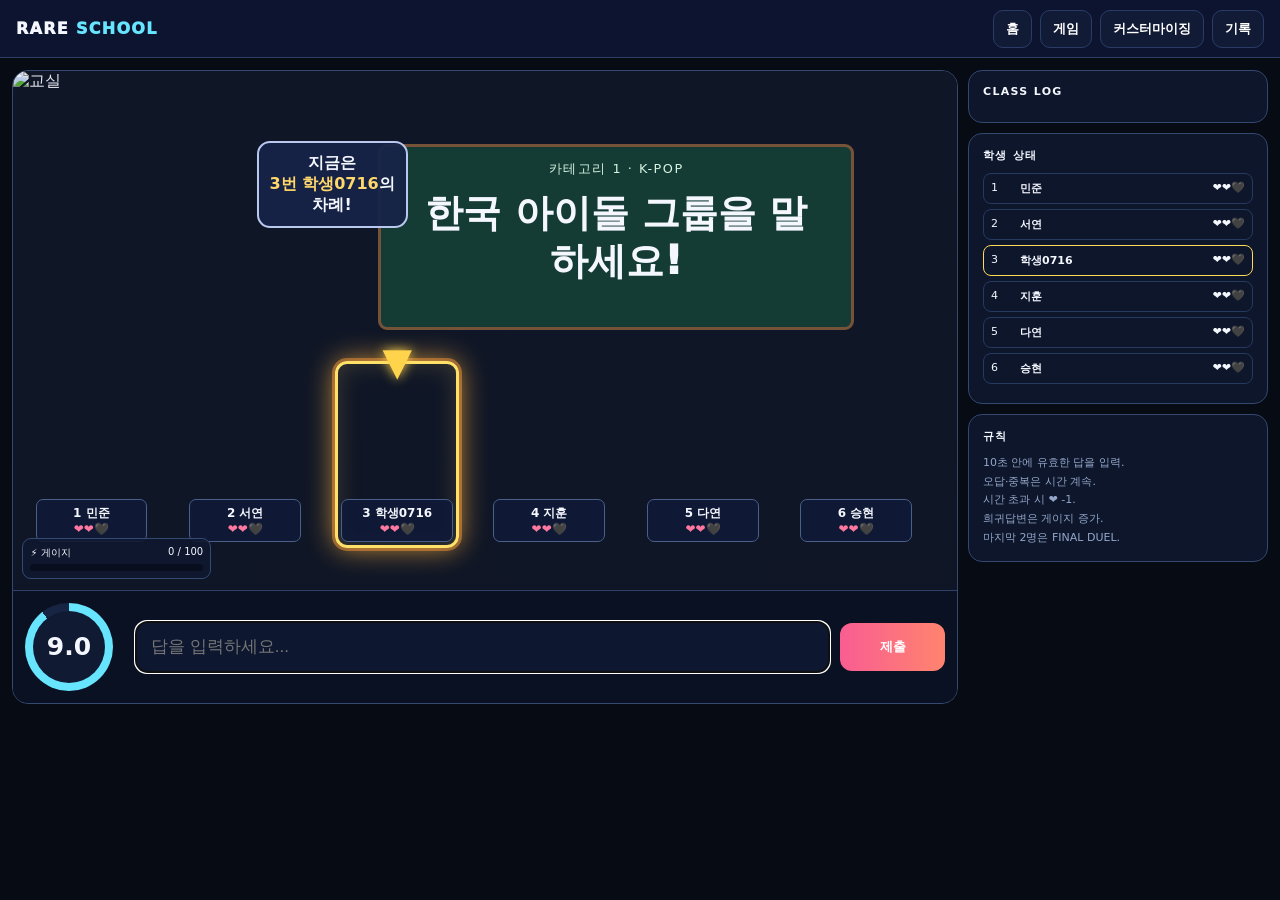
==== commit 7542ed51: "Use direct image layer for reliable classroom rendering" ====
--- a/index.html
+++ b/index.html
@@ -1 +1,22 @@
-<!doctype html><html lang="ko"><head><meta charset="utf-8"><meta name="viewport" content="width=device-width,initial-scale=1,viewport-fit=cover"><meta name="theme-color" content="#0b1020"><title>RARE SCHOOL</title><style>:root{--scene:url([data-uri][...truncated for brevity in this content]...);--bg:#080d18;--p:#10182c;--line:#2a3b61;--t:#f6f8ff;--m:#92a3c8;--pink:#ff6b9f;--cyan:#67e5ff;--gold:#ffd76a;--green:#6cf0ae}*{box-sizing:border-box}html,body{margin:0;min-height:100%;background:#070b14;color:var(--t);font-family:Inter,system-ui,-apple-system,"Segoe UI",sans-serif}button,input{font:inherit}button{cursor:pointer}.screen{display:none;min-height:100vh}.on{display:block}.top{height:64px;background:#0d1430;border-bottom:1px solid #2a3860;display:flex;align-items:center;justify-content:space-between;padding:0 22px}.brand{font-weight:1000;font-size:24px;letter-spacing:.08em}.brand span{color:var(--cyan)}.nav{display:flex;gap:8px}.nav button,.sec{background:#121b35;border:1px solid #2a3c66;color:#dce5ff;border-radius:11px;padding:10px 13px;font-weight:800}.hero{min-height:calc(100vh - 64px);display:grid;place-items:center;background:linear-gradient(#060a14aa,#060a14dd),var(--scene) center/cover no-repeat;padding:26px}.heroCard{width:min(760px,96vw);background:#0b1227e8;border:1px solid #3b4b75;border-radius:28px;padding:40px;text-align:center;backdrop-filter:blur(8px)}.title{font-size:clamp(58px,10vw,105px);font-weight:1000;letter-spacing:-.07em}.title em{font-style:normal;color:var(--pink)}.tag{font-size:20px;color:#c7d2ec;margin:14px 0 28px}.btns{display:grid;grid-template-columns:1fr 1fr;gap:10px}.pri{border:0;border-radius:13px;padding:15px;background:linear-gradient(90deg,var(--pink),#ff8a7d);color:#fff;font-weight:1000}.match{min-height:calc(100vh - 64px);padding:20px;display:grid;grid-template-columns:300px 1fr 330px;gap:14px;background:linear-gradient(#081020dd,#081020dd),var(--scene) center/cover fixed no-repeat}.panel{background:#0d162bd9;border:1px solid #33466e;border-radius:18px;padding:17px;backdrop-filter:blur(6px)}.panel h3{margin:0 0 13px;font-size:12px;letter-spacing:.13em;color:#bdc9e4}.field label{font-size:10px;color:#8496be;font-weight:900}.field input{width:100%;margin-top:6px;background:#080e1e;border:1px solid #304267;border-radius:10px;padding:12px;color:#fff}.avatar{height:250px;margin:15px 0;border:1px solid #32476f;border-radius:16px;display:grid;place-items:center;background:#121a35aa}.head{width:110px;height:110px;border-radius:32px;background:radial-gradient(circle at 50% 35%,#efd0b3 0 58%,#1b2440 59% 100%);border:3px solid #5a6d99;position:relative}.head:before{content:'••';position:absolute;left:31px;top:35px;color:#222;font-size:22px;letter-spacing:16px}.head:after{content:'';position:absolute;left:42px;top:67px;width:26px;height:10px;border:4px solid #2b2530;border-top:0;border-radius:0 0 18px 18px}.modes{display:grid;grid-template-columns:repeat(4,1fr);gap:7px}.modes button{padding:10px 3px;border:1px solid #34476d;background:#101a34;color:#b8c5e5;border-radius:9px;font-weight:900}.modes .sel{border-color:var(--cyan);color:#fff}.wide{width:100%;margin-top:9px}.lobby{text-align:center;display:grid;place-items:center}.lobbyCard{width:min(760px,100%);padding:22px;background:#0d162bd9;border:1px solid #33466e;border-radius:22px}.students{display:grid;grid-template-columns:repeat(6,1fr);gap:8px;margin:20px 0}.mini{padding:10px 3px;background:#0b1329;border:1px solid #32466d;border-radius:12px;font-size:11px}.mini i{display:block;width:42px;height:42px;margin:auto;border-radius:14px;background:radial-gradient(circle at 50% 35%,#efd0b3 0 58%,#1b2440 59%)}.rooms{display:grid;gap:7px}.room{display:grid;grid-template-columns:65px 1fr 60px;gap:8px;align-items:center;padding:11px;border:1px solid #283c64;border-radius:10px;background:#0a1226;font-size:12px}.room b:first-child{color:var(--cyan)}.join{border:0;background:none;color:var(--pink);font-weight:1000}.game{padding:12px;background:#070c17}.grid{display:grid;grid-template-columns:minmax(0,1fr) 300px;gap:10px;max-width:1560px;margin:auto}.card{border:1px solid #354970;border-radius:16px;overflow:hidden;background:#0a1122}.scene{position:relative;width:100%;aspect-ratio:768/422;background:var(--scene) 0 0/100% 100% no-repeat;image-rendering:auto}.board{position:absolute;left:39%;top:14%;width:50%;height:36%;background:#143d35f3;border:3px solid #745438;border-radius:9px;display:flex;align-items:center;justify-content:center;text-align:center;padding:5%;z-index:4}.cat{position:absolute;top:8%;font-size:clamp(8px,1vw,14px);letter-spacing:.12em}.q{font-size:clamp(18px,3vw,42px);font-weight:1000;line-height:1.25}.bubble{position:absolute;left:25.7%;top:13.5%;width:15.8%;padding:10px;background:#172448;border:2px solid #b7c7f0;border-radius:13px;text-align:center;font-weight:900;z-index:8}.bubble b{color:var(--gold)}.teacherHeat{position:absolute;left:25.5%;top:27%;width:17%;height:28%;border-radius:50%;opacity:0;z-index:6;background:radial-gradient(circle,#ff4c4c55,transparent 70%)}.teacherHeat.hot{opacity:.8;animation:pulse .45s infinite alternate}.teacherHeat.angry{opacity:1;animation:shake .08s 8,pulse .3s infinite alternate}.seat{position:absolute;top:56%;height:37%;width:13.3%;border:3px solid transparent;border-radius:12px;z-index:7}.seat.active{border-color:#ffe16a;box-shadow:0 0 0 3px #ff9b3977,0 0 26px #ffb33fbb,inset 0 0 24px #ffd86a32}.seat.dead{background:#04071188;filter:grayscale(1)}.face{position:absolute;inset:0 0 45% 0;opacity:0;background:radial-gradient(circle at 50% 35%,#ff455655 0 18%,transparent 58%)}.active .face.warn{opacity:.55}.active .face.hot{opacity:1;animation:pulse .4s infinite alternate}.sweat{position:absolute;top:3%;right:10%;font-size:clamp(13px,2vw,26px);opacity:0}.active .sweat.show{opacity:1}.arrow{position:absolute;top:-14%;left:50%;transform:translateX(-50%);font-size:clamp(22px,3vw,48px);color:#ffd34c;opacity:0;text-shadow:0 0 12px #ffd34c}.active .arrow{opacity:1;animation:bob .5s infinite alternate}.name{position:absolute;left:3%;right:3%;bottom:2%;padding:5px;background:#111936ee;border:1px solid #485b88;border-radius:7px;text-align:center;font-size:clamp(8px,1vw,12px);font-weight:900}.life{display:block;color:#ff789f;margin-top:2px}.splash{position:absolute;left:50%;top:43%;transform:translate(-50%,-50%);padding:13px 20px;min-width:220px;background:#0a1025ee;border:2px solid #4a5f92;border-radius:14px;text-align:center;z-index:15;opacity:0}.splash.show{animation:splash 1s ease}.splash strong{display:block;font-size:clamp(20px,3vw,40px)}.dock{display:grid;grid-template-columns:110px 1fr 105px;gap:10px;padding:12px;background:#0a1122;border-top:1px solid #2f4168;align-items:center}.timer{width:95px;height:95px;border-radius:50%;display:grid;place-items:center;background:conic-gradient(var(--cyan) var(--pct),#182444 0);position:relative}.timer:before{content:'';position:absolute;inset:9px;border-radius:50%;background:#101a33}.timer b{z-index:1;font-size:27px}.ans{background:#0d1730;border:1px solid #3b4f79;border-radius:12px;color:#fff;padding:15px;font-size:17px}.submit{border:0;border-radius:12px;padding:15px;background:linear-gradient(90deg,#f95d92,#ff846e);color:#fff;font-weight:1000}.gaugeBox{position:absolute;left:1%;bottom:2%;width:20%;padding:7px;background:#101831dd;border:1px solid #334a73;border-radius:9px;z-index:12;font-size:9px}.gauge{height:7px;background:#080e1d;border-radius:99px;overflow:hidden;margin-top:4px}.fill{height:100%;background:linear-gradient(90deg,#ffd34e,#ff7e5e);width:0}.side{display:grid;gap:10px;align-content:start}.box{background:#0d162b;border:1px solid #33476f;border-radius:14px;padding:14px}.box h3{margin:0 0 10px;font-size:11px;letter-spacing:.13em}.log{display:grid;gap:7px;max-height:310px;overflow:auto}.logItem{padding:9px;border:1px solid #293d64;background:#0a1225;border-radius:9px;font-size:11px}.plist{display:grid;gap:5px}.prow{display:grid;grid-template-columns:22px 1fr auto;gap:7px;padding:7px;border:1px solid #26395f;border-radius:8px;font-size:11px}.prow.current{border-color:#ffda56}.prow.dead{opacity:.4}.rar{font-weight:1000}.COMMON{color:#eee}.UNCOMMON{color:var(--green)}.RARE{color:#6fb6ff}.EPIC{color:#d58dff}.UNIQUE,.ONE{color:var(--gold)}.result{position:fixed;inset:0;background:#050815dd;display:none;place-items:center;z-index:50}.result.show{display:grid}.resultBox{width:min(500px,92vw);background:#10182f;border:1px solid #43557d;border-radius:22px;padding:30px;text-align:center}@keyframes pulse{from{filter:saturate(1)}to{filter:saturate(1.8)}}@keyframes bob{from{transform:translate(-50%,0)}to{transform:translate(-50%,-6px)}}@keyframes shake{0%,100%{transform:translate(0)}25%{transform:translate(-4px,2px)}50%{transform:translate(4px,-2px)}75%{transform:translate(-2px,-2px)}}@keyframes splash{0%{opacity:0;transform:translate(-50%,-50%) scale(.8)}20%,75%{opacity:1;transform:translate(-50%,-50%) scale(1)}100%{opacity:0}}@media(max-width:1050px){.match,.grid{grid-template-columns:1fr}.side{grid-template-columns:1fr 1fr}}@media(max-width:700px){.nav{display:none}.btns{grid-template-columns:1fr}.students{grid-template-columns:repeat(3,1fr)}.dock{grid-template-columns:75px 1fr 80px;padding:7px}.timer{width:66px;height:66px}.timer:before{inset:6px}.timer b{font-size:20px}.ans,.submit{padding:11px;font-size:13px}.side{grid-template-columns:1fr}}</style></head><body><header class="top"><div class="brand">RARE <span>SCHOOL</span></div><div class="nav"><button onclick="show('home')">홈</button><button onclick="show('match')">게임</button><button>커스터마이징</button><button>기록</button></div></header><section id="home" class="screen on"><div class="hero"><div class="heroCard"><div class="title">RARE <em>SCHOOL</em></div><div class="tag">교실에서 살아남는 자유입력 희귀답변 퀴즈</div><div class="btns"><button class="pri" onclick="show('match')">게임 시작</button><button class="sec" onclick="openRoom()">사설 교실 만들기</button></div></div></div></section><section id="match" class="screen"><div class="match"><aside class="panel"><h3>WHO'S PLAYING</h3><div class="field"><label>YOUR NAME</label><input id="nick" value="학생0716" maxlength="12"></div><div class="avatar"><div><div class="head"></div><p style="text-align:center;font-weight:900">기본 빡빡이 학생</p></div></div><div class="modes"><button>1V1</button><button>3</button><button class="sel">4-6</button><button>8-10</button></div><button class="pri wide" onclick="openRoom()">빠른 대전</button><button class="sec wide" onclick="openRoom()">방 만들기</button></aside><main class="lobby"><div class="lobbyCard"><small>CLASSROOM LOBBY</small><h1>3학년 2반</h1><div id="students" class="students"></div><button class="pri wide" onclick="startGame()">수업 시작</button></div></main><aside class="panel"><h3>PUBLIC CLASSROOMS</h3><div class="rooms"><div class="room"><b>3A2F</b><span>4/6 · 대기 중</span><button class="join" onclick="openRoom()">JOIN</button></div><div class="room"><b>H7KQ</b><span>5/6 · 대기 중</span><button class="join" onclick="openRoom()">JOIN</button></div><div class="room"><b>B112</b><span>6/6 · 진행 중</span><b>FULL</b></div><div class="room"><b>QVF7</b><span>3/6 · 대기 중</span><button class="join" onclick="openRoom()">JOIN</button></div></div></aside></div></section><section id="game" class="screen"><div class="game"><div class="grid"><main class="card"><div class="scene"><div class="board"><div id="cat" class="cat"></div><div id="question" class="q"></div></div><div id="bubble" class="bubble"></div><div id="teacherHeat" class="teacherHeat"></div><div class="gaugeBox"><div>⚡ 게이지 <span id="gaugeText" style="float:right">0 / 100</span></div><div class="gauge"><div id="gaugeFill" class="fill"></div></div></div><div id="splash" class="splash"><strong id="spA"></strong><span id="spR" class="rar"></span></div><div id="seatLayer"></div></div><form id="form" class="dock"><div id="timer" class="timer" style="--pct:100%"><b id="time">10.0</b></div><input id="answer" class="ans" autocomplete="off" placeholder="답을 입력하세요..."><button class="submit">제출</button></form></main><aside class="side"><div class="box"><h3>CLASS LOG</h3><div id="log" class="log"></div></div><div class="box"><h3>학생 상태</h3><div id="plist" class="plist"></div></div><div class="box"><h3>규칙</h3><div style="font-size:11px;color:var(--m);line-height:1.7">10초 안에 유효한 답을 입력.<br>오답·중복은 시간 계속.<br>시간 초과 시 ❤️ -1.<br>희귀답변은 게이지 증가.<br>마지막 2명은 FINAL DUEL.</div></div></aside></div></div></section><div id="result" class="result"><div class="resultBox"><div style="font-size:54px">🏆</div><h1 id="winner"></h1><p>마지막까지 살아남은 학생</p><button class="pri" onclick="restart()">다시 교실로</button></div></div><script>const Q=[{c:'카테고리 1 · K-POP',q:'한국 아이돌 그룹을 말하세요!',a:[['방탄소년단',['방탄소년단','방탄','bts'],'COMMON'],['블랙핑크',['블랙핑크','blackpink'],'COMMON'],['에스파',['에스파','aespa'],'COMMON'],['뉴진스',['뉴진스','newjeans'],'COMMON'],['세븐틴',['세븐틴','seventeen'],'UNCOMMON'],['아이브',['아이브','ive'],'UNCOMMON'],['트와이스',['트와이스','twice'],'UNCOMMON'],['샤이니',['샤이니','shinee'],'RARE'],['비투비',['비투비','btob'],'RARE'],['틴탑',['틴탑','teentop'],'EPIC'],['나인뮤지스',['나인뮤지스','9muses'],'EPIC'],['크나큰',['크나큰','knk'],'UNIQUE']]},{c:'카테고리 2 · FOOD',q:'한국 라면 제품을 말하세요!',a:[['신라면',['신라면'],'COMMON'],['짜파게티',['짜파게티'],'COMMON'],['진라면',['진라면'],'COMMON'],['너구리',['너구리'],'UNCOMMON'],['팔도비빔면',['팔도비빔면','비빔면'],'UNCOMMON'],['꼬꼬면',['꼬꼬면'],'RARE'],['참깨라면',['참깨라면'],'RARE'],['오징어짬뽕',['오징어짬뽕'],'EPIC'],['감자면',['감자면'],'EPIC'],['무파마',['무파마','무파마탕면'],'UNIQUE']]},{c:'카테고리 3 · WORLD',q:'나라 이름을 하나 말하세요!',a:[['대한민국',['대한민국','한국','korea'],'COMMON'],['미국',['미국','usa','america'],'COMMON'],['일본',['일본','japan'],'COMMON'],['중국',['중국','china'],'COMMON'],['필리핀',['필리핀','philippines'],'UNCOMMON'],['베트남',['베트남','vietnam'],'UNCOMMON'],['몽골',['몽골','mongolia'],'RARE'],['네팔',['네팔','nepal'],'RARE'],['부탄',['부탄','bhutan'],'EPIC'],['몰도바',['몰도바','moldova'],'EPIC'],['투발루',['투발루','tuvalu'],'UNIQUE']]}],PTS={COMMON:5,UNCOMMON:10,RARE:15,EPIC:20,UNIQUE:25},XS=[8.3,24.6,40.7,56.8,73.1,89.3];let ps=[],turn=2,qi=0,used=new Set(),claimed=new Set(),deadline=0,timerId,locked=false,catStart=0,fails=0,duelStart=0;const $=x=>document.getElementById(x),norm=s=>(s||'').toLowerCase().replace(/[\s\-_.·'"()]/g,'');function show(id){document.querySelectorAll('.screen').forEach(s=>s.classList.toggle('on',s.id===id));window.scrollTo(0,0)}function seed(){const n=($('nick')?.value||'학생0716').trim()||'학생0716';ps=[['민준',1],['서연',1],[n,0],['지훈',1],['다연',1],['승현',1]].map(([name,bot])=>({name,bot,lives:2,gauge:0,dead:false}))}function openRoom(){seed();renderLobby();show('match')}function renderLobby(){$('students').innerHTML=ps.map((p,i)=>`<div class="mini"><i></i><b>${i+1} ${p.name}</b><div>❤️❤️</div></div>`).join('')}function alive(){return ps.filter(p=>!p.dead)}function next(i){do{i=(i+1)%ps.length}while(ps[i].dead&&alive().length>1);return i}function hearts(n){return'❤️'.repeat(Math.max(0,n))+'🖤'.repeat(Math.max(0,3-n))}function renderSeats(){const L=$('seatLayer');L.innerHTML='';ps.forEach((p,i)=>{let e=document.createElement('div');e.className='seat'+(i===turn&&!p.dead?' active':'')+(p.dead?' dead':'');e.style.left=`calc(${XS[i]}% - 6.65%)`;e.innerHTML=`<div id="f${i}" class="face"></div><div id="s${i}" class="sweat">💦</div><div class="arrow">▼</div><div class="name">${i+1} ${p.name}<span class="life">${hearts(p.lives)}</span></div>`;L.appendChild(e)})}function renderSide(){$('plist').innerHTML=ps.map((p,i)=>`<div class="prow ${i===turn&&!p.dead?'current':''} ${p.dead?'dead':''}"><span>${i+1}</span><b>${p.name}</b><span>${hearts(p.lives)}</span></div>`).join('');let me=ps[2];$('gaugeText').textContent=`${me.gauge} / 100`;$('gaugeFill').style.width=Math.min(100,me.gauge)+'%'}function render(){$('cat').textContent=Q[qi].c;$('question').textContent=Q[qi].q;$('bubble').innerHTML=`지금은<br><b>${turn+1}번 ${ps[turn].name}</b>의 차례!`;renderSeats();renderSide();$('answer').disabled=ps[turn].bot||ps[2].dead}function mood(left){let f=$('f'+turn),s=$('s'+turn),t=$('teacherHeat');if(f)f.className='face'+(left<=3?' hot':left<=6?' warn':'');if(s)s.className='sweat'+(left<=6?' show':'');t.className='teacherHeat'+(left<=2.5?' angry':left<=5?' hot':'')}function startGame(){seed();turn=2;qi=0;used.clear();claimed.clear();catStart=Date.now();fails=0;duelStart=0;$('log').innerHTML='';show('game');startTurn()}function startTurn(){if(alive().length<=1)return finish();if(Date.now()-catStart>60000||fails>=3){qi=(qi+1)%Q.length;used.clear();fails=0;catStart=Date.now()}let final=alive().length===2;if(final&&!duelStart)duelStart=Date.now();let dur=final?(Date.now()-duelStart>60000?5000:7000):10000;locked=false;deadline=performance.now()+dur;$('answer').value='';render();clearInterval(timerId);timerId=setInterval(tick,40);if(ps[turn].bot)setTimeout(bot,900+Math.random()*1800);else $('answer').focus()}function tick(){let total=alive().length===2?(Date.now()-duelStart>60000?5:7):10,left=Math.max(0,(deadline-performance.now())/1000);$('time').textContent=left.toFixed(1);$('timer').style.setProperty('--pct',Math.max(0,Math.min(100,left/total*100))+'%');mood(left);if(left<=0)timeout()}function addLog(n,a,r,e=''){$('log').insertAdjacentHTML('afterbegin',`<div class="logItem"><b>${n}</b>${a}<div class="rar ${r}">${r==='ONE'?'THE ONE AND ONLY':r}</div>${e?`<small>${e}</small>`:''}</div>`)}function splash(a,r,p){$('spA').textContent=a;$('spR').textContent=`${r}${p?` · +${p} ⚡`:''}`;$('spR').className='rar '+(r==='THE ONE AND ONLY'?'ONE':r);let s=$('splash');s.classList.remove('show');void s.offsetWidth;s.classList.add('show')}function timeout(){if(locked)return;locked=true;clearInterval(timerId);let p=ps[turn];if(p.lives===3&&p.gauge>=100){p.gauge=0}else{p.lives--;if(p.lives<=0)p.dead=true}fails++;$('teacherHeat').className='teacherHeat angry';splash('시간 초과!','LIFE -1',0);addLog(p.name,'TIME OUT','COMMON','선생님이 화냈다');renderSeats();renderSide();setTimeout(()=>{turn=next(turn);startTurn()},1100)}function find(v){let n=norm(v);return Q[qi].a.find(a=>a[1].some(x=>norm(x)===n))}function gain(p,n){p.gauge+=n;if(p.lives<3&&p.gauge>=100){p.gauge-=100;p.lives++}if(p.lives===3)p.gauge=Math.min(100,p.gauge)}function accept(a){let p=ps[turn],[name,al,r]=a;used.add(name);let pts=PTS[r],label=r;if(r==='UNIQUE'&&!claimed.has(name)){claimed.add(name);pts=50;label='THE ONE AND ONLY'}gain(p,pts);fails=0;splash(name,label,pts);addLog(p.name,name,label==='THE ONE AND ONLY'?'ONE':label);renderSeats();renderSide()}function submit(v){if(locked||ps[turn].bot)return;let a=find(v);if(!a){splash('오답','시간은 계속',0);$('answer').select();return}if(used.has(a[0])){splash('이미 나온 답','다른 답을 입력',0);$('answer').select();return}locked=true;clearInterval(timerId);accept(a);setTimeout(()=>{turn=next(turn);startTurn()},900)}function bot(){if(locked||!ps[turn].bot)return;if(Math.random()<.16)return;let pool=Q[qi].a.filter(a=>!used.has(a[0]));if(!pool.length)return;locked=true;clearInterval(timerId);accept(pool[Math.floor(Math.random()*pool.length)]);setTimeout(()=>{turn=next(turn);startTurn()},900)}function finish(){clearInterval(timerId);$('winner').textContent=(alive()[0]||ps[2]).name+' 우승';$('result').classList.add('show')}function restart(){$('result').classList.remove('show');show('match');seed();renderLobby()}$('form').addEventListener('submit',e=>{e.preventDefault();submit($('answer').value.trim())});seed();renderLobby();</script></body></html>+<!doctype html><html lang="ko"><head><meta charset="utf-8"><meta name="viewport" content="width=device-width,initial-scale=1"><title>RARE SCHOOL</title>
+<style>
+:root{--bg:#070b14;--panel:#0d162b;--line:#33476f;--text:#f5f7ff;--muted:#94a6c8;--cyan:#67e5ff;--pink:#ff6b9f;--gold:#ffd76a}*{box-sizing:border-box}body{margin:0;background:var(--bg);color:var(--text);font-family:Inter,system-ui,-apple-system,"Segoe UI",sans-serif}.top{height:58px;background:#0d1430;border-bottom:1px solid #2b3d62;display:flex;align-items:center;justify-content:space-between;padding:0 16px}.brand{font-weight:1000;letter-spacing:.08em}.brand span{color:var(--cyan)}.nav{display:flex;gap:8px}.nav button{background:#121b35;border:1px solid #2a3c66;color:#fff;border-radius:10px;padding:9px 12px;font-weight:800}.game{padding:12px}.layout{max-width:1600px;margin:auto;display:grid;grid-template-columns:minmax(0,1fr) 300px;gap:10px}.card{background:#0a1122;border:1px solid #354970;border-radius:16px;overflow:hidden}.scene{position:relative;aspect-ratio:768/422;background:#101728;overflow:hidden}.scene>img.bg{position:absolute;inset:0;width:100%;height:100%;object-fit:cover;display:block;z-index:0}.shade{position:absolute;inset:0;background:linear-gradient(#05091210,#05091218);z-index:1}.board{position:absolute;left:38.7%;top:14%;width:50.4%;height:36%;background:#153e36ec;border:3px solid #765238;border-radius:9px;display:flex;align-items:center;justify-content:center;text-align:center;padding:4%;z-index:5}.cat{position:absolute;top:8%;font-size:clamp(8px,1vw,14px);letter-spacing:.12em;color:#d5f3e1}.q{font-size:clamp(18px,3vw,42px);font-weight:1000;line-height:1.25}.bubble{position:absolute;left:25.8%;top:13.5%;width:16%;padding:10px;background:#172448ef;border:2px solid #b8c8ef;border-radius:13px;text-align:center;font-weight:900;z-index:8}.bubble b{color:var(--gold)}.seat{position:absolute;top:56%;height:36%;width:13.2%;border:3px solid transparent;border-radius:12px;z-index:7}.seat.active{border-color:#ffe16a;box-shadow:0 0 0 3px #ff9b3977,0 0 28px #ffb33fcc,inset 0 0 24px #ffd86a30}.seat.dead{background:#04071199;filter:grayscale(1)}.face{position:absolute;inset:0 0 42% 0;background:radial-gradient(circle at 50% 35%,#ff4a5c66 0 18%,transparent 58%);opacity:0}.active .face.warn{opacity:.55}.active .face.hot{opacity:1}.sweat{position:absolute;top:2%;right:8%;font-size:clamp(14px,2vw,28px);opacity:0}.active .sweat.show{opacity:1}.arrow{position:absolute;top:-14%;left:50%;transform:translateX(-50%);font-size:clamp(22px,3vw,48px);color:#ffd34c;opacity:0;text-shadow:0 0 12px #ffd34c}.active .arrow{opacity:1;animation:bob .5s infinite alternate}.name{position:absolute;left:3%;right:3%;bottom:2%;padding:5px;background:#101936ee;border:1px solid #4a5f89;border-radius:7px;text-align:center;font-size:clamp(8px,1vw,12px);font-weight:900}.life{display:block;color:#ff789f}.teacherHeat{position:absolute;left:25%;top:25%;width:18%;height:30%;border-radius:50%;opacity:0;background:radial-gradient(circle,#ff3e3e55,transparent 70%);z-index:6}.teacherHeat.hot{opacity:.75}.teacherHeat.angry{opacity:1;animation:shake .08s 8}.gaugeBox{position:absolute;left:1%;bottom:2%;width:20%;padding:7px;background:#101831dd;border:1px solid #334a73;border-radius:9px;z-index:12;font-size:10px}.gauge{height:7px;background:#080e1d;border-radius:999px;overflow:hidden;margin-top:4px}.fill{height:100%;background:linear-gradient(90deg,#ffd34e,#ff7e5e)}.splash{position:absolute;left:50%;top:45%;transform:translate(-50%,-50%);padding:13px 20px;min-width:220px;background:#0a1025ee;border:2px solid #4a5f92;border-radius:14px;text-align:center;z-index:15;opacity:0}.splash.show{animation:splash 1s ease}.splash strong{display:block;font-size:clamp(20px,3vw,40px)}.dock{display:grid;grid-template-columns:100px 1fr 105px;gap:10px;padding:12px;background:#0a1122;border-top:1px solid #2f4168;align-items:center}.timer{width:88px;height:88px;border-radius:50%;display:grid;place-items:center;background:conic-gradient(var(--cyan) var(--pct),#182444 0);position:relative}.timer:before{content:"";position:absolute;inset:8px;border-radius:50%;background:#101a33}.timer b{z-index:1;font-size:25px}.ans{background:#0d1730;border:1px solid #3b4f79;border-radius:12px;color:#fff;padding:15px;font-size:17px}.submit{border:0;border-radius:12px;padding:15px;background:linear-gradient(90deg,#f95d92,#ff846e);color:#fff;font-weight:1000}.side{display:grid;gap:10px;align-content:start}.box{background:var(--panel);border:1px solid var(--line);border-radius:14px;padding:14px}.box h3{margin:0 0 10px;font-size:11px;letter-spacing:.12em}.log{display:grid;gap:7px;max-height:300px;overflow:auto}.logItem{padding:9px;border:1px solid #293d64;background:#0a1225;border-radius:9px;font-size:11px}.prow{display:grid;grid-template-columns:22px 1fr auto;gap:7px;padding:7px;border:1px solid #26395f;border-radius:8px;font-size:11px;margin-bottom:5px}.prow.current{border-color:#ffda56}.prow.dead{opacity:.4}.rar{font-weight:1000}.COMMON{color:#eee}.UNCOMMON{color:#6cf0ae}.RARE{color:#6fb6ff}.EPIC{color:#d58dff}.UNIQUE,.ONE{color:#ffd76a}.result{position:fixed;inset:0;background:#050815dd;display:none;place-items:center;z-index:50}.result.show{display:grid}.resultBox{width:min(500px,92vw);background:#10182f;border:1px solid #43557d;border-radius:22px;padding:30px;text-align:center}.pri{border:0;border-radius:12px;padding:13px 18px;background:linear-gradient(90deg,#f95d92,#ff846e);color:#fff;font-weight:1000}@keyframes bob{from{transform:translate(-50%,0)}to{transform:translate(-50%,-6px)}}@keyframes shake{0%,100%{transform:translate(0)}25%{transform:translate(-4px,2px)}50%{transform:translate(4px,-2px)}75%{transform:translate(-2px,-2px)}}@keyframes splash{0%{opacity:0;transform:translate(-50%,-50%) scale(.8)}20%,75%{opacity:1;transform:translate(-50%,-50%) scale(1)}100%{opacity:0}}@media(max-width:1000px){.layout{grid-template-columns:1fr}.side{grid-template-columns:1fr 1fr}}@media(max-width:700px){.nav{display:none}.dock{grid-template-columns:70px 1fr 80px}.timer{width:62px;height:62px}.timer:before{inset:6px}.timer b{font-size:18px}.ans,.submit{padding:11px;font-size:13px}.side{grid-template-columns:1fr}}</style>
+<script src="assets/scene.js"></script></head><body><header class="top"><div class="brand">RARE <span>SCHOOL</span></div><div class="nav"><button>홈</button><button>게임</button><button>커스터마이징</button><button>기록</button></div></header><main class="game"><div class="layout"><section class="card"><div class="scene"><img id="sceneImg" class="bg" alt="교실"><div class="shade"></div><div class="board"><div id="cat" class="cat"></div><div id="question" class="q"></div></div><div id="bubble" class="bubble"></div><div id="teacherHeat" class="teacherHeat"></div><div class="gaugeBox">⚡ 게이지 <span id="gaugeText" style="float:right">0 / 100</span><div class="gauge"><div id="gaugeFill" class="fill" style="width:0"></div></div></div><div id="splash" class="splash"><strong id="spA"></strong><span id="spR" class="rar"></span></div><div id="seatLayer"></div></div><form id="form" class="dock"><div id="timer" class="timer" style="--pct:100%"><b id="time">10.0</b></div><input id="answer" class="ans" autocomplete="off" placeholder="답을 입력하세요..."><button class="submit">제출</button></form></section><aside class="side"><div class="box"><h3>CLASS LOG</h3><div id="log" class="log"></div></div><div class="box"><h3>학생 상태</h3><div id="plist"></div></div><div class="box"><h3>규칙</h3><div style="font-size:11px;color:var(--muted);line-height:1.7">10초 안에 유효한 답을 입력.<br>오답·중복은 시간 계속.<br>시간 초과 시 ❤️ -1.<br>희귀답변은 게이지 증가.<br>마지막 2명은 FINAL DUEL.</div></div></aside></div></main><div id="result" class="result"><div class="resultBox"><div style="font-size:54px">🏆</div><h1 id="winner"></h1><p>마지막까지 살아남은 학생</p><button class="pri" onclick="restart()">다시 시작</button></div></div>
+<script>
+document.getElementById('sceneImg').src=window.RARE_SCENE||'';
+const Q=[{c:'카테고리 1 · K-POP',q:'한국 아이돌 그룹을 말하세요!',a:[['방탄소년단',['방탄소년단','방탄','bts'],'COMMON'],['블랙핑크',['블랙핑크','blackpink'],'COMMON'],['에스파',['에스파','aespa'],'COMMON'],['뉴진스',['뉴진스','newjeans'],'COMMON'],['세븐틴',['세븐틴','seventeen'],'UNCOMMON'],['아이브',['아이브','ive'],'UNCOMMON'],['트와이스',['트와이스','twice'],'UNCOMMON'],['샤이니',['샤이니','shinee'],'RARE'],['비투비',['비투비','btob'],'RARE'],['틴탑',['틴탑','teentop'],'EPIC'],['나인뮤지스',['나인뮤지스','9muses'],'EPIC'],['크나큰',['크나큰','knk'],'UNIQUE']]},{c:'카테고리 2 · FOOD',q:'한국 라면 제품을 말하세요!',a:[['신라면',['신라면'],'COMMON'],['짜파게티',['짜파게티'],'COMMON'],['진라면',['진라면'],'COMMON'],['너구리',['너구리'],'UNCOMMON'],['팔도비빔면',['팔도비빔면','비빔면'],'UNCOMMON'],['꼬꼬면',['꼬꼬면'],'RARE'],['참깨라면',['참깨라면'],'RARE'],['오징어짬뽕',['오징어짬뽕'],'EPIC'],['무파마',['무파마','무파마탕면'],'UNIQUE']]},{c:'카테고리 3 · WORLD',q:'나라 이름을 하나 말하세요!',a:[['대한민국',['대한민국','한국','korea'],'COMMON'],['미국',['미국','usa','america'],'COMMON'],['일본',['일본','japan'],'COMMON'],['중국',['중국','china'],'COMMON'],['필리핀',['필리핀','philippines'],'UNCOMMON'],['베트남',['베트남','vietnam'],'UNCOMMON'],['몽골',['몽골','mongolia'],'RARE'],['네팔',['네팔','nepal'],'RARE'],['부탄',['부탄','bhutan'],'EPIC'],['몰도바',['몰도바','moldova'],'EPIC'],['투발루',['투발루','tuvalu'],'UNIQUE']]}],PTS={COMMON:5,UNCOMMON:10,RARE:15,EPIC:20,UNIQUE:25},XS=[8.3,24.6,40.7,56.8,73.1,89.3];
+let ps=[['민준',1],['서연',1],['학생0716',0],['지훈',1],['다연',1],['승현',1]].map(([name,bot])=>({name,bot,lives:2,gauge:0,dead:false})),turn=2,qi=0,used=new Set(),claimed=new Set(),deadline=0,timerId,locked=false,fails=0,catStart=Date.now(),duelStart=0;const $=x=>document.getElementById(x),norm=s=>(s||'').toLowerCase().replace(/[\s\-_.·'"()]/g,'');
+function alive(){return ps.filter(p=>!p.dead)}function next(i){do{i=(i+1)%ps.length}while(ps[i].dead&&alive().length>1);return i}function hearts(n){return'❤️'.repeat(Math.max(0,n))+'🖤'.repeat(Math.max(0,3-n))}
+function renderSeats(){const L=$('seatLayer');L.innerHTML='';ps.forEach((p,i)=>{const e=document.createElement('div');e.className='seat'+(i===turn&&!p.dead?' active':'')+(p.dead?' dead':'');e.style.left=`calc(${XS[i]}% - 6.6%)`;e.innerHTML=`<div id="f${i}" class="face"></div><div id="s${i}" class="sweat">💦</div><div class="arrow">▼</div><div class="name">${i+1} ${p.name}<span class="life">${hearts(p.lives)}</span></div>`;L.appendChild(e)})}
+function renderSide(){$('plist').innerHTML=ps.map((p,i)=>`<div class="prow ${i===turn&&!p.dead?'current':''} ${p.dead?'dead':''}"><span>${i+1}</span><b>${p.name}</b><span>${hearts(p.lives)}</span></div>`).join('');let me=ps[2];$('gaugeText').textContent=`${me.gauge} / 100`;$('gaugeFill').style.width=Math.min(100,me.gauge)+'%'}
+function render(){$('cat').textContent=Q[qi].c;$('question').textContent=Q[qi].q;$('bubble').innerHTML=`지금은<br><b>${turn+1}번 ${ps[turn].name}</b>의 차례!`;renderSeats();renderSide();$('answer').disabled=ps[turn].bot||ps[2].dead}
+function mood(left){let f=$('f'+turn),s=$('s'+turn),t=$('teacherHeat');if(f)f.className='face'+(left<=3?' hot':left<=6?' warn':'');if(s)s.className='sweat'+(left<=6?' show':'');t.className='teacherHeat'+(left<=2.5?' angry':left<=5?' hot':'')}
+function startTurn(){if(alive().length<=1)return finish();if(Date.now()-catStart>60000||fails>=3){qi=(qi+1)%Q.length;used.clear();fails=0;catStart=Date.now()}let final=alive().length===2;if(final&&!duelStart)duelStart=Date.now();let dur=final?(Date.now()-duelStart>60000?5000:7000):10000;locked=false;deadline=performance.now()+dur;$('answer').value='';render();clearInterval(timerId);timerId=setInterval(tick,40);if(ps[turn].bot)setTimeout(bot,900+Math.random()*1800);else $('answer').focus()}
+function tick(){let total=alive().length===2?(Date.now()-duelStart>60000?5:7):10,left=Math.max(0,(deadline-performance.now())/1000);$('time').textContent=left.toFixed(1);$('timer').style.setProperty('--pct',Math.max(0,Math.min(100,left/total*100))+'%');mood(left);if(left<=0)timeout()}
+function addLog(n,a,r,e=''){$('log').insertAdjacentHTML('afterbegin',`<div class="logItem"><b>${n}</b> · ${a}<div class="rar ${r}">${r==='ONE'?'THE ONE AND ONLY':r}</div>${e?`<small>${e}</small>`:''}</div>`)}function splash(a,r,p){$('spA').textContent=a;$('spR').textContent=`${r}${p?` · +${p} ⚡`:''}`;$('spR').className='rar '+(r==='THE ONE AND ONLY'?'ONE':r);let s=$('splash');s.classList.remove('show');void s.offsetWidth;s.classList.add('show')}
+function timeout(){if(locked)return;locked=true;clearInterval(timerId);let p=ps[turn];if(p.lives===3&&p.gauge>=100){p.gauge=0}else{p.lives--;if(p.lives<=0)p.dead=true}fails++;$('teacherHeat').className='teacherHeat angry';splash('시간 초과!','LIFE -1',0);addLog(p.name,'TIME OUT','COMMON','선생님이 화냈다');render();setTimeout(()=>{turn=next(turn);startTurn()},1100)}
+function find(v){let n=norm(v);return Q[qi].a.find(a=>a[1].some(x=>norm(x)===n))}function gain(p,n){p.gauge+=n;if(p.lives<3&&p.gauge>=100){p.gauge-=100;p.lives++}if(p.lives===3)p.gauge=Math.min(100,p.gauge)}
+function accept(a){let p=ps[turn],[name,al,r]=a;used.add(name);let pts=PTS[r],label=r;if(r==='UNIQUE'&&!claimed.has(name)){claimed.add(name);pts=50;label='THE ONE AND ONLY'}gain(p,pts);fails=0;splash(name,label,pts);addLog(p.name,name,label==='THE ONE AND ONLY'?'ONE':label);render()}
+function submit(v){if(locked||ps[turn].bot)return;let a=find(v);if(!a){splash('오답','시간은 계속',0);$('answer').select();return}if(used.has(a[0])){splash('이미 나온 답','다른 답 입력',0);$('answer').select();return}locked=true;clearInterval(timerId);accept(a);setTimeout(()=>{turn=next(turn);startTurn()},900)}
+function bot(){if(locked||!ps[turn].bot)return;if(Math.random()<.16)return;let pool=Q[qi].a.filter(a=>!used.has(a[0]));if(!pool.length)return;locked=true;clearInterval(timerId);accept(pool[Math.floor(Math.random()*pool.length)]);setTimeout(()=>{turn=next(turn);startTurn()},900)}function finish(){clearInterval(timerId);$('winner').textContent=(alive()[0]||ps[2]).name+' 우승';$('result').classList.add('show')}function restart(){location.reload()}$('form').addEventListener('submit',e=>{e.preventDefault();submit($('answer').value.trim())});render();startTurn();
+</script></body></html>
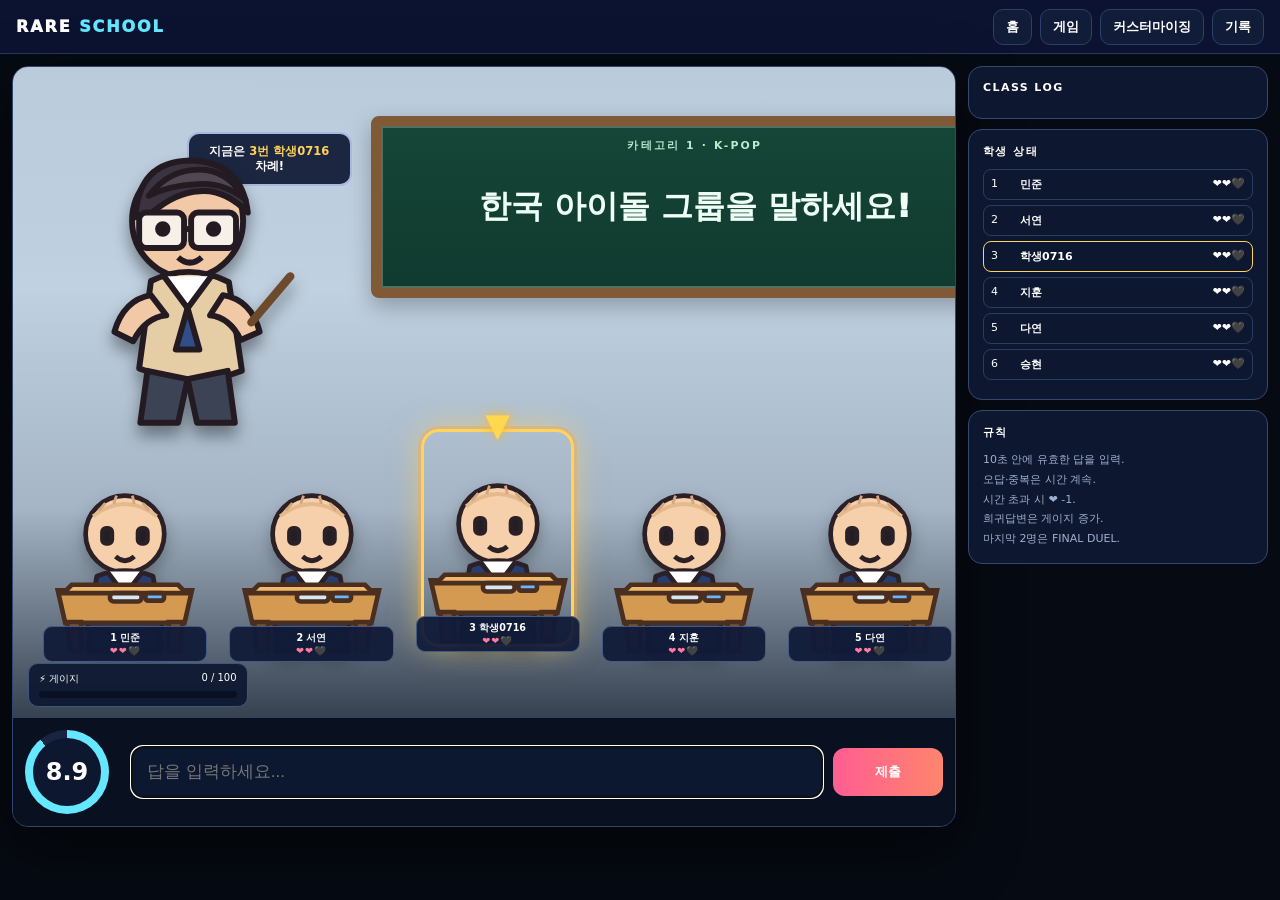
==== commit 1edca9fd: "Implement animated teacher and six independent student characters" ====
--- a/index.html
+++ b/index.html
@@ -1,22 +1,10 @@
-<!doctype html><html lang="ko"><head><meta charset="utf-8"><meta name="viewport" content="width=device-width,initial-scale=1"><title>RARE SCHOOL</title>
-<style>
-:root{--bg:#070b14;--panel:#0d162b;--line:#33476f;--text:#f5f7ff;--muted:#94a6c8;--cyan:#67e5ff;--pink:#ff6b9f;--gold:#ffd76a}*{box-sizing:border-box}body{margin:0;background:var(--bg);color:var(--text);font-family:Inter,system-ui,-apple-system,"Segoe UI",sans-serif}.top{height:58px;background:#0d1430;border-bottom:1px solid #2b3d62;display:flex;align-items:center;justify-content:space-between;padding:0 16px}.brand{font-weight:1000;letter-spacing:.08em}.brand span{color:var(--cyan)}.nav{display:flex;gap:8px}.nav button{background:#121b35;border:1px solid #2a3c66;color:#fff;border-radius:10px;padding:9px 12px;font-weight:800}.game{padding:12px}.layout{max-width:1600px;margin:auto;display:grid;grid-template-columns:minmax(0,1fr) 300px;gap:10px}.card{background:#0a1122;border:1px solid #354970;border-radius:16px;overflow:hidden}.scene{position:relative;aspect-ratio:768/422;background:#101728;overflow:hidden}.scene>img.bg{position:absolute;inset:0;width:100%;height:100%;object-fit:cover;display:block;z-index:0}.shade{position:absolute;inset:0;background:linear-gradient(#05091210,#05091218);z-index:1}.board{position:absolute;left:38.7%;top:14%;width:50.4%;height:36%;background:#153e36ec;border:3px solid #765238;border-radius:9px;display:flex;align-items:center;justify-content:center;text-align:center;padding:4%;z-index:5}.cat{position:absolute;top:8%;font-size:clamp(8px,1vw,14px);letter-spacing:.12em;color:#d5f3e1}.q{font-size:clamp(18px,3vw,42px);font-weight:1000;line-height:1.25}.bubble{position:absolute;left:25.8%;top:13.5%;width:16%;padding:10px;background:#172448ef;border:2px solid #b8c8ef;border-radius:13px;text-align:center;font-weight:900;z-index:8}.bubble b{color:var(--gold)}.seat{position:absolute;top:56%;height:36%;width:13.2%;border:3px solid transparent;border-radius:12px;z-index:7}.seat.active{border-color:#ffe16a;box-shadow:0 0 0 3px #ff9b3977,0 0 28px #ffb33fcc,inset 0 0 24px #ffd86a30}.seat.dead{background:#04071199;filter:grayscale(1)}.face{position:absolute;inset:0 0 42% 0;background:radial-gradient(circle at 50% 35%,#ff4a5c66 0 18%,transparent 58%);opacity:0}.active .face.warn{opacity:.55}.active .face.hot{opacity:1}.sweat{position:absolute;top:2%;right:8%;font-size:clamp(14px,2vw,28px);opacity:0}.active .sweat.show{opacity:1}.arrow{position:absolute;top:-14%;left:50%;transform:translateX(-50%);font-size:clamp(22px,3vw,48px);color:#ffd34c;opacity:0;text-shadow:0 0 12px #ffd34c}.active .arrow{opacity:1;animation:bob .5s infinite alternate}.name{position:absolute;left:3%;right:3%;bottom:2%;padding:5px;background:#101936ee;border:1px solid #4a5f89;border-radius:7px;text-align:center;font-size:clamp(8px,1vw,12px);font-weight:900}.life{display:block;color:#ff789f}.teacherHeat{position:absolute;left:25%;top:25%;width:18%;height:30%;border-radius:50%;opacity:0;background:radial-gradient(circle,#ff3e3e55,transparent 70%);z-index:6}.teacherHeat.hot{opacity:.75}.teacherHeat.angry{opacity:1;animation:shake .08s 8}.gaugeBox{position:absolute;left:1%;bottom:2%;width:20%;padding:7px;background:#101831dd;border:1px solid #334a73;border-radius:9px;z-index:12;font-size:10px}.gauge{height:7px;background:#080e1d;border-radius:999px;overflow:hidden;margin-top:4px}.fill{height:100%;background:linear-gradient(90deg,#ffd34e,#ff7e5e)}.splash{position:absolute;left:50%;top:45%;transform:translate(-50%,-50%);padding:13px 20px;min-width:220px;background:#0a1025ee;border:2px solid #4a5f92;border-radius:14px;text-align:center;z-index:15;opacity:0}.splash.show{animation:splash 1s ease}.splash strong{display:block;font-size:clamp(20px,3vw,40px)}.dock{display:grid;grid-template-columns:100px 1fr 105px;gap:10px;padding:12px;background:#0a1122;border-top:1px solid #2f4168;align-items:center}.timer{width:88px;height:88px;border-radius:50%;display:grid;place-items:center;background:conic-gradient(var(--cyan) var(--pct),#182444 0);position:relative}.timer:before{content:"";position:absolute;inset:8px;border-radius:50%;background:#101a33}.timer b{z-index:1;font-size:25px}.ans{background:#0d1730;border:1px solid #3b4f79;border-radius:12px;color:#fff;padding:15px;font-size:17px}.submit{border:0;border-radius:12px;padding:15px;background:linear-gradient(90deg,#f95d92,#ff846e);color:#fff;font-weight:1000}.side{display:grid;gap:10px;align-content:start}.box{background:var(--panel);border:1px solid var(--line);border-radius:14px;padding:14px}.box h3{margin:0 0 10px;font-size:11px;letter-spacing:.12em}.log{display:grid;gap:7px;max-height:300px;overflow:auto}.logItem{padding:9px;border:1px solid #293d64;background:#0a1225;border-radius:9px;font-size:11px}.prow{display:grid;grid-template-columns:22px 1fr auto;gap:7px;padding:7px;border:1px solid #26395f;border-radius:8px;font-size:11px;margin-bottom:5px}.prow.current{border-color:#ffda56}.prow.dead{opacity:.4}.rar{font-weight:1000}.COMMON{color:#eee}.UNCOMMON{color:#6cf0ae}.RARE{color:#6fb6ff}.EPIC{color:#d58dff}.UNIQUE,.ONE{color:#ffd76a}.result{position:fixed;inset:0;background:#050815dd;display:none;place-items:center;z-index:50}.result.show{display:grid}.resultBox{width:min(500px,92vw);background:#10182f;border:1px solid #43557d;border-radius:22px;padding:30px;text-align:center}.pri{border:0;border-radius:12px;padding:13px 18px;background:linear-gradient(90deg,#f95d92,#ff846e);color:#fff;font-weight:1000}@keyframes bob{from{transform:translate(-50%,0)}to{transform:translate(-50%,-6px)}}@keyframes shake{0%,100%{transform:translate(0)}25%{transform:translate(-4px,2px)}50%{transform:translate(4px,-2px)}75%{transform:translate(-2px,-2px)}}@keyframes splash{0%{opacity:0;transform:translate(-50%,-50%) scale(.8)}20%,75%{opacity:1;transform:translate(-50%,-50%) scale(1)}100%{opacity:0}}@media(max-width:1000px){.layout{grid-template-columns:1fr}.side{grid-template-columns:1fr 1fr}}@media(max-width:700px){.nav{display:none}.dock{grid-template-columns:70px 1fr 80px}.timer{width:62px;height:62px}.timer:before{inset:6px}.timer b{font-size:18px}.ans,.submit{padding:11px;font-size:13px}.side{grid-template-columns:1fr}}</style>
-<script src="assets/scene.js"></script></head><body><header class="top"><div class="brand">RARE <span>SCHOOL</span></div><div class="nav"><button>홈</button><button>게임</button><button>커스터마이징</button><button>기록</button></div></header><main class="game"><div class="layout"><section class="card"><div class="scene"><img id="sceneImg" class="bg" alt="교실"><div class="shade"></div><div class="board"><div id="cat" class="cat"></div><div id="question" class="q"></div></div><div id="bubble" class="bubble"></div><div id="teacherHeat" class="teacherHeat"></div><div class="gaugeBox">⚡ 게이지 <span id="gaugeText" style="float:right">0 / 100</span><div class="gauge"><div id="gaugeFill" class="fill" style="width:0"></div></div></div><div id="splash" class="splash"><strong id="spA"></strong><span id="spR" class="rar"></span></div><div id="seatLayer"></div></div><form id="form" class="dock"><div id="timer" class="timer" style="--pct:100%"><b id="time">10.0</b></div><input id="answer" class="ans" autocomplete="off" placeholder="답을 입력하세요..."><button class="submit">제출</button></form></section><aside class="side"><div class="box"><h3>CLASS LOG</h3><div id="log" class="log"></div></div><div class="box"><h3>학생 상태</h3><div id="plist"></div></div><div class="box"><h3>규칙</h3><div style="font-size:11px;color:var(--muted);line-height:1.7">10초 안에 유효한 답을 입력.<br>오답·중복은 시간 계속.<br>시간 초과 시 ❤️ -1.<br>희귀답변은 게이지 증가.<br>마지막 2명은 FINAL DUEL.</div></div></aside></div></main><div id="result" class="result"><div class="resultBox"><div style="font-size:54px">🏆</div><h1 id="winner"></h1><p>마지막까지 살아남은 학생</p><button class="pri" onclick="restart()">다시 시작</button></div></div>
-<script>
-document.getElementById('sceneImg').src=window.RARE_SCENE||'';
-const Q=[{c:'카테고리 1 · K-POP',q:'한국 아이돌 그룹을 말하세요!',a:[['방탄소년단',['방탄소년단','방탄','bts'],'COMMON'],['블랙핑크',['블랙핑크','blackpink'],'COMMON'],['에스파',['에스파','aespa'],'COMMON'],['뉴진스',['뉴진스','newjeans'],'COMMON'],['세븐틴',['세븐틴','seventeen'],'UNCOMMON'],['아이브',['아이브','ive'],'UNCOMMON'],['트와이스',['트와이스','twice'],'UNCOMMON'],['샤이니',['샤이니','shinee'],'RARE'],['비투비',['비투비','btob'],'RARE'],['틴탑',['틴탑','teentop'],'EPIC'],['나인뮤지스',['나인뮤지스','9muses'],'EPIC'],['크나큰',['크나큰','knk'],'UNIQUE']]},{c:'카테고리 2 · FOOD',q:'한국 라면 제품을 말하세요!',a:[['신라면',['신라면'],'COMMON'],['짜파게티',['짜파게티'],'COMMON'],['진라면',['진라면'],'COMMON'],['너구리',['너구리'],'UNCOMMON'],['팔도비빔면',['팔도비빔면','비빔면'],'UNCOMMON'],['꼬꼬면',['꼬꼬면'],'RARE'],['참깨라면',['참깨라면'],'RARE'],['오징어짬뽕',['오징어짬뽕'],'EPIC'],['무파마',['무파마','무파마탕면'],'UNIQUE']]},{c:'카테고리 3 · WORLD',q:'나라 이름을 하나 말하세요!',a:[['대한민국',['대한민국','한국','korea'],'COMMON'],['미국',['미국','usa','america'],'COMMON'],['일본',['일본','japan'],'COMMON'],['중국',['중국','china'],'COMMON'],['필리핀',['필리핀','philippines'],'UNCOMMON'],['베트남',['베트남','vietnam'],'UNCOMMON'],['몽골',['몽골','mongolia'],'RARE'],['네팔',['네팔','nepal'],'RARE'],['부탄',['부탄','bhutan'],'EPIC'],['몰도바',['몰도바','moldova'],'EPIC'],['투발루',['투발루','tuvalu'],'UNIQUE']]}],PTS={COMMON:5,UNCOMMON:10,RARE:15,EPIC:20,UNIQUE:25},XS=[8.3,24.6,40.7,56.8,73.1,89.3];
-let ps=[['민준',1],['서연',1],['학생0716',0],['지훈',1],['다연',1],['승현',1]].map(([name,bot])=>({name,bot,lives:2,gauge:0,dead:false})),turn=2,qi=0,used=new Set(),claimed=new Set(),deadline=0,timerId,locked=false,fails=0,catStart=Date.now(),duelStart=0;const $=x=>document.getElementById(x),norm=s=>(s||'').toLowerCase().replace(/[\s\-_.·'"()]/g,'');
-function alive(){return ps.filter(p=>!p.dead)}function next(i){do{i=(i+1)%ps.length}while(ps[i].dead&&alive().length>1);return i}function hearts(n){return'❤️'.repeat(Math.max(0,n))+'🖤'.repeat(Math.max(0,3-n))}
-function renderSeats(){const L=$('seatLayer');L.innerHTML='';ps.forEach((p,i)=>{const e=document.createElement('div');e.className='seat'+(i===turn&&!p.dead?' active':'')+(p.dead?' dead':'');e.style.left=`calc(${XS[i]}% - 6.6%)`;e.innerHTML=`<div id="f${i}" class="face"></div><div id="s${i}" class="sweat">💦</div><div class="arrow">▼</div><div class="name">${i+1} ${p.name}<span class="life">${hearts(p.lives)}</span></div>`;L.appendChild(e)})}
-function renderSide(){$('plist').innerHTML=ps.map((p,i)=>`<div class="prow ${i===turn&&!p.dead?'current':''} ${p.dead?'dead':''}"><span>${i+1}</span><b>${p.name}</b><span>${hearts(p.lives)}</span></div>`).join('');let me=ps[2];$('gaugeText').textContent=`${me.gauge} / 100`;$('gaugeFill').style.width=Math.min(100,me.gauge)+'%'}
-function render(){$('cat').textContent=Q[qi].c;$('question').textContent=Q[qi].q;$('bubble').innerHTML=`지금은<br><b>${turn+1}번 ${ps[turn].name}</b>의 차례!`;renderSeats();renderSide();$('answer').disabled=ps[turn].bot||ps[2].dead}
-function mood(left){let f=$('f'+turn),s=$('s'+turn),t=$('teacherHeat');if(f)f.className='face'+(left<=3?' hot':left<=6?' warn':'');if(s)s.className='sweat'+(left<=6?' show':'');t.className='teacherHeat'+(left<=2.5?' angry':left<=5?' hot':'')}
-function startTurn(){if(alive().length<=1)return finish();if(Date.now()-catStart>60000||fails>=3){qi=(qi+1)%Q.length;used.clear();fails=0;catStart=Date.now()}let final=alive().length===2;if(final&&!duelStart)duelStart=Date.now();let dur=final?(Date.now()-duelStart>60000?5000:7000):10000;locked=false;deadline=performance.now()+dur;$('answer').value='';render();clearInterval(timerId);timerId=setInterval(tick,40);if(ps[turn].bot)setTimeout(bot,900+Math.random()*1800);else $('answer').focus()}
-function tick(){let total=alive().length===2?(Date.now()-duelStart>60000?5:7):10,left=Math.max(0,(deadline-performance.now())/1000);$('time').textContent=left.toFixed(1);$('timer').style.setProperty('--pct',Math.max(0,Math.min(100,left/total*100))+'%');mood(left);if(left<=0)timeout()}
-function addLog(n,a,r,e=''){$('log').insertAdjacentHTML('afterbegin',`<div class="logItem"><b>${n}</b> · ${a}<div class="rar ${r}">${r==='ONE'?'THE ONE AND ONLY':r}</div>${e?`<small>${e}</small>`:''}</div>`)}function splash(a,r,p){$('spA').textContent=a;$('spR').textContent=`${r}${p?` · +${p} ⚡`:''}`;$('spR').className='rar '+(r==='THE ONE AND ONLY'?'ONE':r);let s=$('splash');s.classList.remove('show');void s.offsetWidth;s.classList.add('show')}
-function timeout(){if(locked)return;locked=true;clearInterval(timerId);let p=ps[turn];if(p.lives===3&&p.gauge>=100){p.gauge=0}else{p.lives--;if(p.lives<=0)p.dead=true}fails++;$('teacherHeat').className='teacherHeat angry';splash('시간 초과!','LIFE -1',0);addLog(p.name,'TIME OUT','COMMON','선생님이 화냈다');render();setTimeout(()=>{turn=next(turn);startTurn()},1100)}
-function find(v){let n=norm(v);return Q[qi].a.find(a=>a[1].some(x=>norm(x)===n))}function gain(p,n){p.gauge+=n;if(p.lives<3&&p.gauge>=100){p.gauge-=100;p.lives++}if(p.lives===3)p.gauge=Math.min(100,p.gauge)}
-function accept(a){let p=ps[turn],[name,al,r]=a;used.add(name);let pts=PTS[r],label=r;if(r==='UNIQUE'&&!claimed.has(name)){claimed.add(name);pts=50;label='THE ONE AND ONLY'}gain(p,pts);fails=0;splash(name,label,pts);addLog(p.name,name,label==='THE ONE AND ONLY'?'ONE':label);render()}
-function submit(v){if(locked||ps[turn].bot)return;let a=find(v);if(!a){splash('오답','시간은 계속',0);$('answer').select();return}if(used.has(a[0])){splash('이미 나온 답','다른 답 입력',0);$('answer').select();return}locked=true;clearInterval(timerId);accept(a);setTimeout(()=>{turn=next(turn);startTurn()},900)}
-function bot(){if(locked||!ps[turn].bot)return;if(Math.random()<.16)return;let pool=Q[qi].a.filter(a=>!used.has(a[0]));if(!pool.length)return;locked=true;clearInterval(timerId);accept(pool[Math.floor(Math.random()*pool.length)]);setTimeout(()=>{turn=next(turn);startTurn()},900)}function finish(){clearInterval(timerId);$('winner').textContent=(alive()[0]||ps[2]).name+' 우승';$('result').classList.add('show')}function restart(){location.reload()}$('form').addEventListener('submit',e=>{e.preventDefault();submit($('answer').value.trim())});render();startTurn();
+<!doctype html><html lang="ko"><head><meta charset="utf-8"><meta name="viewport" content="width=device-width,initial-scale=1"><title>RARE SCHOOL</title><style>
+:root{--bg:#060a12;--panel:#0e1730;--line:#344970;--cyan:#64e7ff;--gold:#ffd35c}*{box-sizing:border-box}body{margin:0;background:var(--bg);color:#fff;font-family:Inter,system-ui,-apple-system,"Segoe UI",sans-serif}.top{height:54px;background:#0b1330;border-bottom:1px solid #283a61;display:flex;align-items:center;justify-content:space-between;padding:0 16px}.brand{font-weight:1000;letter-spacing:.12em}.brand span{color:var(--cyan)}.nav{display:flex;gap:8px}.nav button{background:#111c39;border:1px solid #2c406b;color:#fff;border-radius:10px;padding:8px 12px;font-weight:800}.shell{max-width:1660px;margin:auto;padding:12px}.layout{display:grid;grid-template-columns:minmax(0,1fr) 300px;gap:12px}.gamecard{background:#0a1121;border:1px solid #31466f;border-radius:16px;overflow:hidden;box-shadow:0 20px 60px #0008}.scene{position:relative;aspect-ratio:16/9;min-height:650px;background:#c5d8ea;overflow:hidden}.bg{position:absolute;inset:0;background-image:linear-gradient(#ffffff18,#00000018),url('assets/classroom.webp');background-size:cover;background-position:center;filter:saturate(.92) brightness(.82)}.vignette{position:absolute;inset:0;background:linear-gradient(180deg,#08111b10 0%,transparent 34%,#08101e1d 68%,#08101eb8 100%)}.board{position:absolute;left:31%;top:7.5%;width:56%;height:28%;background:linear-gradient(#154637,#103a2f);border:10px solid #805936;border-radius:8px;box-shadow:inset 0 0 0 2px #51705f,0 8px 22px #0004;z-index:6;display:flex;align-items:center;justify-content:center;padding:4.5%;text-align:center}.cat{position:absolute;top:8%;font-size:clamp(9px,.85vw,14px);letter-spacing:.2em;color:#b8ebd0;font-weight:900}.q{font-size:clamp(20px,2.5vw,42px);line-height:1.22;font-weight:1000;color:#f0fff6}.teacherZone{position:absolute;left:4%;top:10%;width:23%;height:47%;z-index:9;display:flex;align-items:flex-end;justify-content:center}.teacherSpeech{position:absolute;top:0;left:48%;min-width:165px;padding:10px 14px;border-radius:12px;background:#111a36ee;border:2px solid #aab8df;text-align:center;font-size:clamp(11px,.9vw,15px);font-weight:900}.teacherSpeech b{color:var(--gold)}.teacher{width:80%;max-width:220px;filter:drop-shadow(0 10px 8px #0006);transform-origin:50% 100%}.teacher svg{width:100%;overflow:visible}.teacher .cheek,.teacher .anger,.teacher .shout,.teacher .stress,.teacher .browAngry{opacity:0}.teacher.warn .cheek,.teacher.warn .stress{opacity:.8}.teacher.angry{animation:tshake .08s 8}.teacher.angry .cheek,.teacher.angry .anger,.teacher.angry .shout,.teacher.angry .browAngry{opacity:1}.teacher.angry .mouthCalm{opacity:0}.teacher .pointer,.teacher .armPoint{transform-origin:102px 131px;transition:.15s}.teacher.point-left .armPoint,.teacher.point-left .pointer{transform:rotate(-18deg)}.teacher.point-right .armPoint,.teacher.point-right .pointer{transform:rotate(18deg)}.teacher.warn .pointer{transform:rotate(-5deg)}.teacher.angry .pointer{transform:rotate(8deg)}.seats{position:absolute;left:2%;right:2%;bottom:9.2%;height:39%;z-index:12;display:grid;grid-template-columns:repeat(6,1fr);gap:.7%;align-items:end}.seat{position:relative;height:100%;display:flex;align-items:flex-end;justify-content:center;transition:.18s}.seat.dead{filter:grayscale(1);opacity:.35}.seat.active{transform:translateY(-10px)}.seat.active:before{content:"";position:absolute;left:7%;right:7%;top:14%;bottom:0;border:3px solid var(--gold);border-radius:18px;box-shadow:0 0 0 3px #ff9d3d55,0 0 30px #ffd35c99;animation:pulse 1s infinite alternate}.marker{position:absolute;top:5%;left:50%;transform:translateX(-50%);font-size:clamp(22px,2.5vw,44px);color:#ffd84f;text-shadow:0 0 12px #ffb62a;opacity:0;z-index:5}.seat.active .marker{opacity:1;animation:bob .45s infinite alternate}.studentWrap{width:84%;max-width:175px;position:relative;z-index:2;transform-origin:50% 100%;filter:drop-shadow(0 8px 8px #0004)}.studentWrap svg{width:100%;overflow:visible}.deskLayer{position:absolute;left:3%;right:3%;bottom:0;height:37%;z-index:4}.deskSvg{width:100%;height:100%}.studentWrap .blush,.studentWrap .sweat,.studentWrap .panic,.studentWrap .happy,.studentWrap .failEyes{opacity:0}.seat.nervous .studentWrap{animation:nervous .22s infinite alternate}.seat.nervous .studentWrap .sweat{opacity:1}.seat.hot .studentWrap{animation:hotshake .11s infinite alternate}.seat.hot .studentWrap .sweat,.seat.hot .studentWrap .blush,.seat.hot .studentWrap .panic{opacity:1}.seat.hot .studentWrap .normalMouth{opacity:0}.seat.correct .studentWrap{animation:jump .45s ease}.seat.correct .studentWrap .happy{opacity:1}.seat.correct .studentWrap .normalEyes,.seat.correct .studentWrap .normalMouth{opacity:0}.seat.fail .studentWrap{animation:fail .6s ease}.seat.fail .studentWrap .failEyes{opacity:1}.seat.fail .studentWrap .normalEyes,.seat.fail .studentWrap .normalMouth{opacity:0}.nameplate{position:absolute;left:4%;right:4%;bottom:-2%;background:#101a38ee;border:1px solid #455a83;border-radius:9px;padding:5px 4px;text-align:center;font-weight:900;font-size:clamp(9px,.75vw,13px);z-index:9}.life{display:block;color:#ff7a9f;letter-spacing:1px}.bubbleResult{position:absolute;left:50%;top:43%;transform:translate(-50%,-50%);z-index:20;min-width:260px;padding:15px 20px;border-radius:14px;background:#0b1226ee;border:2px solid #506998;text-align:center;opacity:0}.bubbleResult.show{animation:resultpop 1.05s ease}.bubbleResult strong{display:block;font-size:clamp(24px,3vw,46px)}.rar{font-weight:1000;letter-spacing:.08em}.COMMON{color:#eee}.UNCOMMON{color:#6ef1ad}.RARE{color:#69b7ff}.EPIC{color:#d68eff}.UNIQUE,.ONE{color:#ffd666}.gaugeBox{position:absolute;left:1.3%;bottom:1.6%;z-index:16;width:19%;padding:8px 10px;background:#0d1630e8;border:1px solid #40557d;border-radius:10px;font-size:10px}.gauge{height:7px;background:#091024;border-radius:99px;overflow:hidden;margin-top:5px}.fill{height:100%;background:linear-gradient(90deg,#ffd65b,#ff7b69)}.dock{display:grid;grid-template-columns:96px 1fr 110px;gap:10px;padding:12px;background:#091121;border-top:1px solid #2e426c;align-items:center}.timer{width:84px;height:84px;border-radius:50%;display:grid;place-items:center;position:relative;background:conic-gradient(var(--cyan) var(--pct),#182442 0)}.timer:before{content:"";position:absolute;inset:8px;border-radius:50%;background:#0d1730}.timer b{z-index:1;font-size:24px}.ans{background:#0c1730;border:1px solid #3b507a;color:#fff;border-radius:12px;padding:15px;font-size:17px}.submit{border:0;border-radius:12px;padding:15px;background:linear-gradient(90deg,#ff5e92,#ff846d);color:#fff;font-weight:1000}.side{display:grid;gap:10px;align-content:start}.box{background:#0e1730;border:1px solid #344970;border-radius:14px;padding:14px}.box h3{font-size:11px;letter-spacing:.13em;margin:0 0 10px}.prow{display:grid;grid-template-columns:22px 1fr auto;gap:7px;padding:7px;border:1px solid #293d64;border-radius:8px;font-size:11px;margin-bottom:5px}.prow.current{border-color:#ffd45c}.prow.dead{opacity:.35}.log{display:grid;gap:7px;max-height:320px;overflow:auto}.logItem{padding:9px;border:1px solid #293d64;background:#091224;border-radius:9px;font-size:11px}.rule{font-size:11px;color:#9db0d0;line-height:1.8}.overlay{position:fixed;inset:0;background:#050816dd;display:none;place-items:center;z-index:50}.overlay.show{display:grid}.resultBox{width:min(500px,92vw);background:#101931;border:1px solid #42567d;border-radius:22px;padding:30px;text-align:center}.primary{border:0;border-radius:12px;padding:13px 18px;background:linear-gradient(90deg,#ff5e92,#ff846d);color:#fff;font-weight:1000}@keyframes bob{to{transform:translate(-50%,-7px)}}@keyframes pulse{to{box-shadow:0 0 0 5px #ff9d3d44,0 0 42px #ffd35ccc}}@keyframes nervous{to{transform:translateX(1.8px)}}@keyframes hotshake{to{transform:translateX(-2.2px) rotate(-.5deg)}}@keyframes jump{45%{transform:translateY(-22px)}}@keyframes fail{30%{transform:translateX(-7px) rotate(-3deg)}60%{transform:translateX(7px) rotate(3deg)}}@keyframes tshake{25%{transform:translateX(-4px)}50%{transform:translateX(4px)}75%{transform:translateX(-3px)}}@keyframes resultpop{0%{opacity:0;transform:translate(-50%,-50%) scale(.75)}18%,78%{opacity:1;transform:translate(-50%,-50%) scale(1)}100%{opacity:0}}@media(max-width:1050px){.layout{grid-template-columns:1fr}.side{grid-template-columns:1fr 1fr}.scene{min-height:560px}}@media(max-width:760px){.nav{display:none}.scene{min-height:460px}.board{left:28%;width:66%;top:6%;height:29%}.teacherZone{left:1%;width:27%}.seats{overflow-x:auto;grid-template-columns:repeat(6,150px);left:0;right:0;padding:0 8px}.dock{grid-template-columns:70px 1fr 82px}.timer{width:62px;height:62px}.timer:before{inset:6px}.timer b{font-size:18px}.ans,.submit{padding:11px;font-size:13px}.side{grid-template-columns:1fr}}
+</style></head><body><header class="top"><div class="brand">RARE <span>SCHOOL</span></div><div class="nav"><button>홈</button><button>게임</button><button>커스터마이징</button><button>기록</button></div></header><main class="shell"><div class="layout"><section class="gamecard"><div class="scene"><div class="bg"></div><div class="vignette"></div><div class="board"><div id="cat" class="cat"></div><div id="question" class="q"></div></div><div class="teacherZone"><div id="teacherSpeech" class="teacherSpeech">지금은 <b>3번</b> 차례!</div><div id="teacher" class="teacher calm"><svg viewBox="0 0 180 245"><g stroke="#241b22" stroke-width="5" stroke-linejoin="round"><ellipse cx="86" cy="65" rx="47" ry="48" fill="#f2c9a7"/><path d="M42 62Q44 15 88 14Q132 15 137 58Q117 38 96 40Q76 41 56 58Z" fill="#3b3440"/><path d="M53 44Q72 19 102 22Q122 25 135 47Q116 32 94 34Q70 35 53 44Z" fill="#504754"/><rect x="45" y="58" width="38" height="30" rx="6" fill="#f7f0e8"/><rect x="89" y="58" width="38" height="30" rx="6" fill="#f7f0e8"/><path d="M83 72h6"/><circle cx="65" cy="72" r="4" fill="#1d1a1f"/><circle cx="108" cy="72" r="4" fill="#1d1a1f"/><path class="browAngry" d="M54 57l22-7M98 50l22 7" stroke="#6b2027"/><path class="mouthCalm" d="M78 96q10 9 20 0" fill="none"/><path class="shout" d="M76 94q12-12 25 0q-12 17-25 0Z" fill="#7f2a31"/><ellipse class="cheek" cx="58" cy="89" rx="12" ry="7" fill="#ff7777" stroke="none"/><ellipse class="cheek" cx="118" cy="89" rx="12" ry="7" fill="#ff7777" stroke="none"/><path d="M55 116Q88 100 121 117L132 192Q92 208 45 190Z" fill="#e5cda5"/><path d="M66 112L86 139L106 112" fill="#fff"/><path d="M86 139l-10 35h20Z" fill="#304e87"/><path d="M55 128Q32 132 24 159L40 167Q50 147 68 145Z" fill="#f2c9a7"/><g class="armPoint"><path d="M116 128Q140 132 147 159L131 166Q122 147 105 145Z" fill="#f2c9a7"/><path class="pointer" d="M140 151L173 112" stroke="#6d4a2c" stroke-width="7" stroke-linecap="round"/></g><path d="M52 192l-6 44h32l8-37Z" fill="#3c4354"/><path d="M120 192l6 44H94l-8-37Z" fill="#3c4354"/><path class="stress" d="M30 96l-18 12M37 84L20 80M142 89l20-8" stroke="#ffcd4a" stroke-width="7"/><path class="anger" d="M147 42l10-10M152 55l16 2M32 40L20 28" stroke="#ff5b64" stroke-width="7"/></g></svg></div></div><div id="resultBubble" class="bubbleResult"><strong id="resultAnswer"></strong><span id="resultRarity" class="rar"></span></div><div class="gaugeBox">⚡ 게이지 <span id="gaugeText" style="float:right">0 / 100</span><div class="gauge"><div id="gaugeFill" class="fill" style="width:0"></div></div></div><div id="seats" class="seats"></div></div><form id="form" class="dock"><div id="timer" class="timer" style="--pct:100%"><b id="time">10.0</b></div><input id="answer" class="ans" autocomplete="off" placeholder="답을 입력하세요..."><button class="submit">제출</button></form></section><aside class="side"><div class="box"><h3>CLASS LOG</h3><div id="log" class="log"></div></div><div class="box"><h3>학생 상태</h3><div id="plist"></div></div><div class="box"><h3>규칙</h3><div class="rule">10초 안에 유효한 답을 입력.<br>오답·중복은 시간 계속.<br>시간 초과 시 ❤️ -1.<br>희귀답변은 게이지 증가.<br>마지막 2명은 FINAL DUEL.</div></div></aside></div></main><div id="overlay" class="overlay"><div class="resultBox"><div style="font-size:58px">🏆</div><h1 id="winner"></h1><p>마지막까지 살아남은 학생</p><button class="primary" onclick="restart()">다시 시작</button></div></div><script>
+const Q=[{c:'카테고리 1 · K-POP',q:'한국 아이돌 그룹을 말하세요!',a:[['방탄소년단',['방탄소년단','방탄','bts'],'COMMON'],['블랙핑크',['블랙핑크','blackpink'],'COMMON'],['에스파',['에스파','aespa'],'COMMON'],['뉴진스',['뉴진스','newjeans'],'COMMON'],['세븐틴',['세븐틴','seventeen'],'UNCOMMON'],['아이브',['아이브','ive'],'UNCOMMON'],['트와이스',['트와이스','twice'],'UNCOMMON'],['샤이니',['샤이니','shinee'],'RARE'],['비투비',['비투비','btob'],'RARE'],['틴탑',['틴탑','teentop'],'EPIC'],['나인뮤지스',['나인뮤지스','9muses'],'EPIC'],['크나큰',['크나큰','knk'],'UNIQUE']]},{c:'카테고리 2 · FOOD',q:'한국 라면 제품을 말하세요!',a:[['신라면',['신라면'],'COMMON'],['짜파게티',['짜파게티'],'COMMON'],['진라면',['진라면'],'COMMON'],['너구리',['너구리'],'UNCOMMON'],['팔도비빔면',['팔도비빔면','비빔면'],'UNCOMMON'],['꼬꼬면',['꼬꼬면'],'RARE'],['참깨라면',['참깨라면'],'RARE'],['오징어짬뽕',['오징어짬뽕'],'EPIC'],['무파마',['무파마','무파마탕면'],'UNIQUE']]},{c:'카테고리 3 · WORLD',q:'나라 이름을 하나 말하세요!',a:[['대한민국',['대한민국','한국','korea'],'COMMON'],['미국',['미국','usa','america'],'COMMON'],['일본',['일본','japan'],'COMMON'],['중국',['중국','china'],'COMMON'],['필리핀',['필리핀','philippines'],'UNCOMMON'],['베트남',['베트남','vietnam'],'UNCOMMON'],['몽골',['몽골','mongolia'],'RARE'],['네팔',['네팔','nepal'],'RARE'],['부탄',['부탄','bhutan'],'EPIC'],['몰도바',['몰도바','moldova'],'EPIC'],['투발루',['투발루','tuvalu'],'UNIQUE']]}],PTS={COMMON:5,UNCOMMON:10,RARE:15,EPIC:20,UNIQUE:25},$=x=>document.getElementById(x),norm=s=>(s||'').toLowerCase().replace(/[\s\-_.·'"()]/g,'');let ps,turn,qi,used,claimed,deadline,timerId,locked,fails,catStart,duelStart;
+function studentSvg(){return `<svg viewBox="0 0 160 190"><g stroke="#2a2025" stroke-width="5" stroke-linejoin="round"><ellipse cx="80" cy="63" rx="42" ry="41" fill="#f6d0aa"/><path d="M46 44Q80 18 114 44" stroke="#e5b98e" stroke-width="4" fill="none"/><path d="M52 38l7-8M68 31l3-9M90 31l-2-9M106 38l-7-8" stroke="#d7a67e" stroke-width="3"/><g class="normalEyes"><rect x="56" y="57" width="10" height="16" rx="4" fill="#211e24"/><rect x="94" y="57" width="10" height="16" rx="4" fill="#211e24"/></g><g class="failEyes" stroke="#522c37"><path d="M54 59l14 14M68 59L54 73M92 59l14 14M106 59L92 73"/></g><ellipse class="blush" cx="51" cy="81" rx="12" ry="7" fill="#ff7b80" stroke="none"/><ellipse class="blush" cx="109" cy="81" rx="12" ry="7" fill="#ff7b80" stroke="none"/><path class="normalMouth" d="M70 87q10 9 20 0" fill="none"/><path class="panic" d="M70 87q10-10 20 0q-10 13-20 0Z" fill="#8d3340"/><path class="happy" d="M55 63q5 8 10 0M95 63q5 8 10 0M69 88q11 14 22 0" fill="none"/><path class="sweat" d="M118 50q9 13 0 22q-10-8 0-22Z" fill="#63dfff" stroke="#2d7a9c"/><path d="M50 108Q80 96 110 108L120 164Q80 178 40 164Z" fill="#263f70"/><path d="M61 103L80 128L99 103" fill="#fff"/><path d="M80 128l-9 27h18Z" fill="#d34b59"/><path d="M47 118q-18 6-19 25l16 4q6-14 18-15Z" fill="#f6d0aa"/><path d="M113 118q18 6 19 25l-16 4q-6-14-18-15Z" fill="#f6d0aa"/><path d="M43 164l-2 24h31l7-18Z" fill="#303845"/><path d="M117 164l2 24H88l-7-18Z" fill="#303845"/></g></svg>`}function deskSvg(){return `<svg class="deskSvg" viewBox="0 0 180 90"><g stroke="#4a2e1f" stroke-width="5"><path d="M18 24h144l-8 35H26Z" fill="#d59a52"/><path d="M28 58h15v31H31ZM137 58h15l-3 31h-12Z" fill="#75513a"/><path d="M33 18h114l9 9H24Z" fill="#f0b96b"/><rect x="74" y="27" width="34" height="9" rx="4" fill="#d6e7f2"/><rect x="112" y="27" width="20" height="8" rx="3" fill="#68b6ff"/></g></svg>`}
+function init(){ps=[['민준',1],['서연',1],['학생0716',0],['지훈',1],['다연',1],['승현',1]].map(([name,bot])=>({name,bot,lives:2,gauge:0,dead:false}));turn=2;qi=0;used=new Set();claimed=new Set();fails=0;catStart=Date.now();duelStart=0;$('log').innerHTML='';render();startTurn()}function alive(){return ps.filter(p=>!p.dead)}function next(i){do{i=(i+1)%ps.length}while(ps[i].dead&&alive().length>1);return i}function hearts(n){return'❤️'.repeat(Math.max(0,n))+'🖤'.repeat(Math.max(0,3-n))}
+function renderSeats(){const root=$('seats');root.innerHTML='';ps.forEach((p,i)=>{const e=document.createElement('div');e.className='seat'+(i===turn&&!p.dead?' active':'')+(p.dead?' dead':'');e.dataset.i=i;e.innerHTML=`<div class="marker">▼</div><div class="studentWrap">${studentSvg()}</div><div class="deskLayer">${deskSvg()}</div><div class="nameplate">${i+1} ${p.name}<span class="life">${hearts(p.lives)}</span></div>`;root.appendChild(e)})}function renderSide(){$('plist').innerHTML=ps.map((p,i)=>`<div class="prow ${i===turn&&!p.dead?'current':''} ${p.dead?'dead':''}"><span>${i+1}</span><b>${p.name}</b><span>${hearts(p.lives)}</span></div>`).join('');const me=ps[2];$('gaugeText').textContent=`${me.gauge} / 100`;$('gaugeFill').style.width=Math.min(100,me.gauge)+'%'}function pointTeacher(){const t=$('teacher');t.classList.remove('point-left','point-right');if(turn<2)t.classList.add('point-left');else if(turn>3)t.classList.add('point-right')}function render(){$('cat').textContent=Q[qi].c;$('question').textContent=Q[qi].q;$('teacherSpeech').innerHTML=`지금은 <b>${turn+1}번 ${ps[turn].name}</b> 차례!`;renderSeats();renderSide();pointTeacher();$('answer').disabled=ps[turn].bot||ps[2].dead}
+function setVisual(level){document.querySelectorAll('.seat').forEach((e,i)=>{e.classList.remove('nervous','hot');if(i===turn&&level==='warn')e.classList.add('nervous');if(i===turn&&level==='hot')e.classList.add('hot')});const t=$('teacher');t.classList.remove('warn','angry');if(level==='warn')t.classList.add('warn');if(level==='hot')t.classList.add('angry')}function addLog(name,ans,rar,extra=''){$('log').insertAdjacentHTML('afterbegin',`<div class="logItem"><b>${name}</b> · ${ans}<br><span class="rar ${rar}">${rar==='ONE'?'THE ONE AND ONLY':rar}</span>${extra?`<div style="color:#91a4c5;margin-top:4px">${extra}</div>`:''}</div>`)}function splash(ans,label,cls){$('resultAnswer').textContent=ans;$('resultRarity').textContent=label;$('resultRarity').className='rar '+cls;const b=$('resultBubble');b.classList.remove('show');void b.offsetWidth;b.classList.add('show')}function lookup(v){return Q[qi].a.find(x=>x[1].some(a=>norm(a)===norm(v)))}function gain(p,pts){p.gauge+=pts;if(p.lives<3&&p.gauge>=100){p.gauge-=100;p.lives++}if(p.lives===3)p.gauge=Math.min(100,p.gauge)}function animateSeat(cls){const e=document.querySelector(`.seat[data-i="${turn}"]`);if(e){e.classList.add(cls);setTimeout(()=>e.classList.remove(cls),700)}}function accept(a){const p=ps[turn],[name,aliases,r]=a;used.add(name);let pts=PTS[r],label=r,cls=r;if(r==='UNIQUE'&&!claimed.has(name)){claimed.add(name);pts=50;label='THE ONE AND ONLY';cls='ONE'}gain(p,pts);splash(name,`${label} · +${pts} ⚡`,cls);animateSeat('correct');addLog(p.name,name,cls,'같은 문제에서 재사용 불가');fails=0;renderSide()}
+function startTurn(){if(alive().length<=1)return finish();if(Date.now()-catStart>60000||fails>=3){qi=(qi+1)%Q.length;used.clear();fails=0;catStart=Date.now()}locked=false;setVisual('normal');const duel=alive().length===2;if(duel&&!duelStart)duelStart=Date.now();const sec=duel?(Date.now()-duelStart>60000?5:7):10;deadline=performance.now()+sec*1000;clearInterval(timerId);timerId=setInterval(tick,50);render();if(ps[turn].bot)setTimeout(botPlay,1000+Math.random()*1600);else $('answer').focus()}function tick(){const total=alive().length===2?(Date.now()-duelStart>60000?5:7):10,left=Math.max(0,(deadline-performance.now())/1000);$('time').textContent=left.toFixed(1);$('timer').style.setProperty('--pct',`${Math.max(0,left/total*100)}%`);if(left<=2.8)setVisual('hot');else if(left<=6)setVisual('warn');else setVisual('normal');if(left<=0)timeout()}function timeout(){if(locked)return;locked=true;clearInterval(timerId);setVisual('hot');const p=ps[turn];p.lives--;fails++;animateSeat('fail');$('teacher').classList.add('angry');$('teacherSpeech').innerHTML=`<b>시간 초과!</b><br>${p.name}, 라이프 -1`;splash('TIME OUT','❤️ -1','ONE');addLog(p.name,'TIME OUT','ONE','라이프 -1');if(p.lives<=0)p.dead=true;renderSide();setTimeout(()=>{turn=next(turn);startTurn()},1200)}function submit(v){if(locked||ps[turn].bot||ps[2].dead)return;const a=lookup(v);if(!a){splash('NOT ACCEPTED','시간은 계속 흐릅니다','COMMON');$('answer').select();return}if(used.has(a[0])){splash('ALREADY TAKEN','다른 답을 입력하세요','COMMON');$('answer').select();return}locked=true;clearInterval(timerId);accept(a);$('answer').value='';setTimeout(()=>{turn=next(turn);startTurn()},1000)}function botPlay(){if(locked||!ps[turn].bot)return;if(Math.random()<.18)return;const pool=Q[qi].a.filter(a=>!used.has(a[0]));if(!pool.length)return;locked=true;clearInterval(timerId);accept(pool[Math.floor(Math.random()*pool.length)]);setTimeout(()=>{turn=next(turn);startTurn()},900)}function finish(){clearInterval(timerId);const w=alive()[0]||ps[2];$('winner').textContent=`${w.name} 우승`;$('overlay').classList.add('show')}function restart(){$('overlay').classList.remove('show');init()}$('form').addEventListener('submit',e=>{e.preventDefault();submit($('answer').value.trim())});init();
 </script></body></html>
